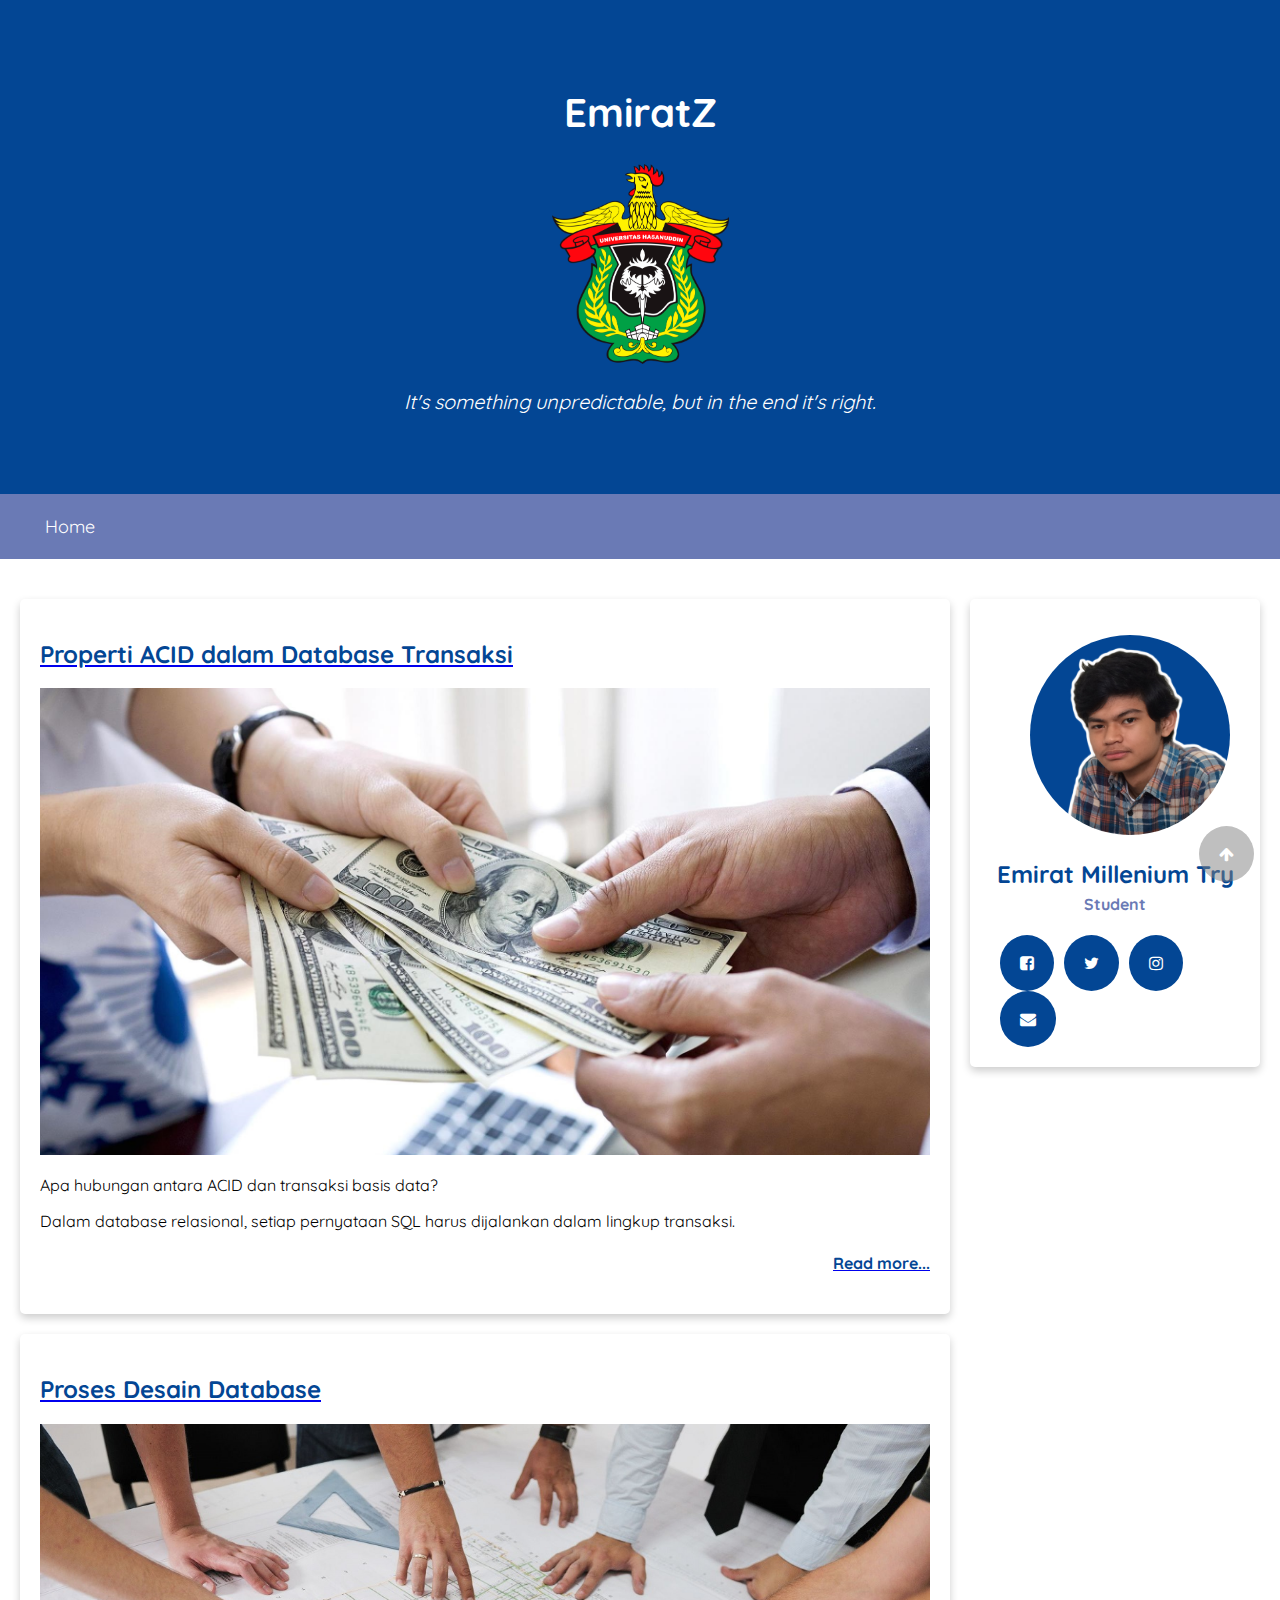
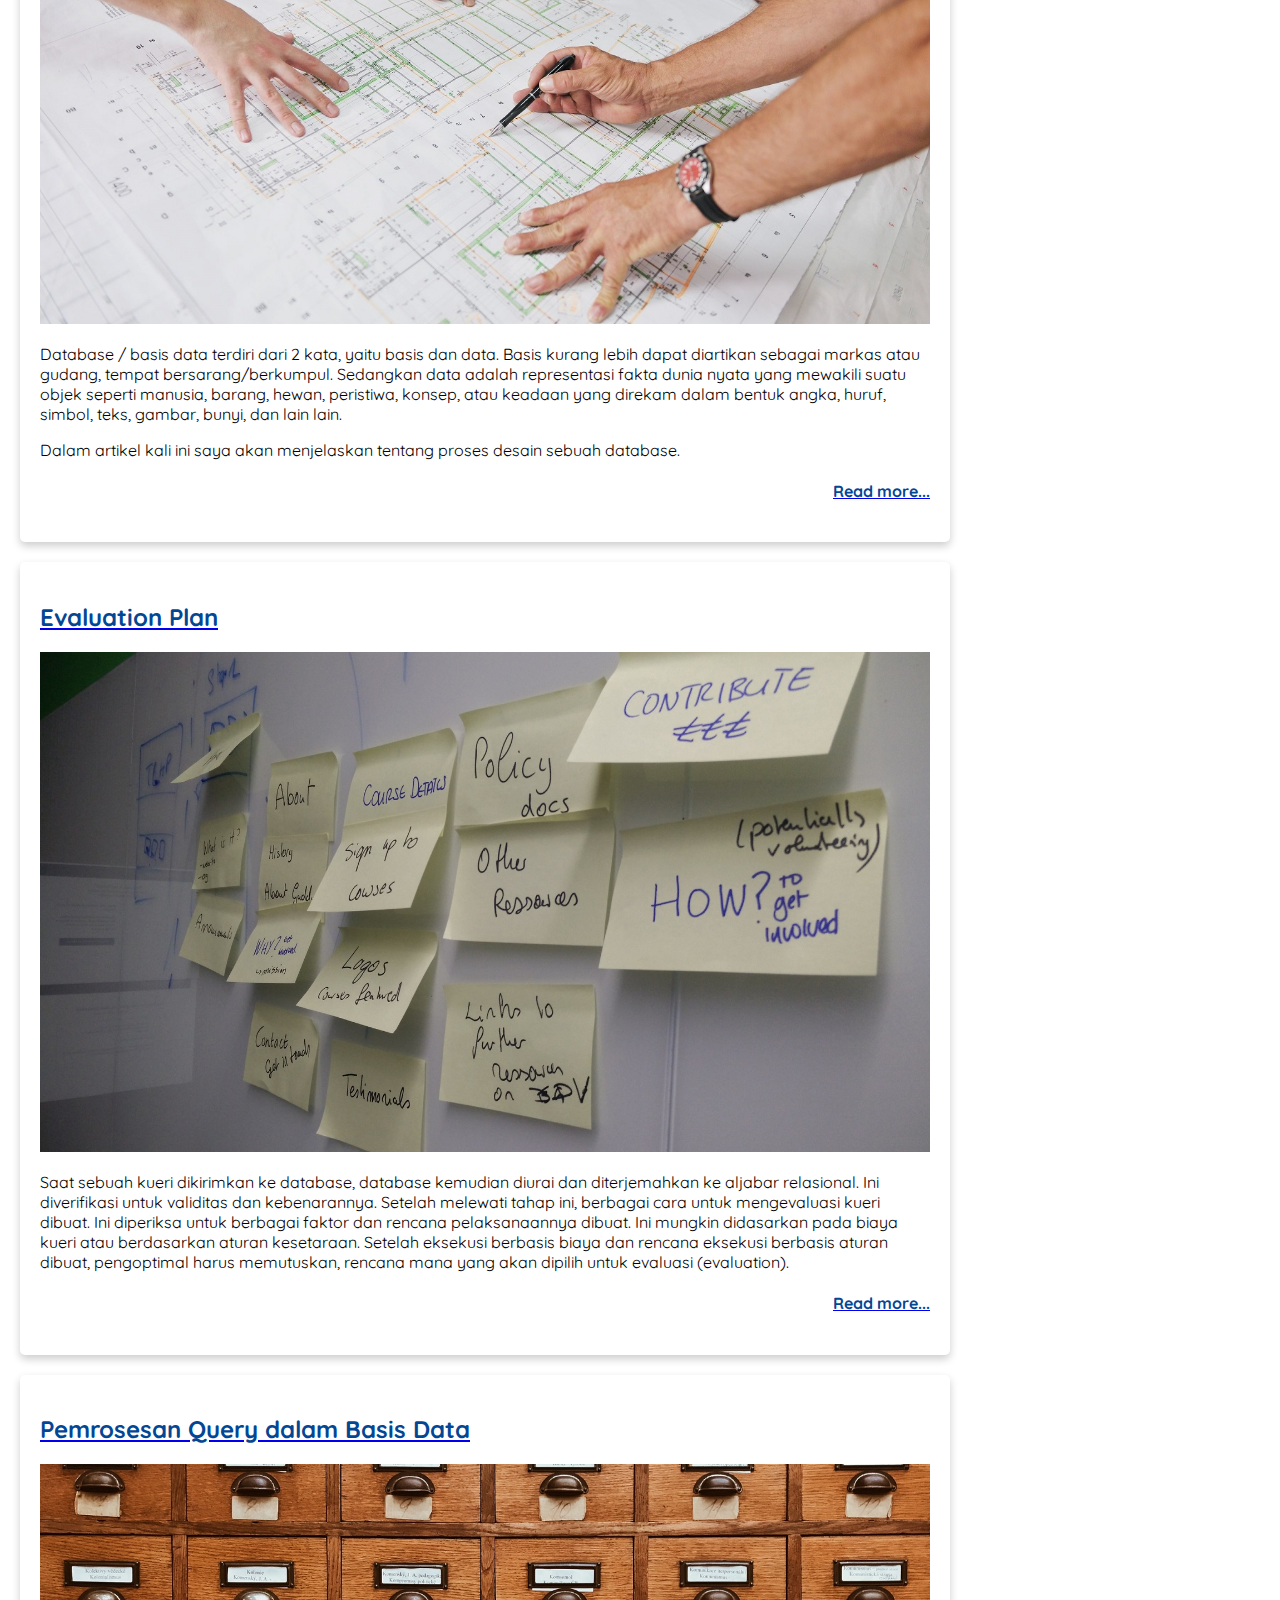
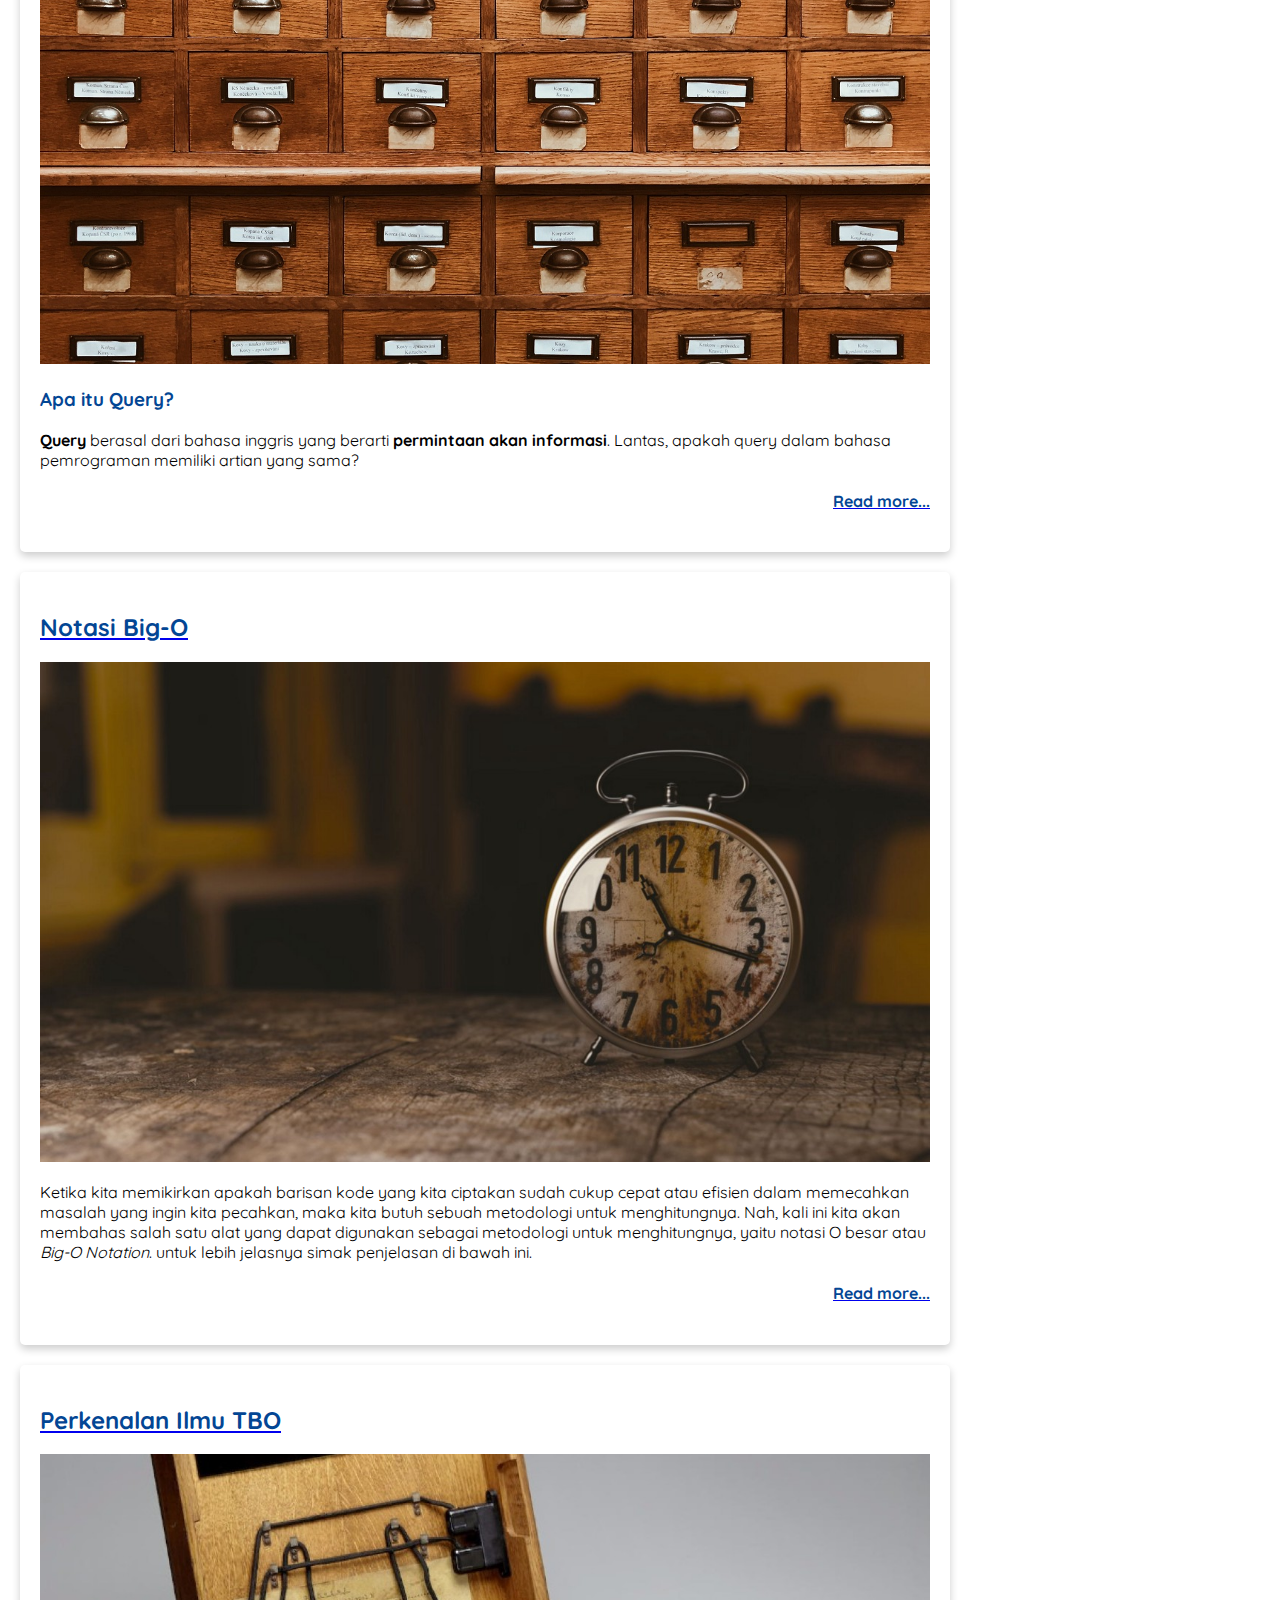
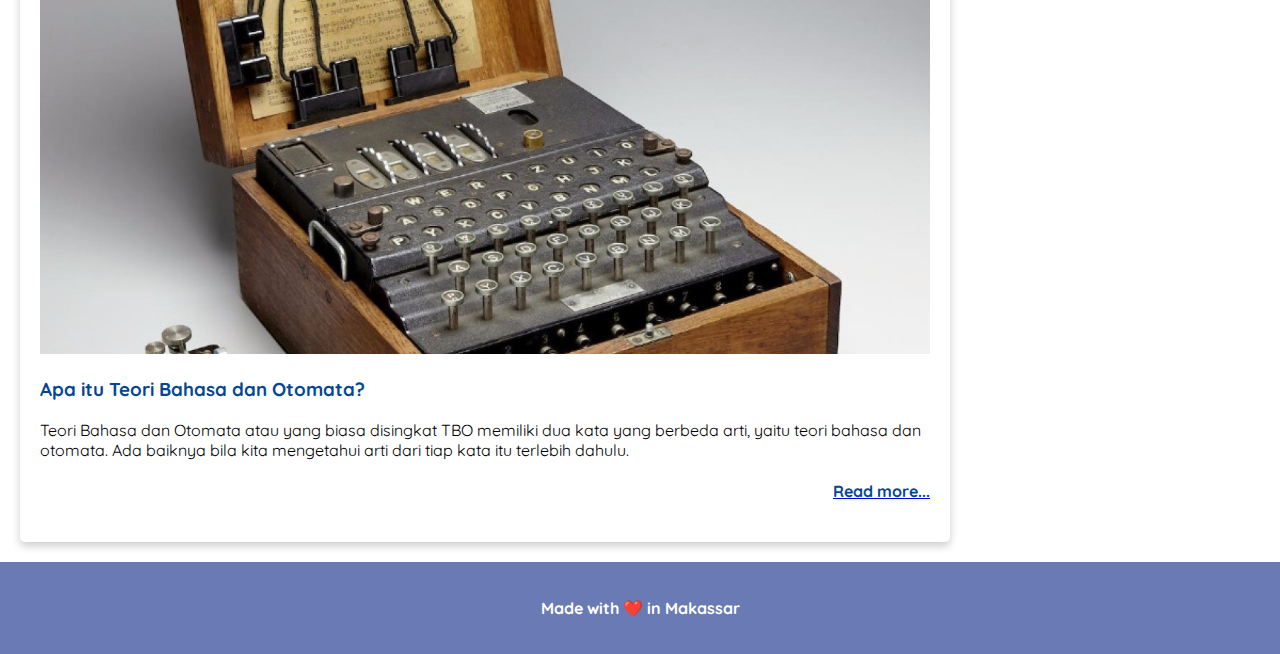
==== index.html @ 37faaddd "remove unnecessary items + add job" ====
<!DOCTYPE html>
<html lang="en">

<head>
  <meta charset="UTF-8" />
  <meta name="viewport" content="width=device-width, initial-scale=1.0" />
  <link rel="shortcut icon" href="/favicon.ico" type="image/x-icon" />
  <link rel="icon" href="/favicon.ico" type="image/x-icon" />
  <link rel="stylesheet" href="/style.css" />
  <link rel="stylesheet" href="https://cdnjs.cloudflare.com/ajax/libs/font-awesome/4.7.0/css/font-awesome.min.css" />
  <script src="https://ajax.googleapis.com/ajax/libs/jquery/3.5.1/jquery.min.js"></script>
  <script src="/script.js"></script>
  <title>EmiratZ</title>
</head>

<body>
  <header>
    <div class="jumbotron">
      <h1>EmiratZ</h1>
      <figure>
        <img src="/assets/image/LogoUH.png" />
      </figure>
      <p><i>It's something unpredictable, but in the end it's right.</i></p>
    </div>
    <nav>
      <ul>
        <li class="li"><a href="/">Home</a></li>
      </ul>
    </nav>
  </header>

  <main>
    <div id="content">
      <article id="properti-acid-dalam-database-transaksi" class="card">
        <a href="article/properti-acid-dalam-database-transaksi/">
          <h2>Properti ACID dalam Database Transaksi</h2>
        </a>
        <img src="/assets/image/transaksi.jpg" class="featured-image" alt="transaksi" />

        <p>
          Apa hubungan antara ACID dan transaksi basis data?
        </p>

        <p>
          Dalam database relasional, setiap pernyataan SQL harus dijalankan dalam lingkup transaksi.
        </p>

        <readmore>
          <a href="article/properti-acid-dalam-database-transaksi/">
            <h4>Read more...</h4>
          </a>
        </readmore>
      </article>

      <article id="proses-desain-database" class="card">
        <a href="article/proses-desain-database/">
          <h2>Proses Desain Database</h2>
        </a>
        <img src="/assets/image/designing-project.jpg" class="featured-image" alt="designing-project" />

        <p>
          Database / basis data terdiri dari 2 kata, yaitu basis dan data. Basis kurang lebih dapat diartikan
          sebagai markas atau gudang, tempat bersarang/berkumpul. Sedangkan data adalah representasi fakta
          dunia nyata yang mewakili suatu objek seperti manusia, barang, hewan, peristiwa, konsep, atau keadaan
          yang direkam dalam bentuk angka, huruf, simbol, teks, gambar, bunyi, dan lain lain.
        </p>

        <p>
          Dalam artikel kali ini saya akan menjelaskan tentang proses desain sebuah database.
        </p>

        <readmore>
          <a href="article/proses-desain-database/">
            <h4>Read more...</h4>
          </a>
        </readmore>
      </article>

      <article id="evaluation-plan" class="card">
        <a href="article/evaluation-plan/">
          <h2>Evaluation Plan</h2>
        </a>
        <img src="/assets/image/evaluasi.jpeg" class="featured-image" alt="evaluasi" />

        <p>
          Saat sebuah kueri dikirimkan ke database, database kemudian diurai dan diterjemahkan ke aljabar
          relasional. Ini
          diverifikasi untuk validitas dan kebenarannya. Setelah melewati tahap ini, berbagai cara untuk
          mengevaluasi kueri dibuat. Ini diperiksa untuk berbagai faktor dan rencana pelaksanaannya dibuat.
          Ini mungkin didasarkan pada biaya kueri atau berdasarkan aturan kesetaraan. Setelah eksekusi
          berbasis biaya dan rencana eksekusi berbasis aturan dibuat, pengoptimal harus memutuskan, rencana
          mana yang akan dipilih untuk evaluasi (evaluation).
        </p>

        <readmore>
          <a href="article/evaluation-plan/">
            <h4>Read more...</h4>
          </a>
        </readmore>
      </article>

      <article id="pemrosesan-query-dalam-basis-data" class="card">
        <a href="article/pemrosesan-query-dalam-basis-data/">
          <h2>Pemrosesan Query dalam Basis Data</h2>
        </a>
        <img src="/assets/image/database.jpeg" class="featured-image" alt="database" />

        <h3>Apa itu Query?</h3>

        <p>
          <strong>Query</strong> berasal dari bahasa inggris yang berarti <strong>permintaan akan
            informasi</strong>. Lantas, apakah query dalam bahasa pemrograman memiliki artian yang sama?
        </p>

        <readmore>
          <a href="article/pemrosesan-query-dalam-basis-data/">
            <h4>Read more...</h4>
          </a>
        </readmore>
      </article>

      <article id="notasi-big-o" class="card">
        <a href="article/notasi-big-o/">
          <h2>Notasi Big-O</h2>
        </a>
        <img src="assets/image/time.jpg" class="featured-image" alt="time" />

        <p>
          Ketika kita memikirkan apakah barisan kode yang kita ciptakan sudah cukup cepat atau
          efisien dalam memecahkan masalah yang ingin kita pecahkan, maka kita butuh sebuah metodologi untuk
          menghitungnya. Nah, kali ini kita akan membahas salah satu alat yang dapat digunakan sebagai
          metodologi untuk menghitungnya, yaitu notasi O besar atau <em>Big-O Notation</em>. untuk lebih
          jelasnya simak penjelasan di bawah ini.
        </p>

        <readmore>
          <a href="article/notasi-big-o/">
            <h4>Read more...</h4>
          </a>
        </readmore>
      </article>

      <article id="perkenalan-ilmu-tbo" class="card">
        <a href="article/perkenalan-ilmu-tbo/">
          <h2>Perkenalan Ilmu TBO</h2>
        </a>
        <img src="assets/image/enigma.jpg" class="featured-image" alt="enigma" />

        <h3>Apa itu Teori Bahasa dan Otomata?</h3>

        <p>
          Teori Bahasa dan Otomata atau yang biasa disingkat TBO memiliki dua kata yang berbeda arti, yaitu teori bahasa
          dan otomata. Ada baiknya bila kita mengetahui arti dari tiap kata itu terlebih dahulu.
        </p>

        <readmore>
          <a href="article/perkenalan-ilmu-tbo/">
            <h4>Read more...</h4>
          </a>
        </readmore>
      </article>
    </div>

    <aside>
      <article class="profile card">
        <header>
          <figure>
            <img src="/assets/image/ppweb.jpg" />
          </figure>
          <h2 style="margin-bottom: 0;">Emirat Millenium Try</h2>
          <h4 style="color: #6a7ab5; margin-top: 5px;">
            Student</h4>
        </header>
        <social>
          <a href="https://www.facebook.com/emirat8/" class="fa fa-facebook-square"></a>
          <a href="https://twitter.com/emirat8" class="fa fa-twitter"></a>
          <a href="https://www.instagram.com/emirat8/" class="fa fa-instagram"></a>
          <a href="mailto:emirat.millenium@yahoo.co.id" class="fa fa-envelope"></a>
        </social>
      </article>
    </aside>
    <a href="#top" onclick="scrollToTop();return false"><i class="fa fa-arrow-up"></i></a>
  </main>
  <footer>
    <p>Made with ❤️ in Makassar</p>
  </footer>
</body>

</html>
---- style.css ----
@import url("https://fonts.googleapis.com/css?family=Quicksand:400,700&display=swap");

* {
  box-sizing: border-box;
}

body {
  font-family: "Quicksand", sans-serif;
  margin: 0;
  padding: 0;
}

header {
  display: inline;
}

h2,
h3, h4 {
  color: #034694;
}

.card {
  box-shadow: 0 4px 8px 0 rgba(0, 0, 0, 0.2);
  border-radius: 5px;
  padding: 20px;
  margin-top: 20px;
}

.featured-image {
  width: 100%;
  max-height: 500px;
  object-fit: cover;
  object-position: center;
}

.article-image {
  display: block; 
  margin-left: auto; 
  margin-right: auto;
}

.profile header {
  text-align: center;
}

.profile img {
  width: 200px;
  border-radius: 50%;
}

.jumbotron {
  font-size: 20px;
  padding: 60px;
  background-color: #034694;
  text-align: center;
  color: white;
}

.jumbotron img {
  max-height: 200px;
}

nav {
  background-color: #6a7ab5;
  padding: 5px;
  position: sticky;
  top: 0;
}

nav a {
  font-size: 18px;
  font-weight: 400;
  text-decoration: none;
  color: white;
}

nav a:hover {
  font-weight: bold;
}

nav li {
  display: inline;
  list-style-type: none;
  margin-right: 20px;
}

main {
  padding: 20px;
  overflow: auto;
}

footer {
  padding: 20px;
  color: white;
  background-color: #6a7ab5;
  text-align: center;
  font-weight: bold;
}

#content {
  float: left;
  width: 75%;
}

aside {
  float: right;
  width: 25%;
  padding-left: 20px;
}

aside article section table tr th {
  text-align: left;
}

/* Style all font awesome icons */
aside article social {
  display: table;
  margin : auto;
}

.fa {
  margin-left: 10px;
  padding: 20px;
  font-size: 30px;
  text-decoration: none;
  border-radius: 50%;
}

/* Add a hover effect if you want */
.fa:hover {
  opacity: 0.7;
}

/* Set a specific color for each brand */

.fa-facebook-square {
  background: #034694;
  color: white;
}

.fa-twitter {
  background: #034694;
  color: white;
}

.fa-instagram {
  background: #034694;
  color: white;
}

.fa-envelope {
  background: #034694;
  color: white;
}

.fa-arrow-up {
  opacity: 0.5;
  right: 2%;
  bottom: 2%;
  position: fixed;
  float: right;
  background: grey;
  color: white;
}

.fa-arrow-up:hover {
  opacity: 0.2;
}

main div article readmore {
  text-align: right;
}

@media screen and (max-width: 1024px) {
  #content,
  aside {
    width: 100%;
    padding: 0;
  }
}
@media screen and (max-width: 1000px) {
  .article-image{
    width: 100%;
  }
}

@media screen and (max-width: 320px) {
  .fa {
    margin-left: 5px;
  }
}
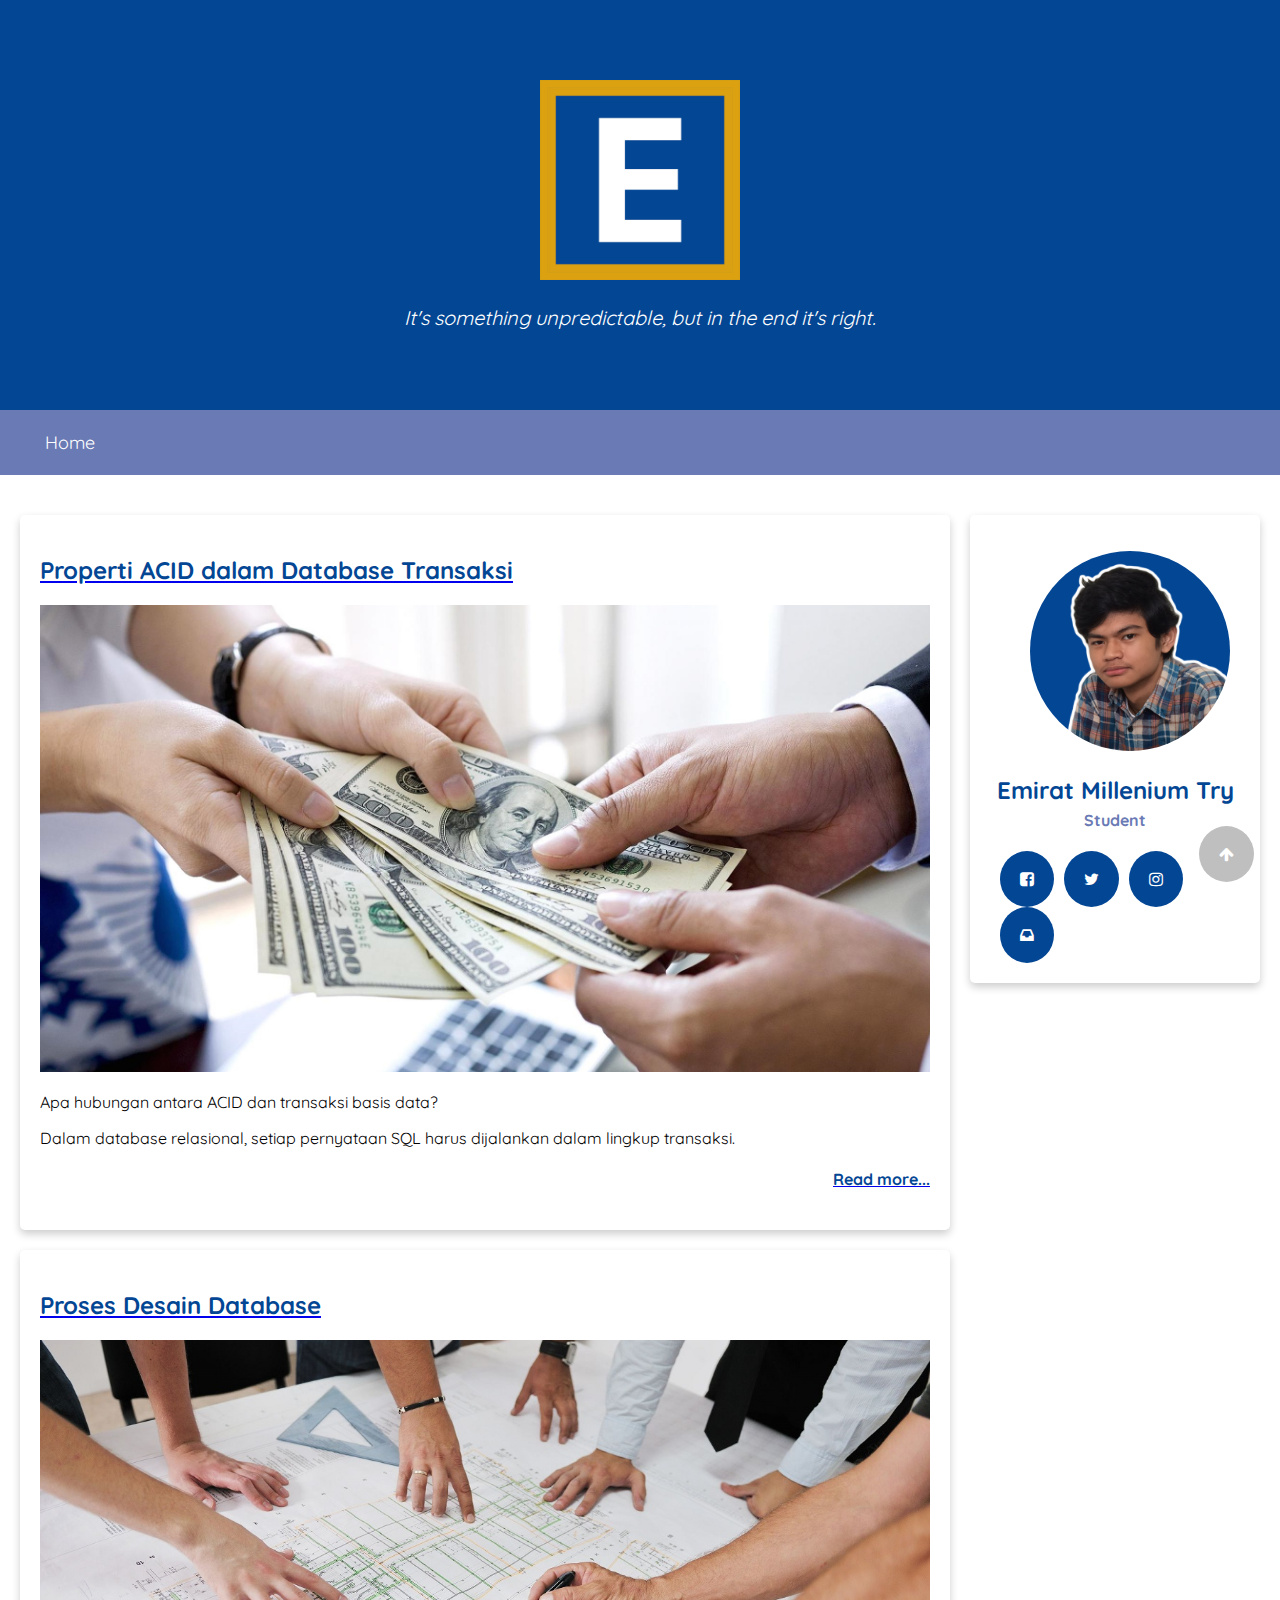
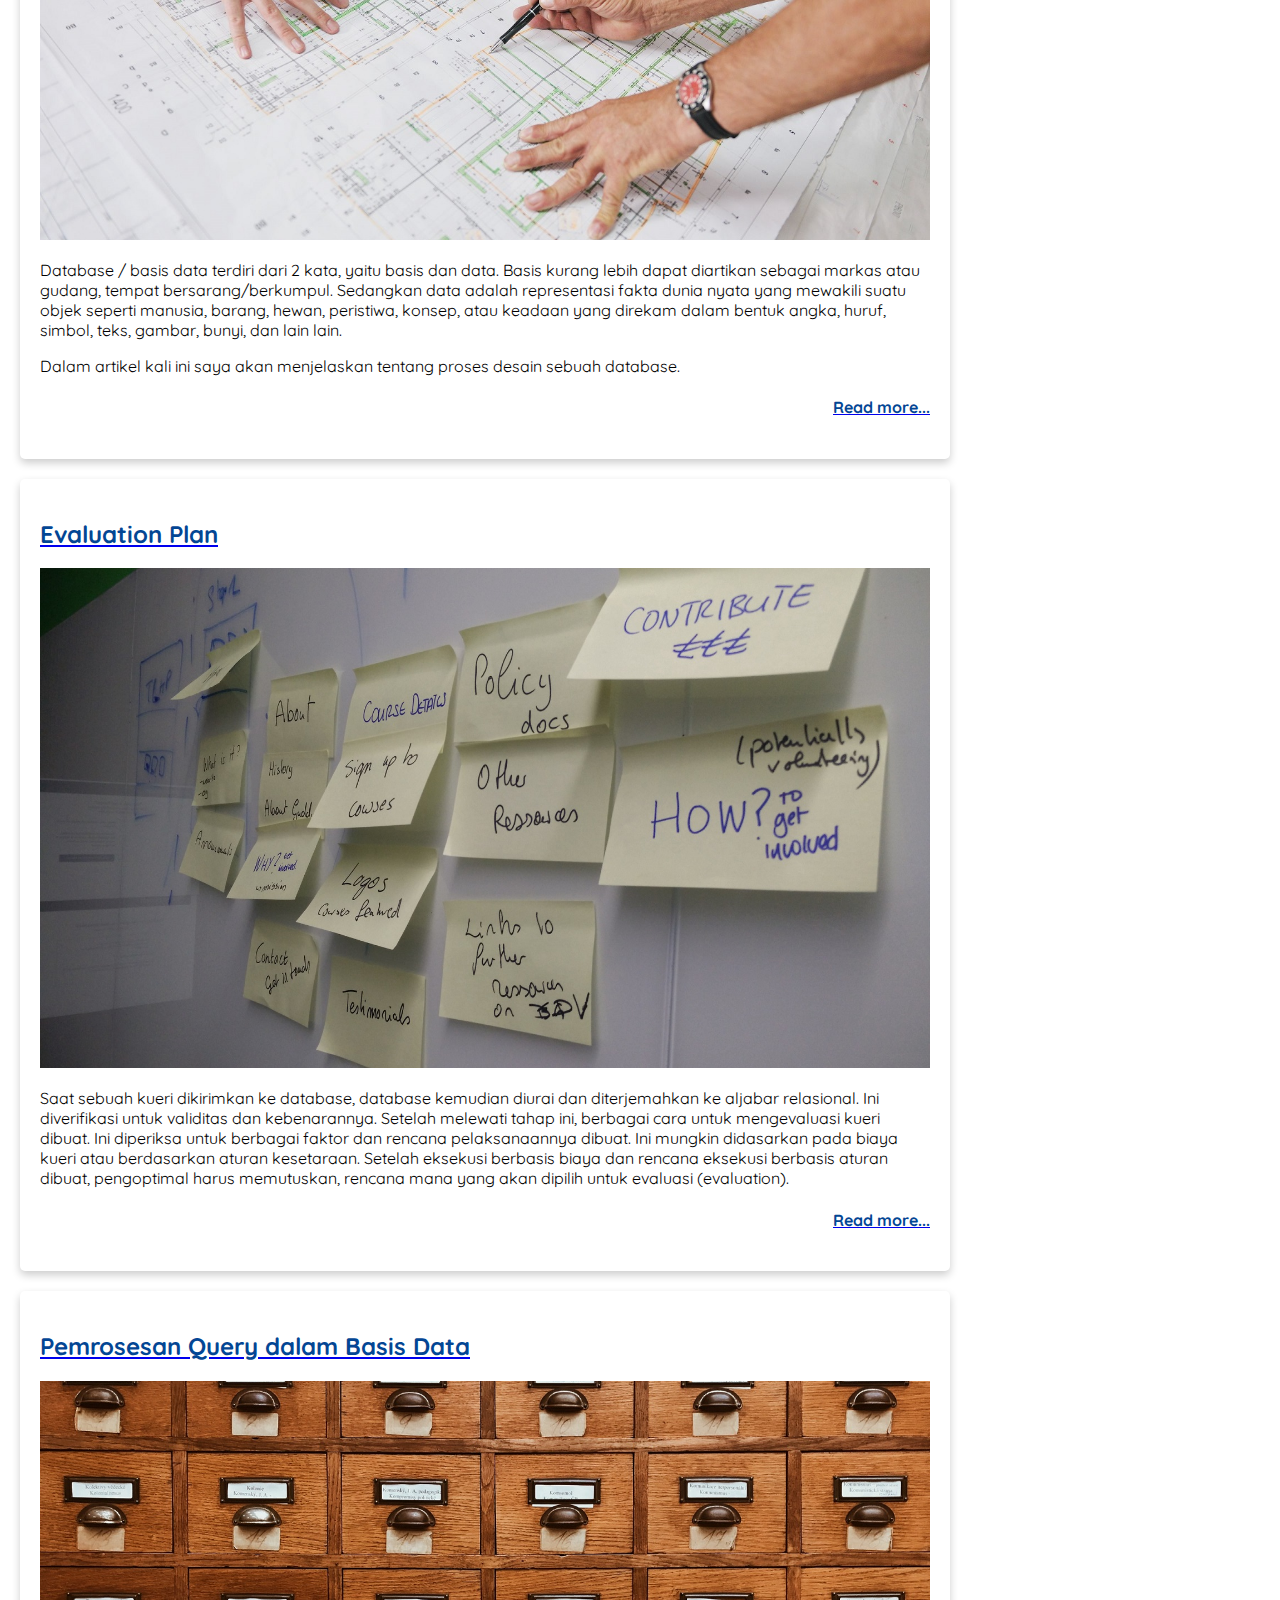
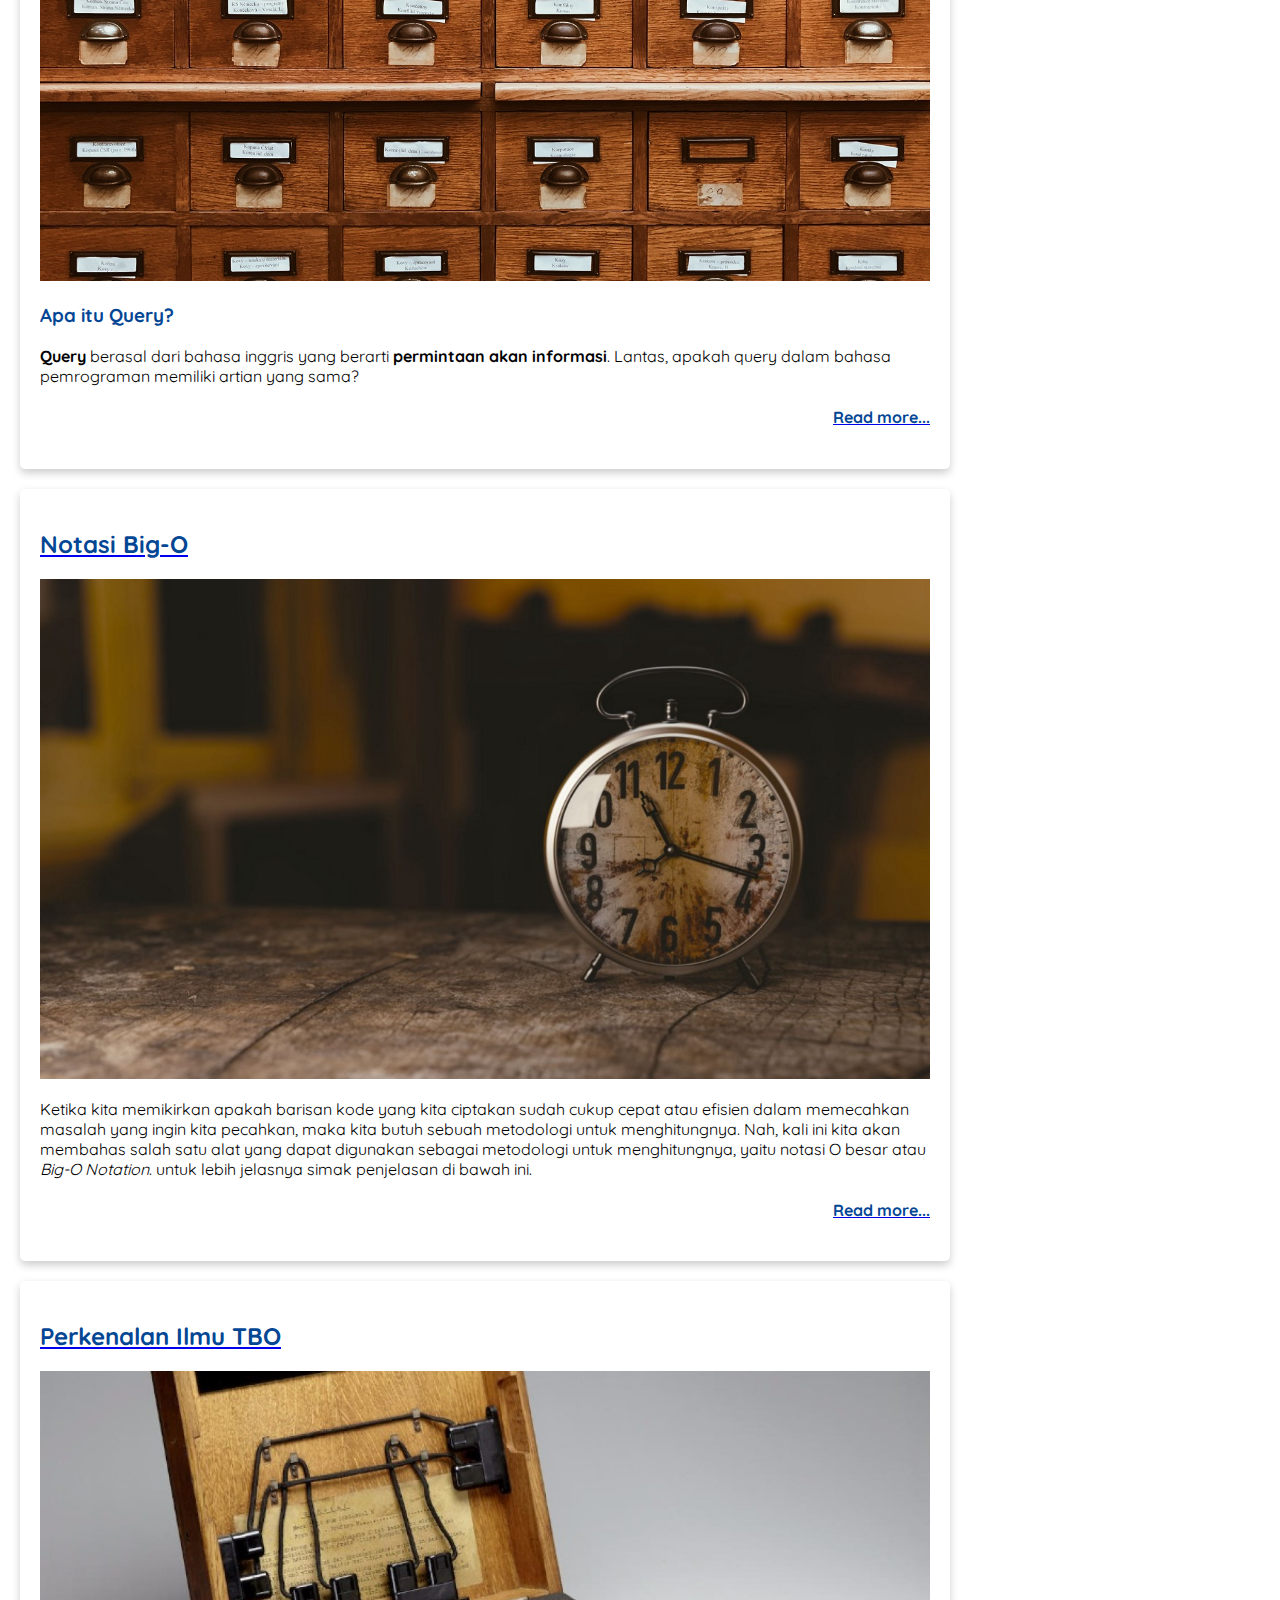
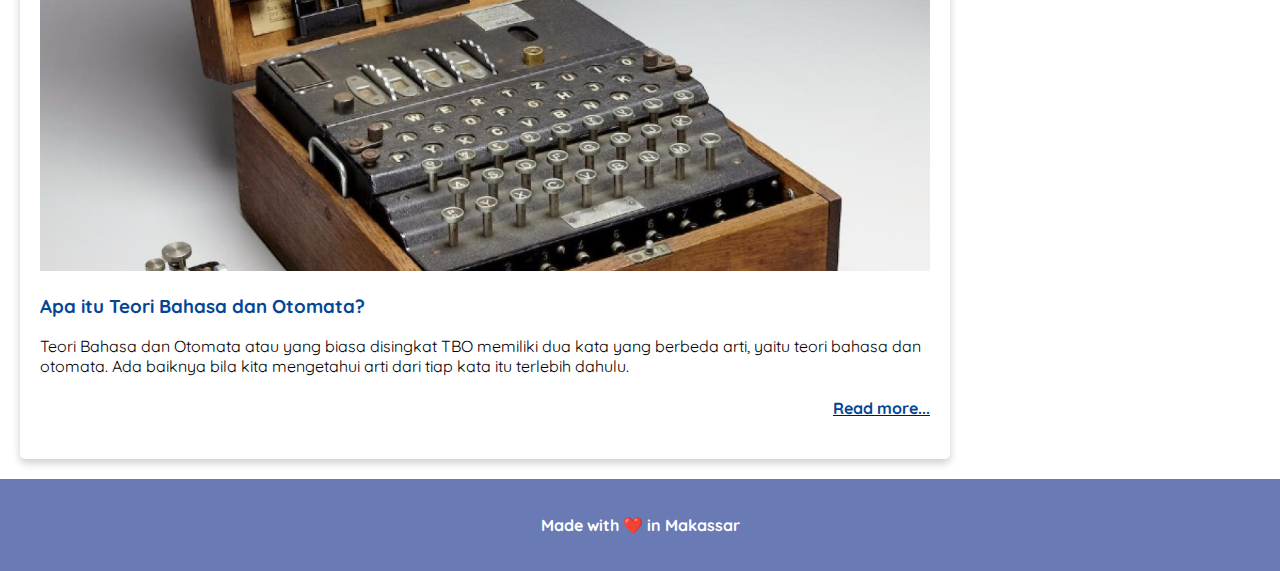
==== commit 019bec6d: "ui improvement" ====
--- a/index.html
+++ b/index.html
@@ -16,9 +16,8 @@
 <body>
   <header>
     <div class="jumbotron">
-      <h1>EmiratZ</h1>
       <figure>
-        <img src="/assets/image/LogoUH.png" />
+        <img src="/assets/image/logo.png" />
       </figure>
       <p><i>It's something unpredictable, but in the end it's right.</i></p>
     </div>
@@ -175,7 +174,7 @@
           <a href="https://www.facebook.com/emirat8/" class="fa fa-facebook-square"></a>
           <a href="https://twitter.com/emirat8" class="fa fa-twitter"></a>
           <a href="https://www.instagram.com/emirat8/" class="fa fa-instagram"></a>
-          <a href="mailto:emirat.millenium@yahoo.co.id" class="fa fa-envelope"></a>
+          <a href="mailto:emirat.millenium@yahoo.co.id" class="fa fa-inbox"></a>
         </social>
       </article>
     </aside>
--- a/style.css
+++ b/style.css
@@ -148,7 +148,7 @@
   color: white;
 }
 
-.fa-envelope {
+.fa-inbox {
   background: #034694;
   color: white;
 }
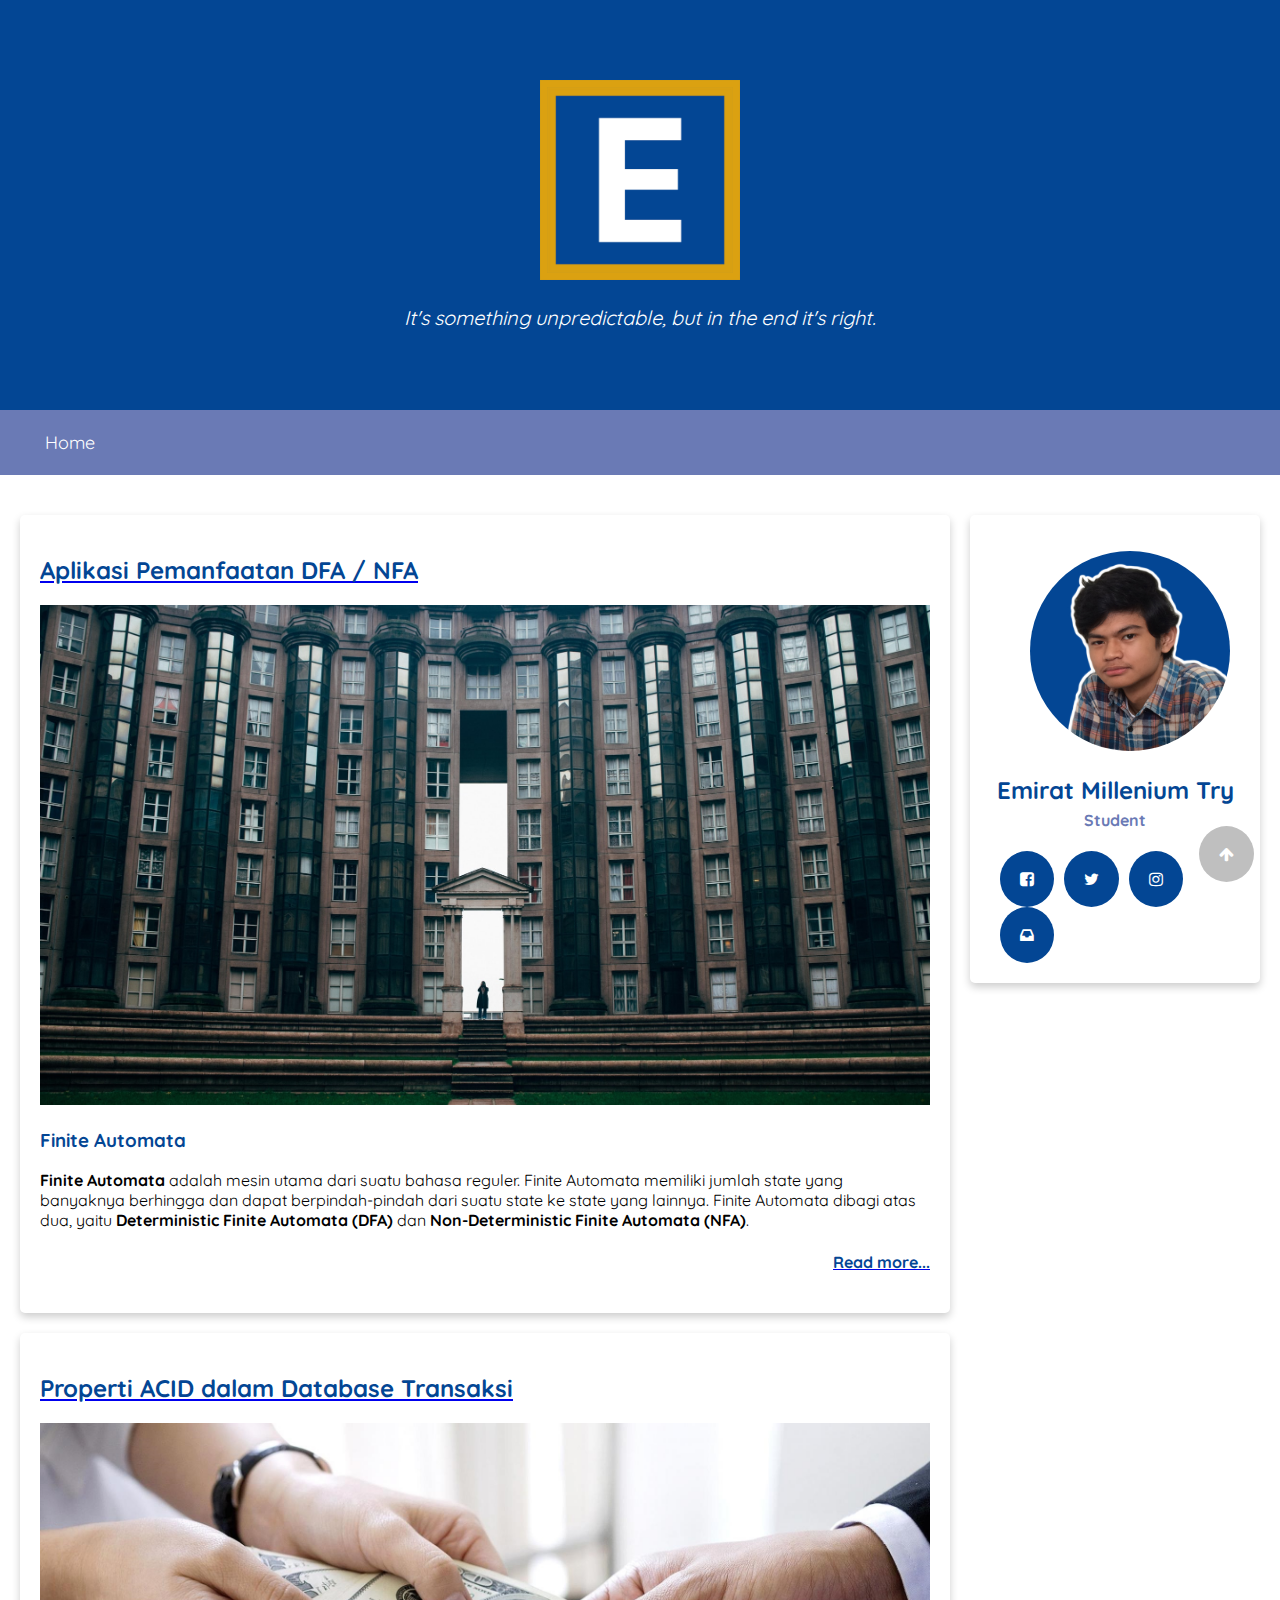
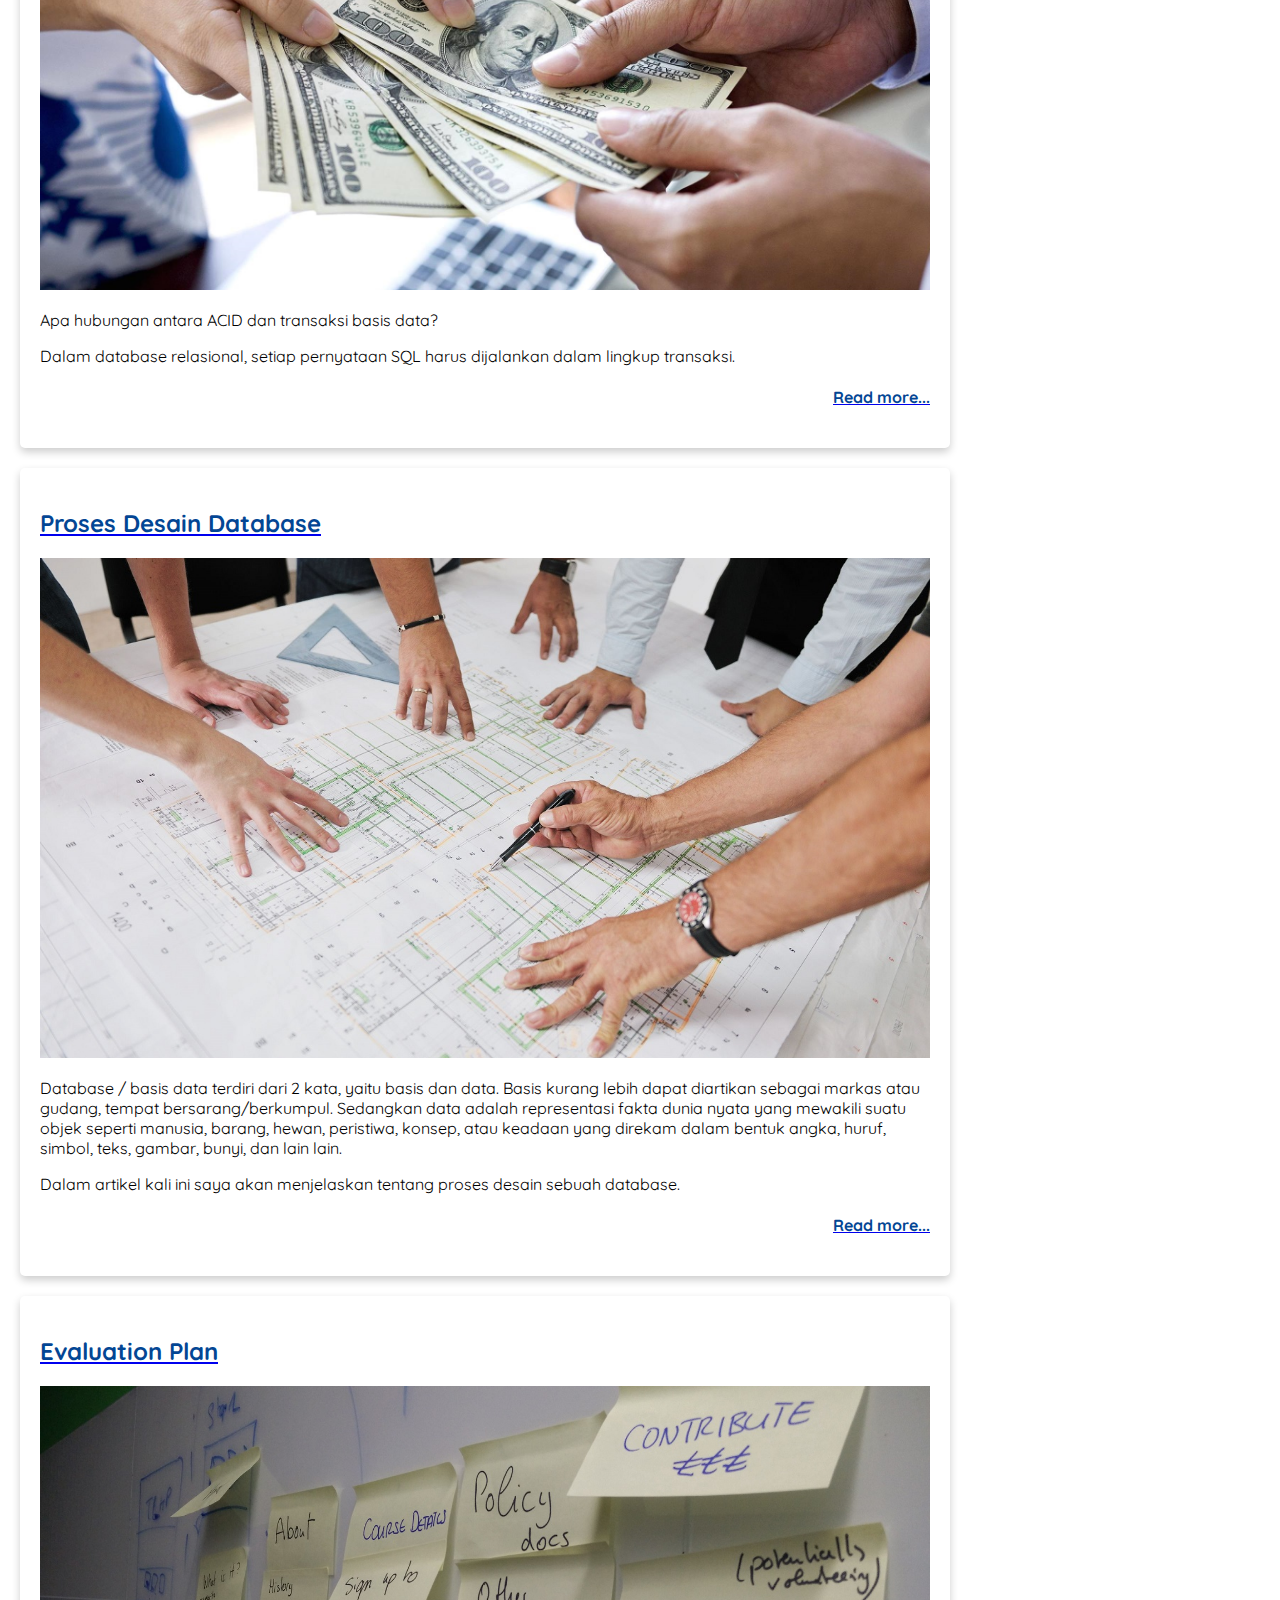
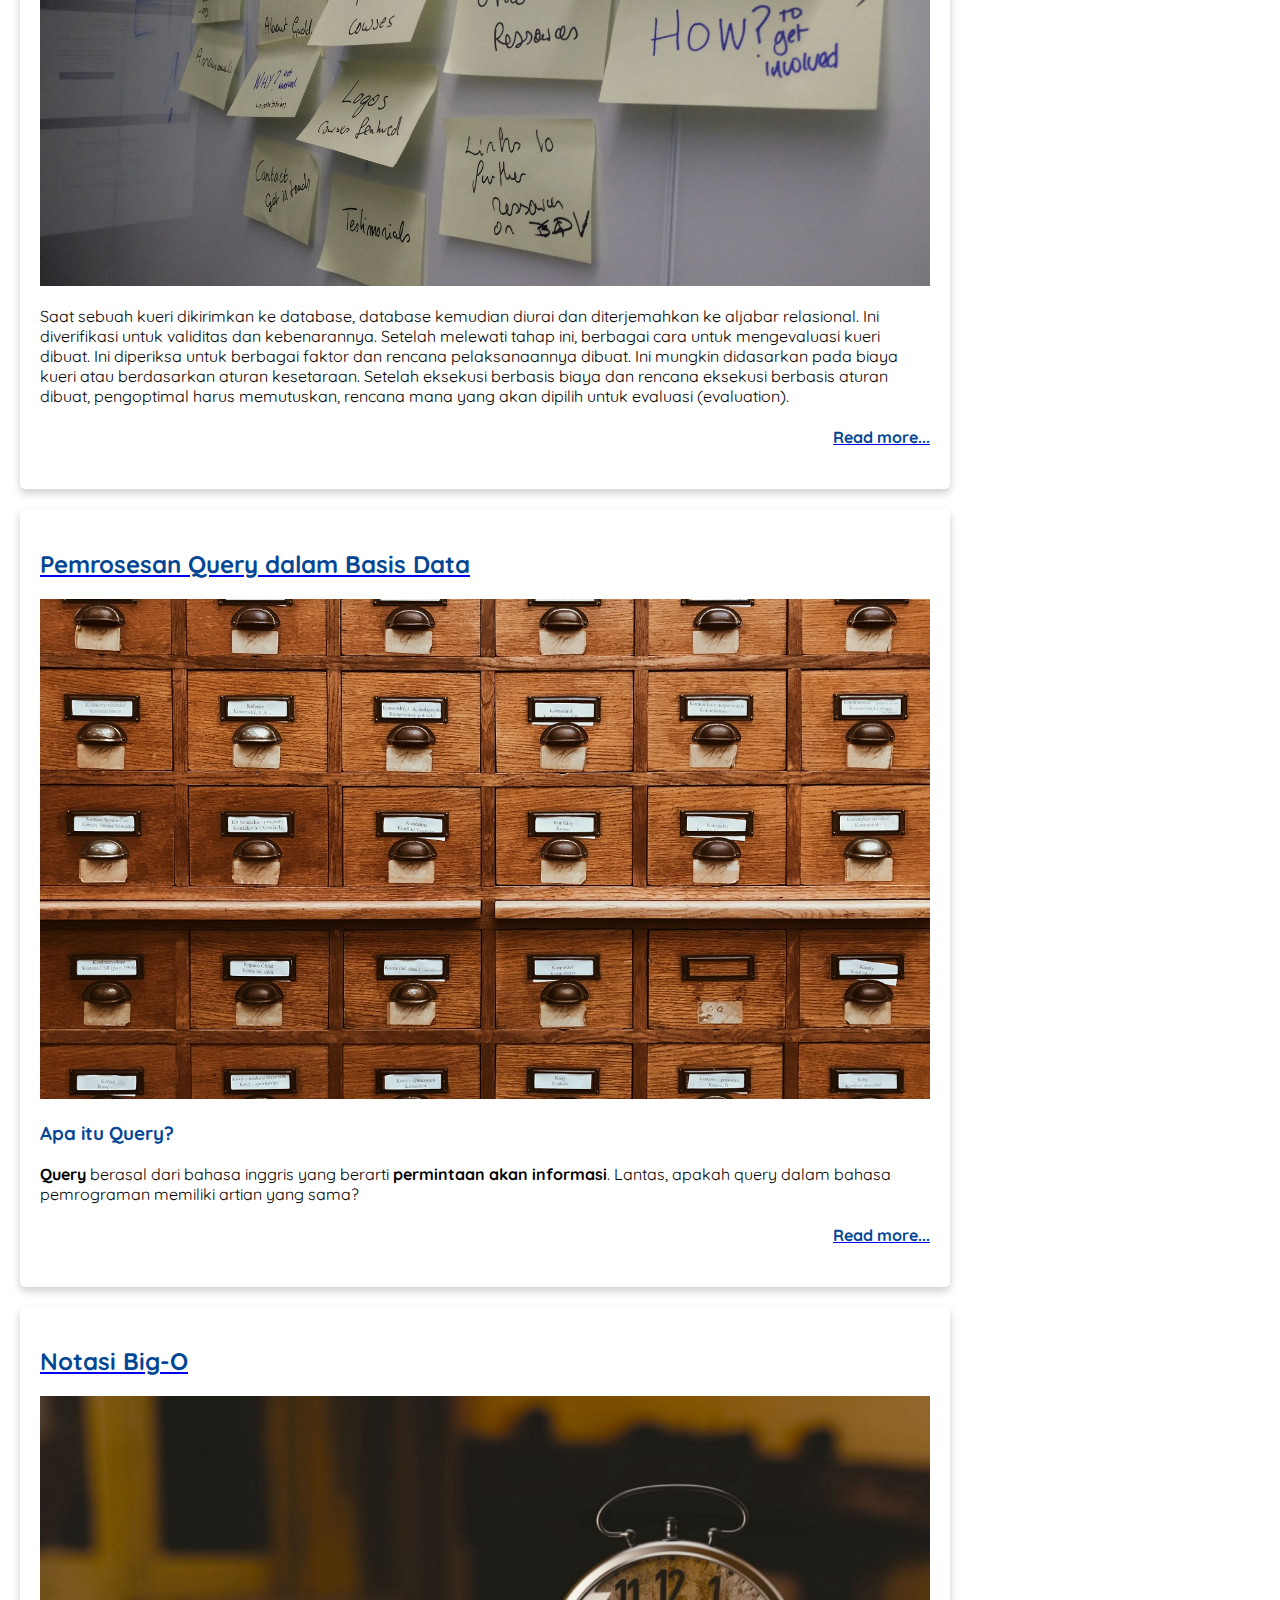
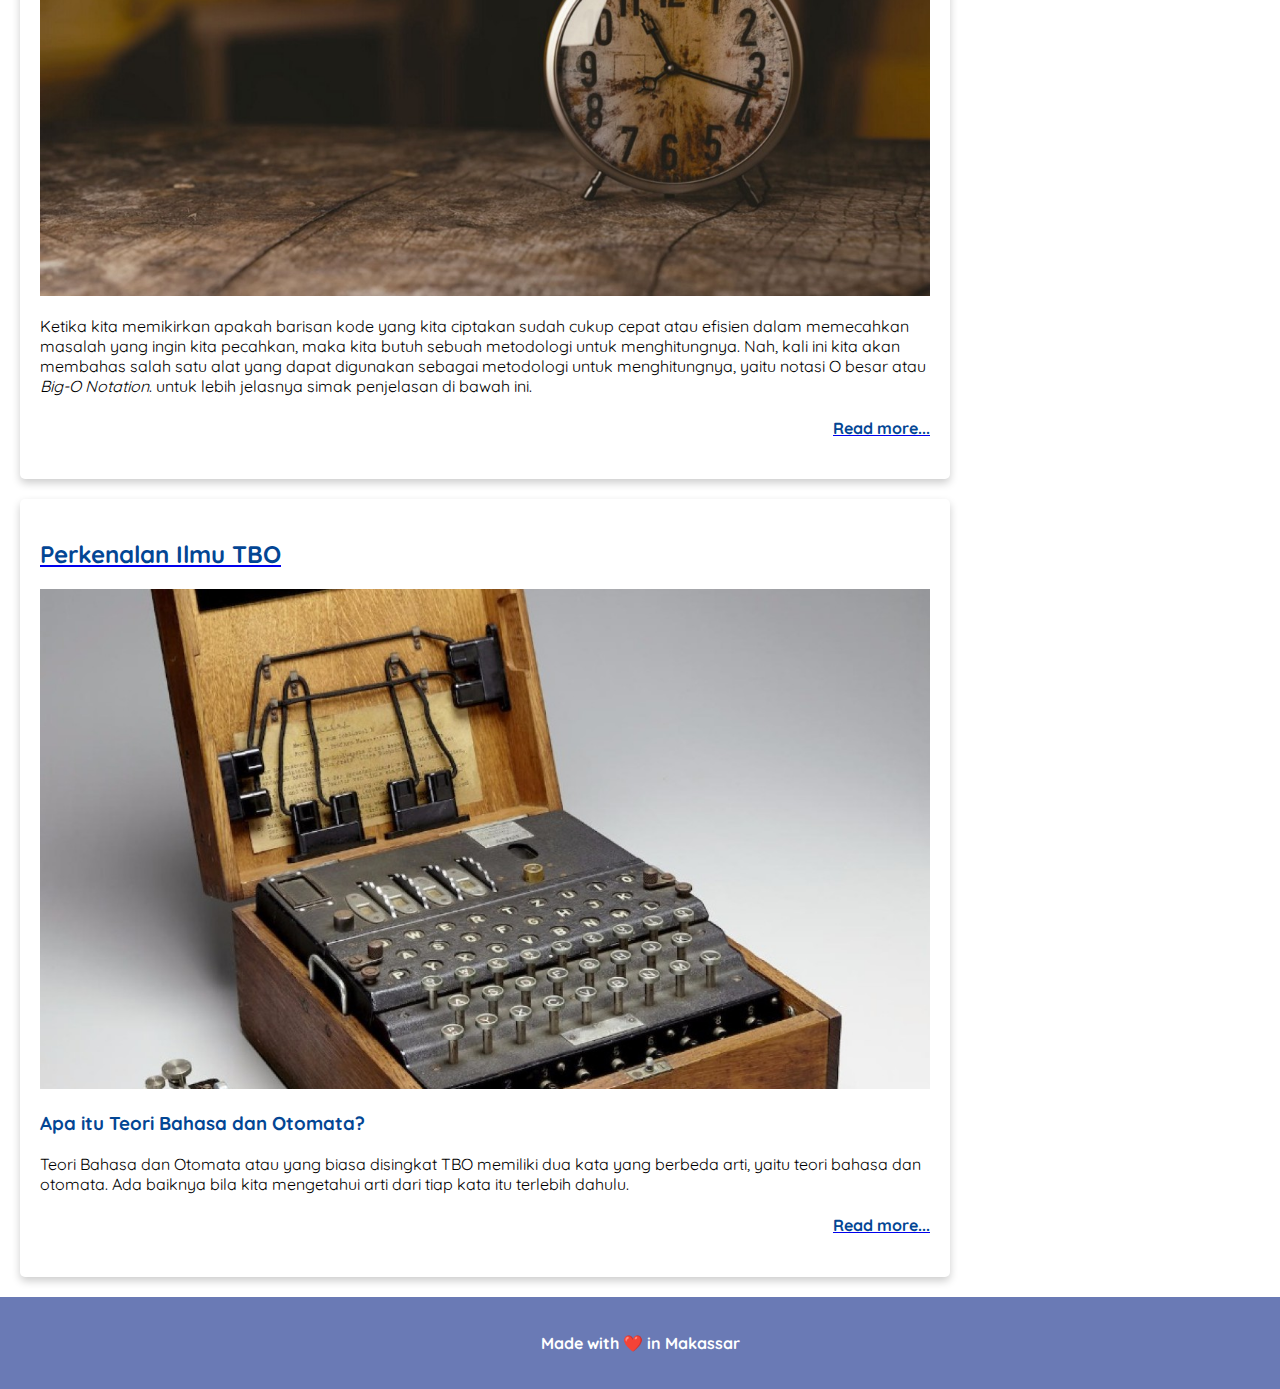
==== commit 96f6d106: "aplikasi-pemanfaatan-dfa-nfa" ====
--- a/index.html
+++ b/index.html
@@ -30,6 +30,30 @@
 
   <main>
     <div id="content">
+      <article id="aplikasi-pemanfaatan-dfa-nfa" class="card">
+        <a href="article/aplikasi-pemanfaatan-dfa-nfa/">
+          <h2>Aplikasi Pemanfaatan DFA / NFA</h2>
+        </a>
+        <img src="/assets/image/dfanfa.jpg" class="featured-image" alt="dfanfa" />
+
+        <h3>Finite Automata</h3>
+
+        <p>
+          <strong>Finite Automata</strong> adalah mesin utama dari suatu bahasa reguler. Finite Automata
+          memiliki jumlah state
+          yang banyaknya berhingga dan dapat berpindah-pindah dari suatu state ke state yang lainnya. Finite
+          Automata dibagi atas dua, yaitu <strong>Deterministic Finite Automata (DFA)</strong> dan
+          <strong>Non-Deterministic Finite
+            Automata (NFA)</strong>.
+        </p>
+
+        <readmore>
+          <a href="article/aplikasi-pemanfaatan-dfa-nfa/">
+            <h4>Read more...</h4>
+          </a>
+        </readmore>
+      </article>
+
       <article id="properti-acid-dalam-database-transaksi" class="card">
         <a href="article/properti-acid-dalam-database-transaksi/">
           <h2>Properti ACID dalam Database Transaksi</h2>
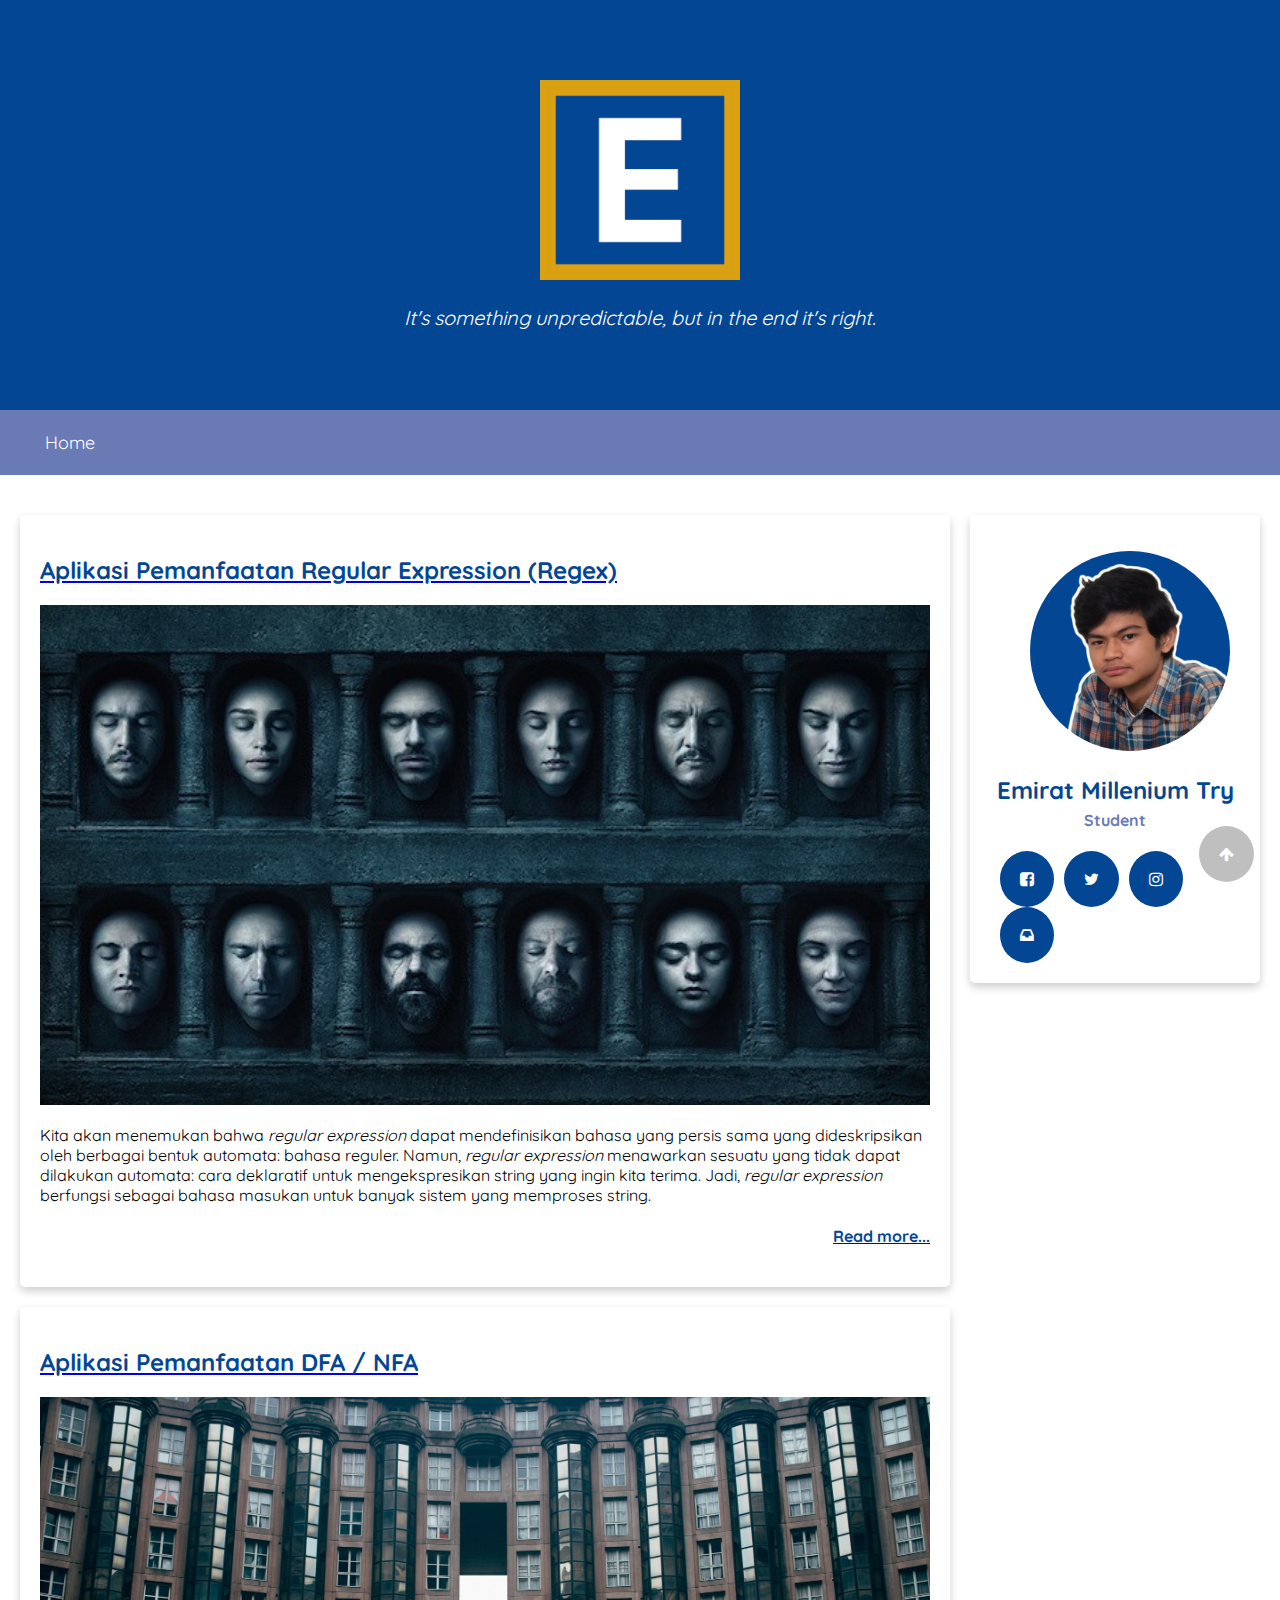
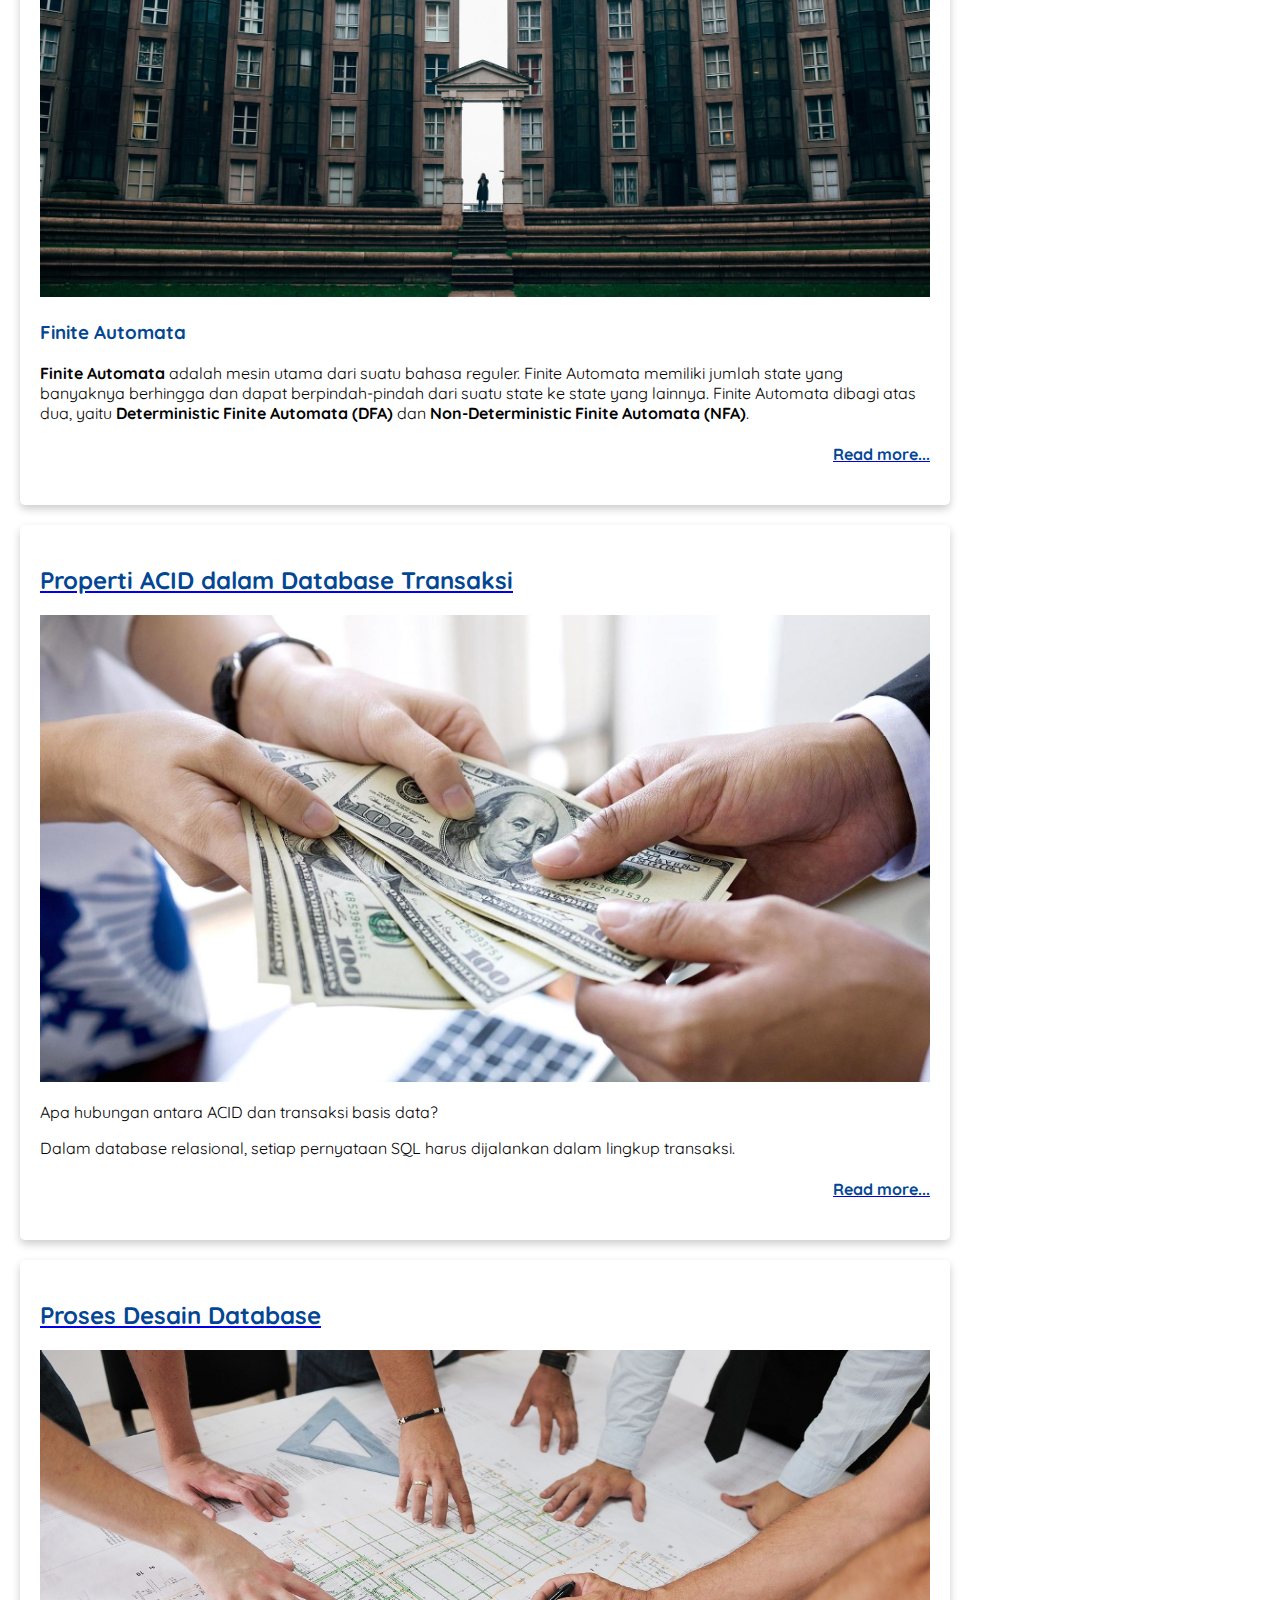
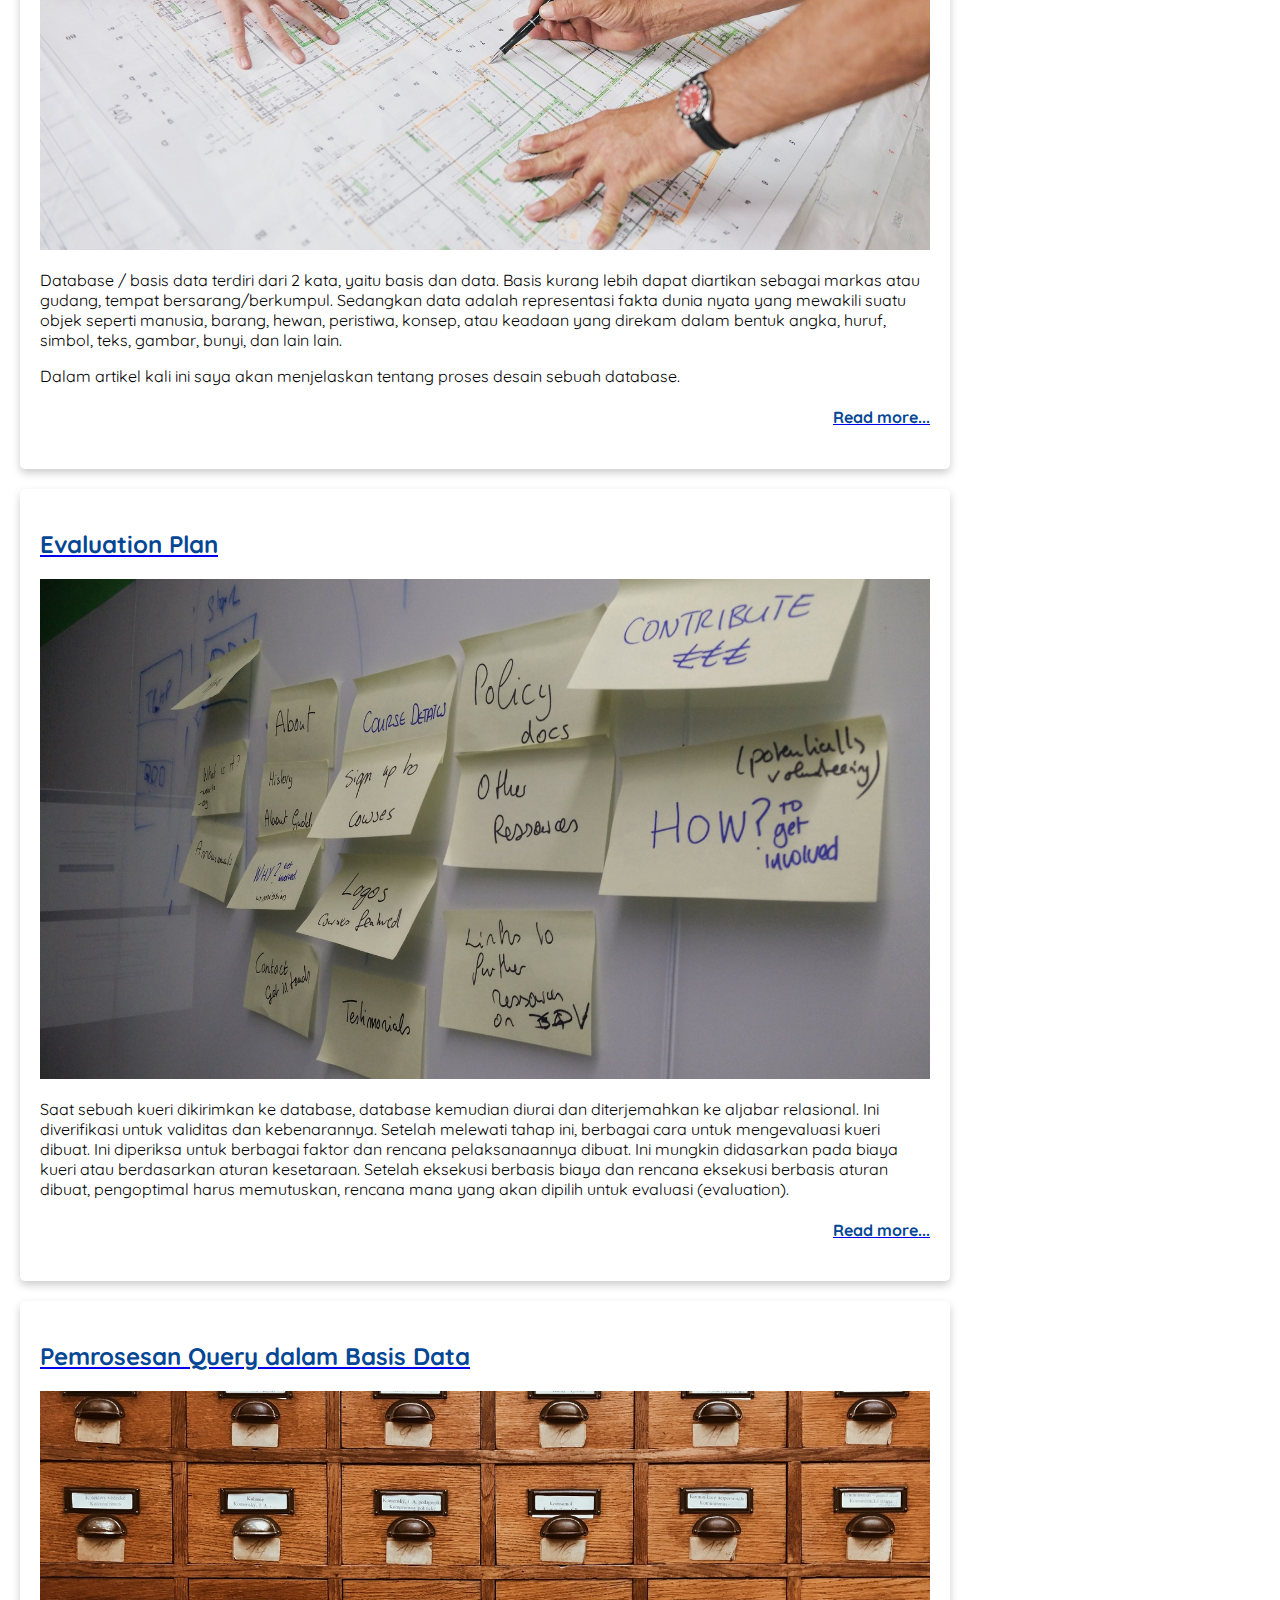
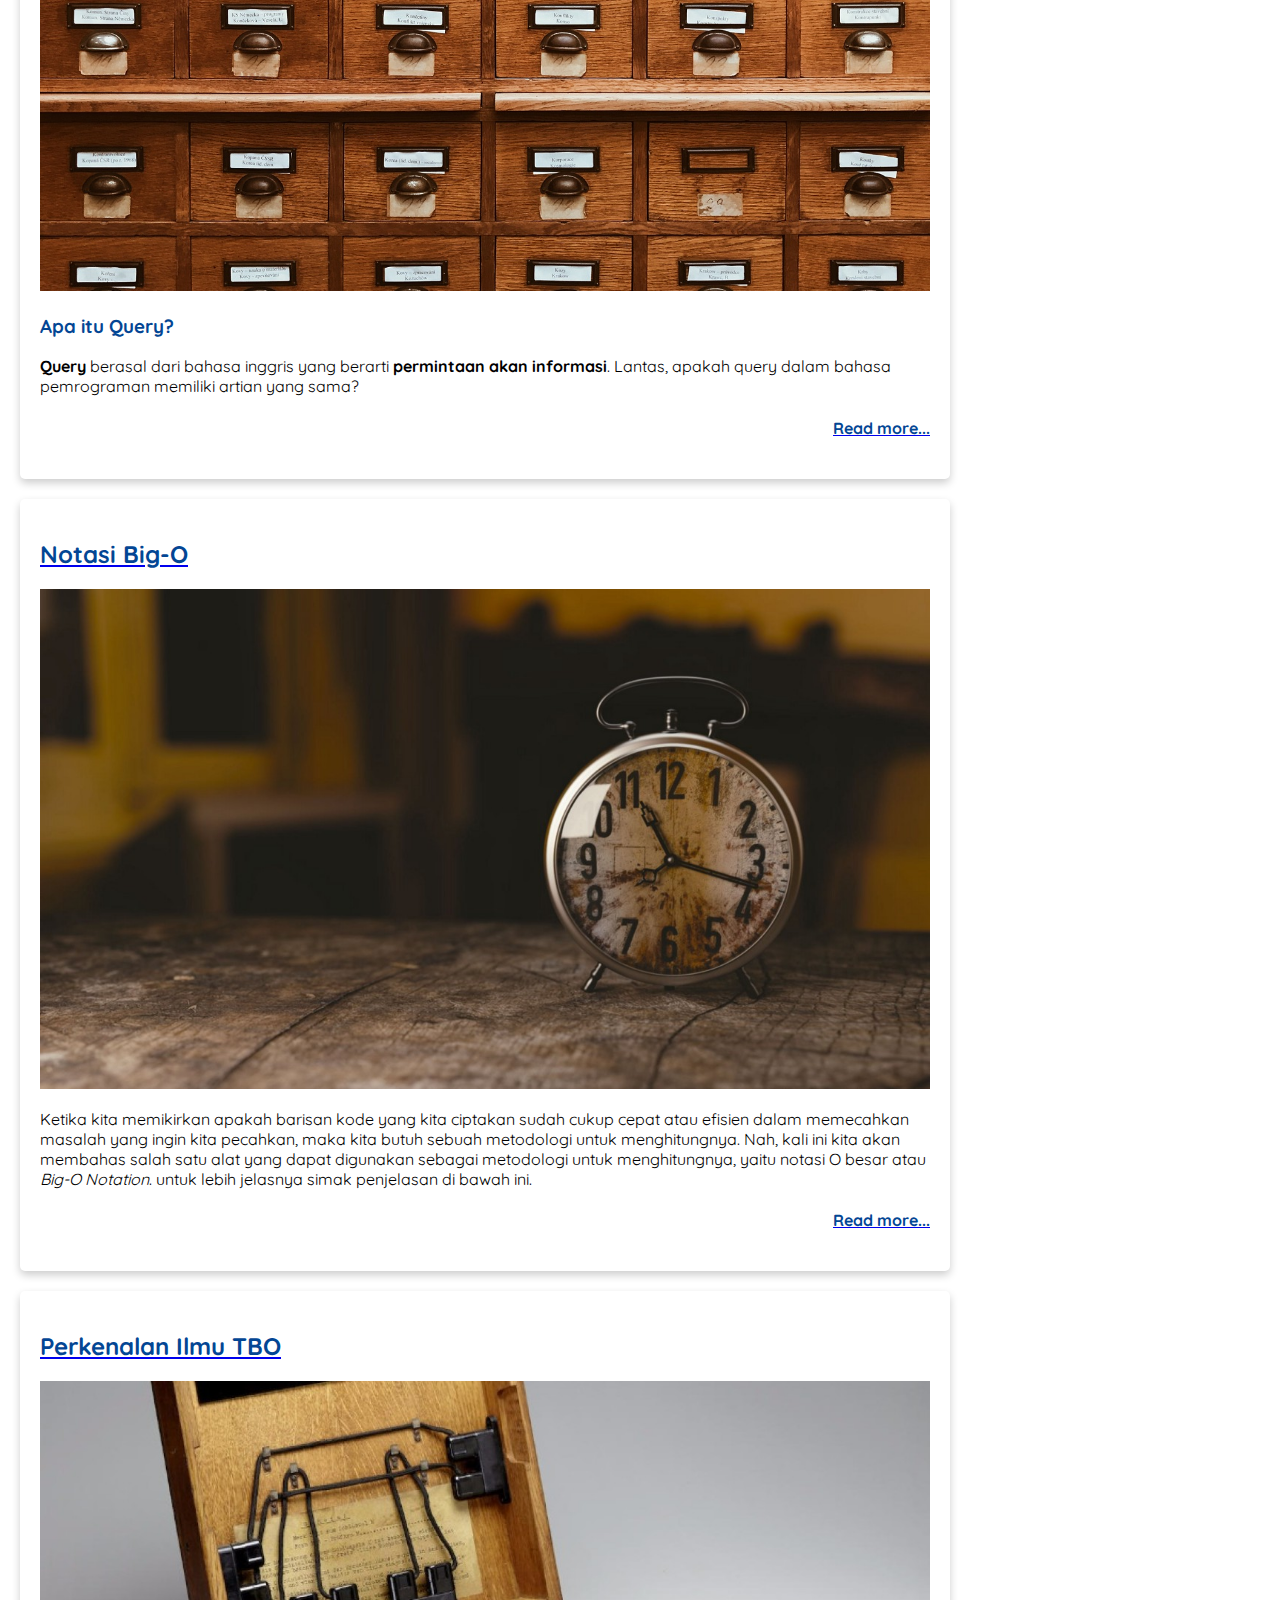
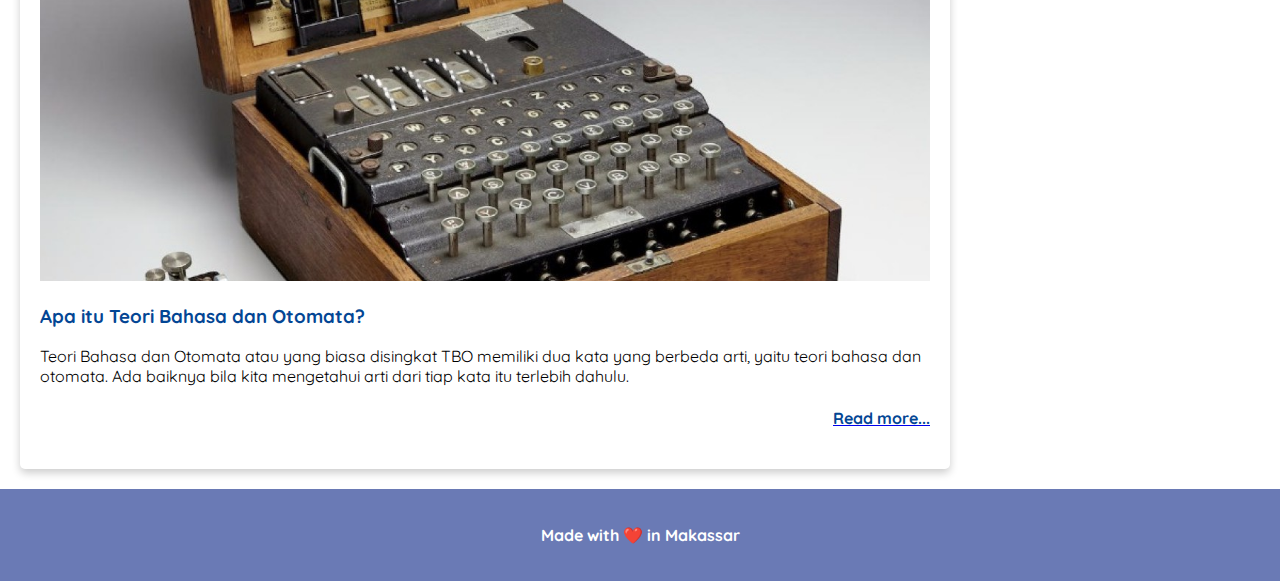
==== commit 3b196751: "aplikasi-pemanfaatan-regular-expression-regex" ====
--- a/index.html
+++ b/index.html
@@ -30,6 +30,30 @@
 
   <main>
     <div id="content">
+      <article id="aplikasi-pemanfaatan-regular-expression-regex" class="card">
+        <a href="article/aplikasi-pemanfaatan-regular-expression-regex/">
+          <h2>Aplikasi Pemanfaatan Regular Expression (Regex)</h2>
+        </a>
+        <img src="/assets/image/regex.jpeg" class="featured-image" alt="regex" />
+
+        <p>
+          Kita akan menemukan bahwa <i>regular expression</i> dapat mendefinisikan bahasa yang persis sama
+          yang
+          dideskripsikan oleh berbagai bentuk automata: bahasa reguler. Namun, <i>regular expression</i>
+          menawarkan
+          sesuatu yang tidak dapat dilakukan automata: cara deklaratif untuk mengekspresikan string yang ingin
+          kita terima. Jadi, <i>regular expression</i> berfungsi sebagai bahasa masukan untuk banyak sistem
+          yang
+          memproses string.
+        </p>
+
+        <readmore>
+          <a href="article/aplikasi-pemanfaatan-regular-expression-regex/">
+            <h4>Read more...</h4>
+          </a>
+        </readmore>
+      </article>
+
       <article id="aplikasi-pemanfaatan-dfa-nfa" class="card">
         <a href="article/aplikasi-pemanfaatan-dfa-nfa/">
           <h2>Aplikasi Pemanfaatan DFA / NFA</h2>
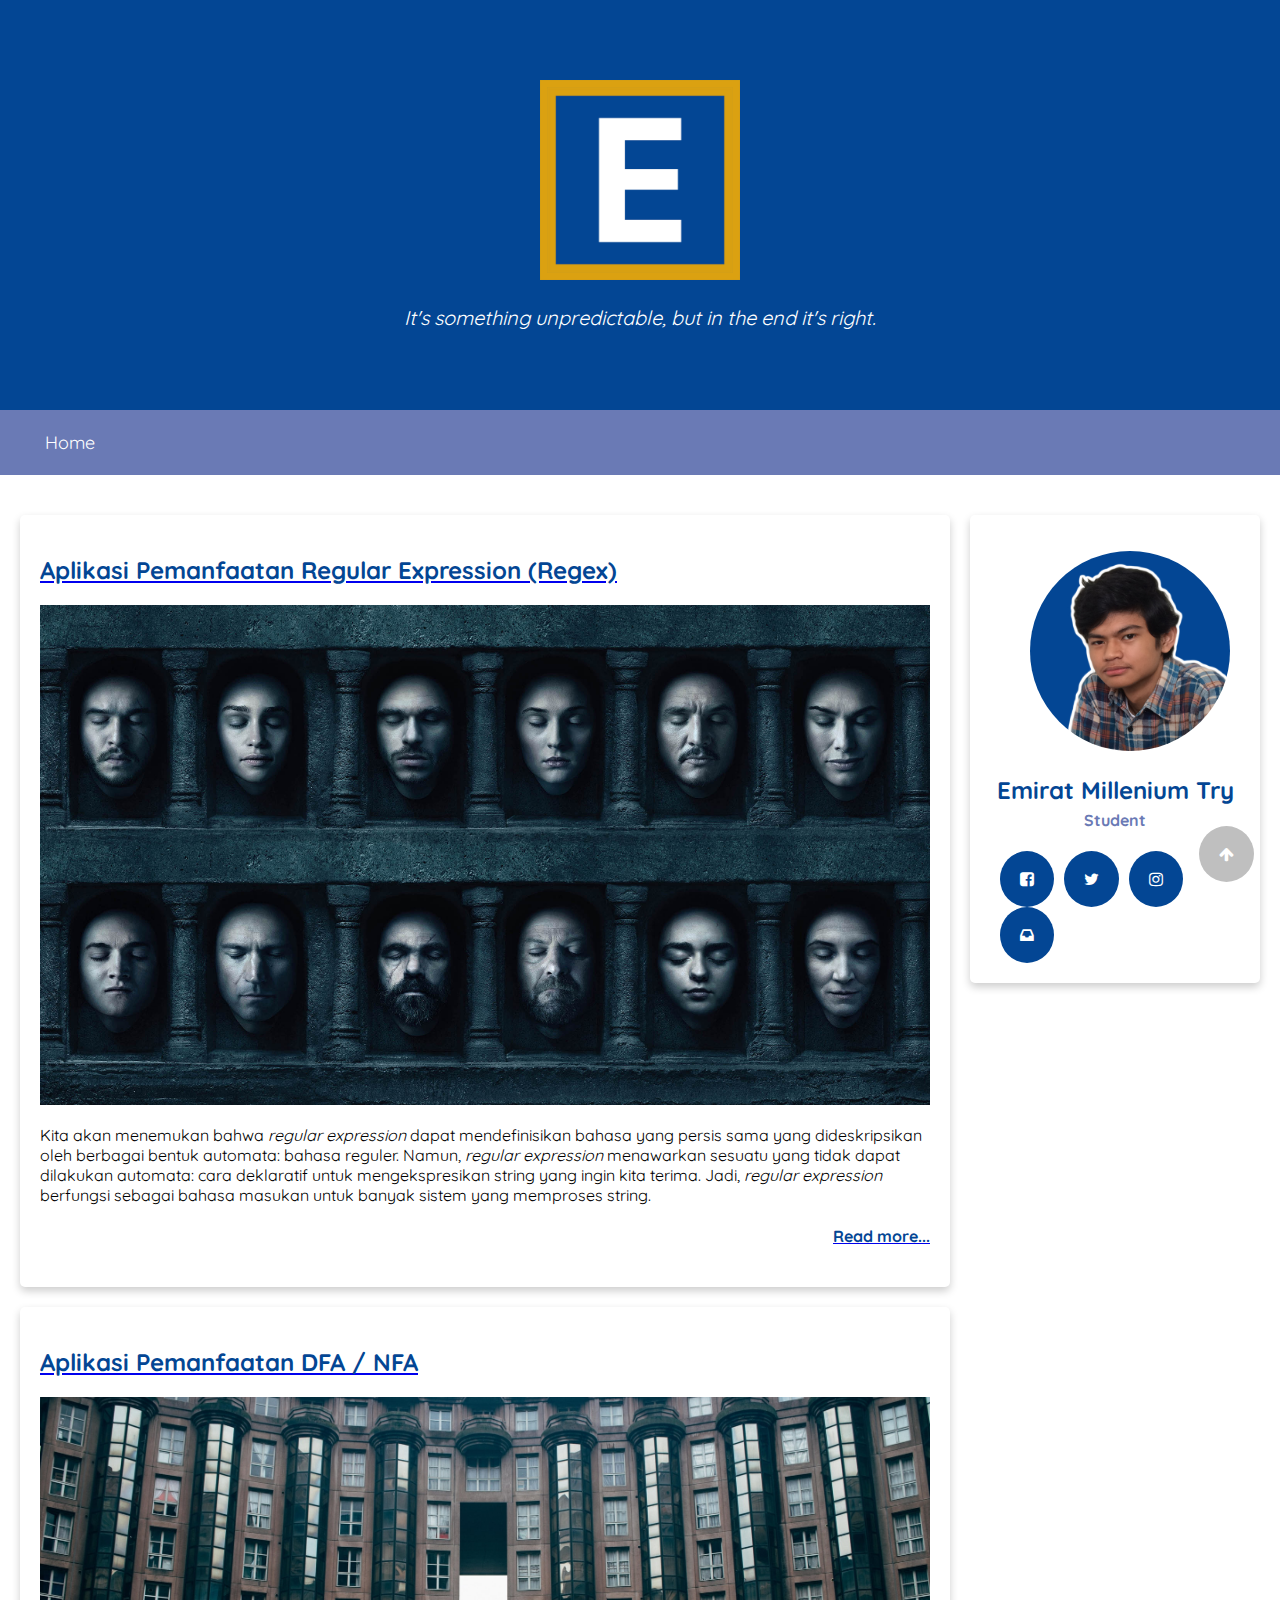
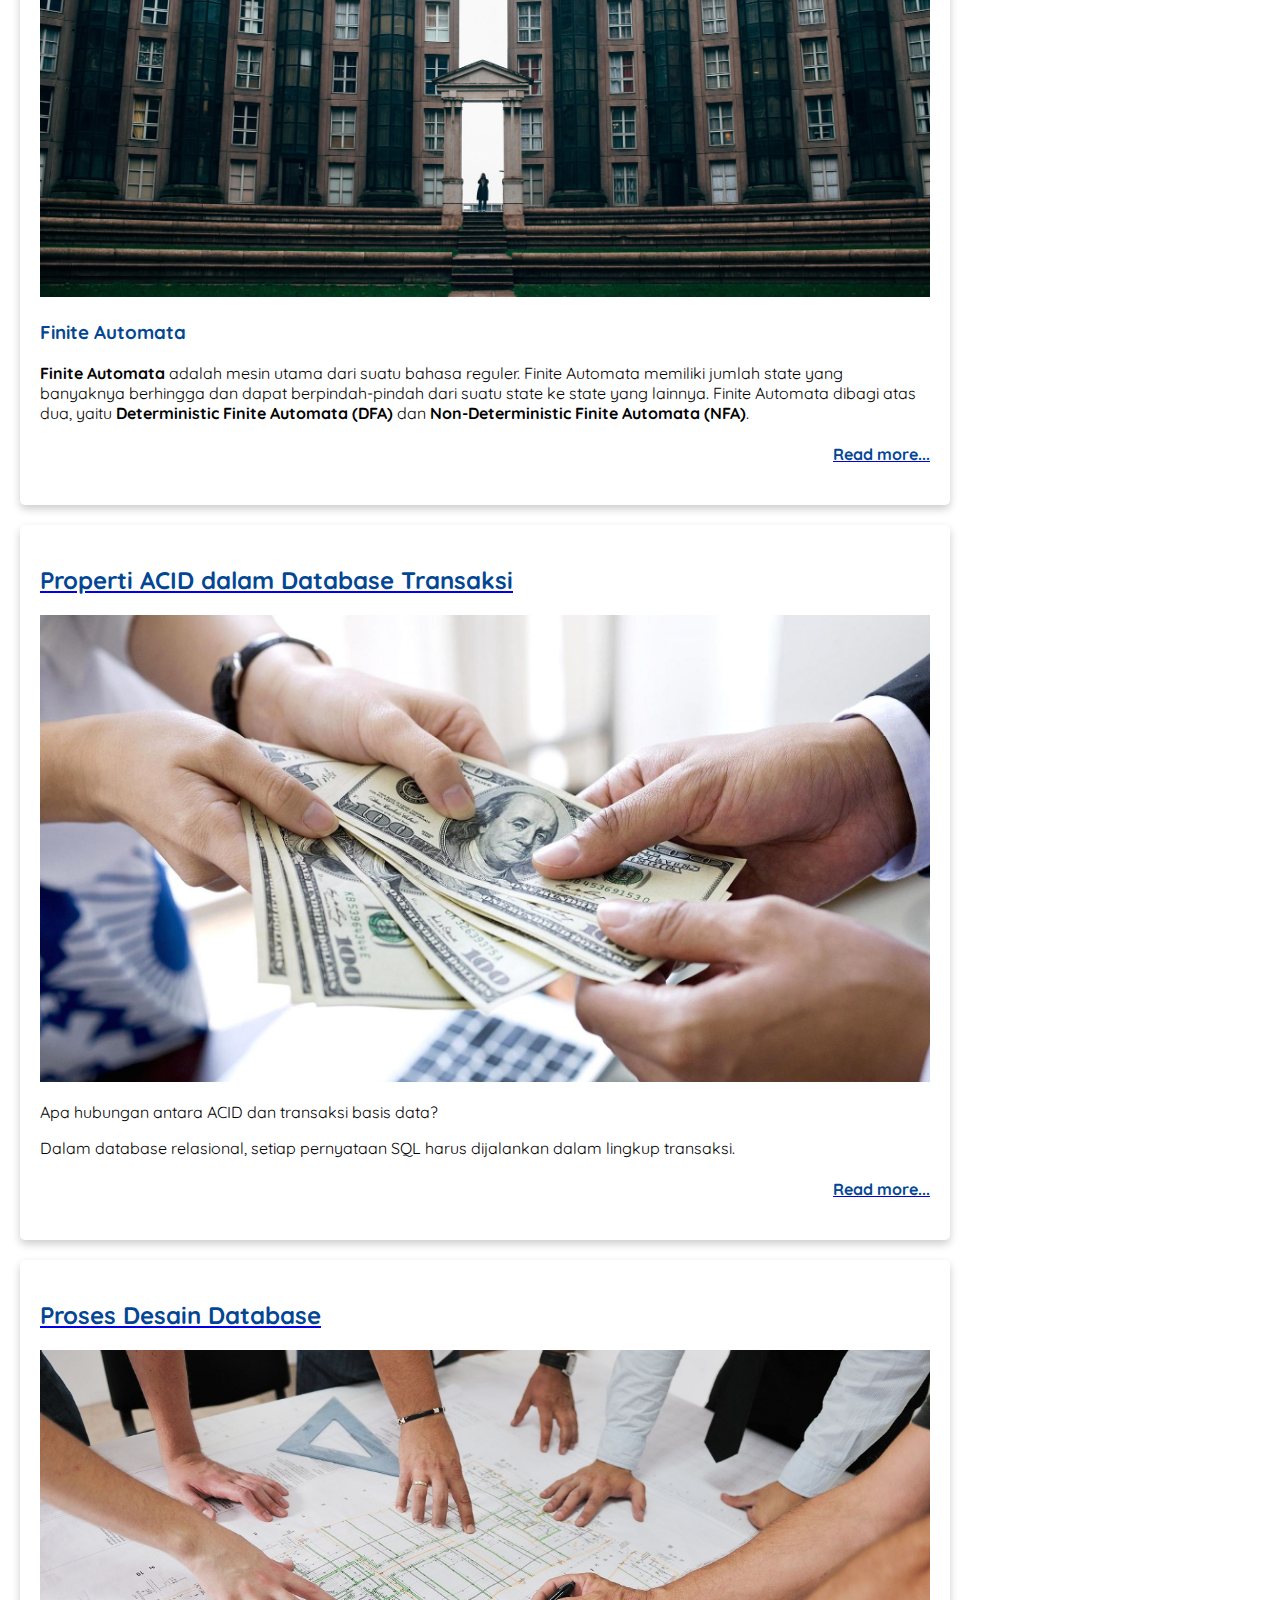
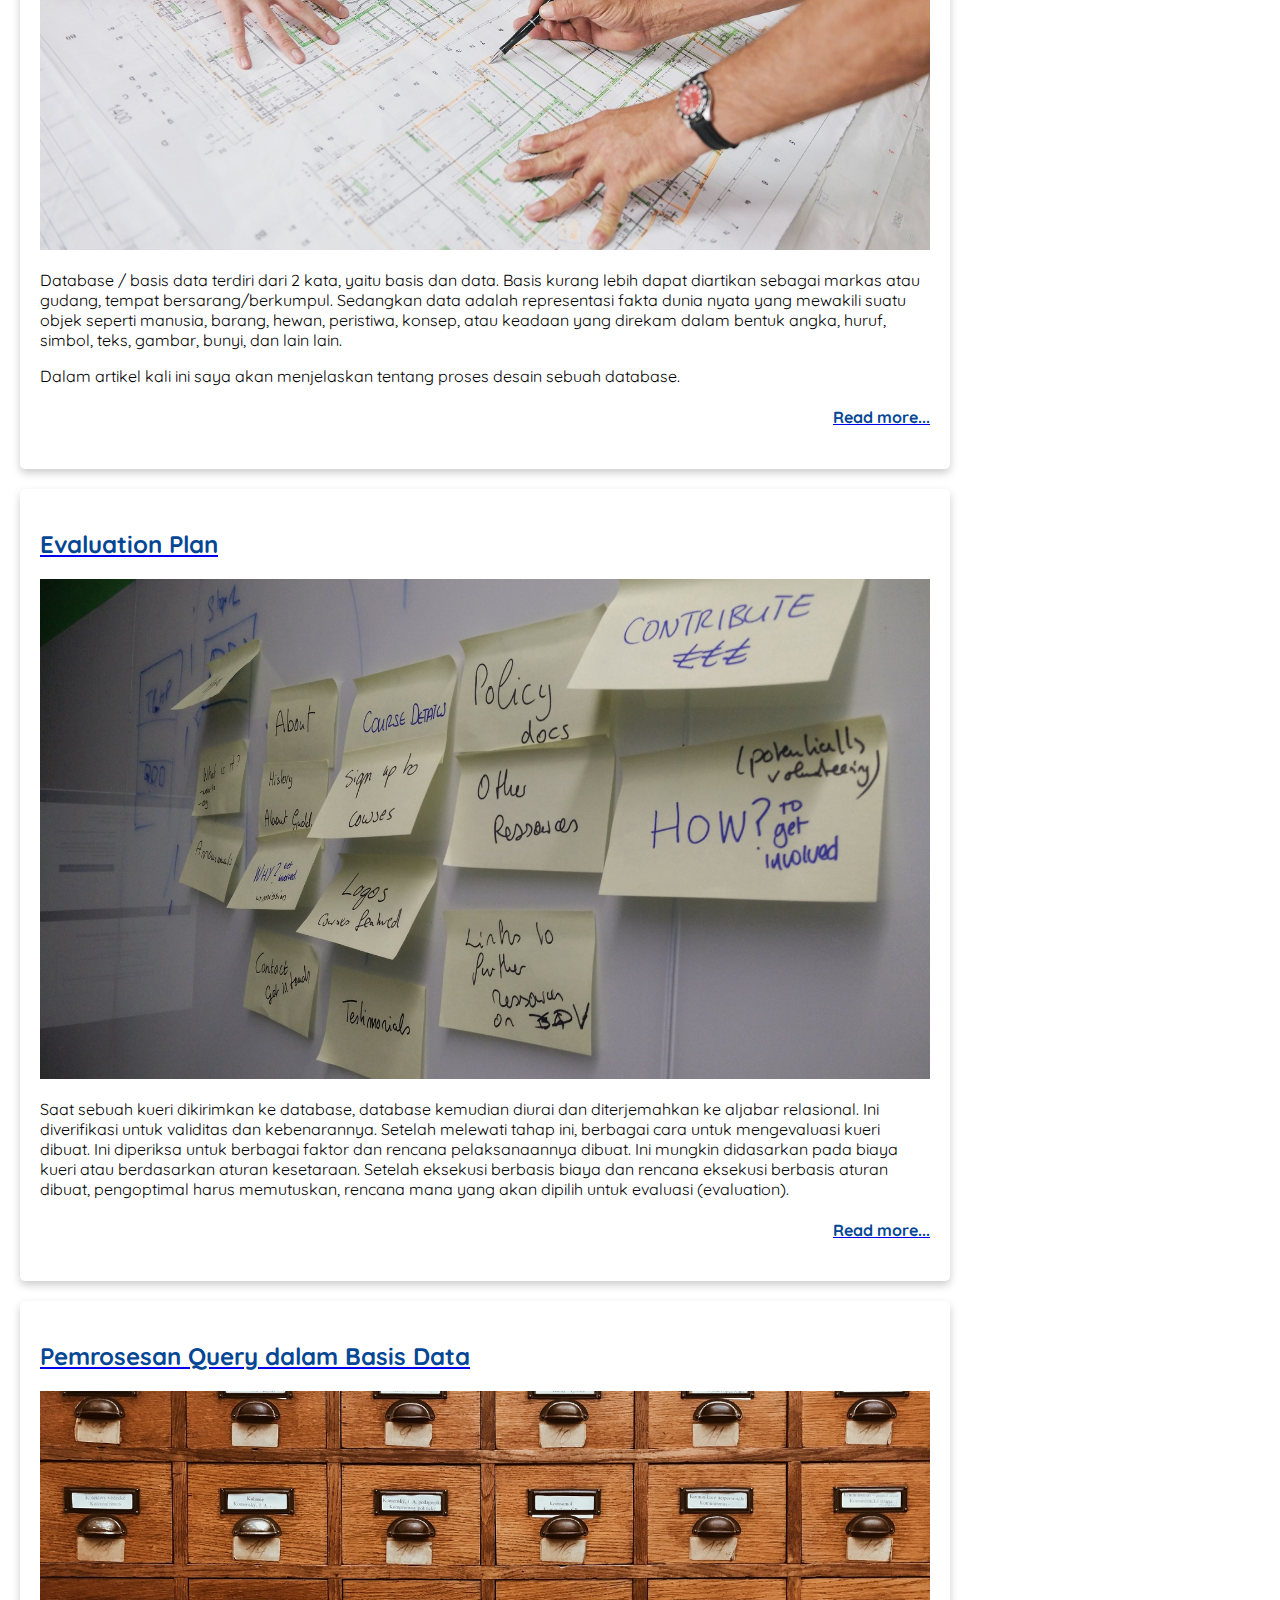
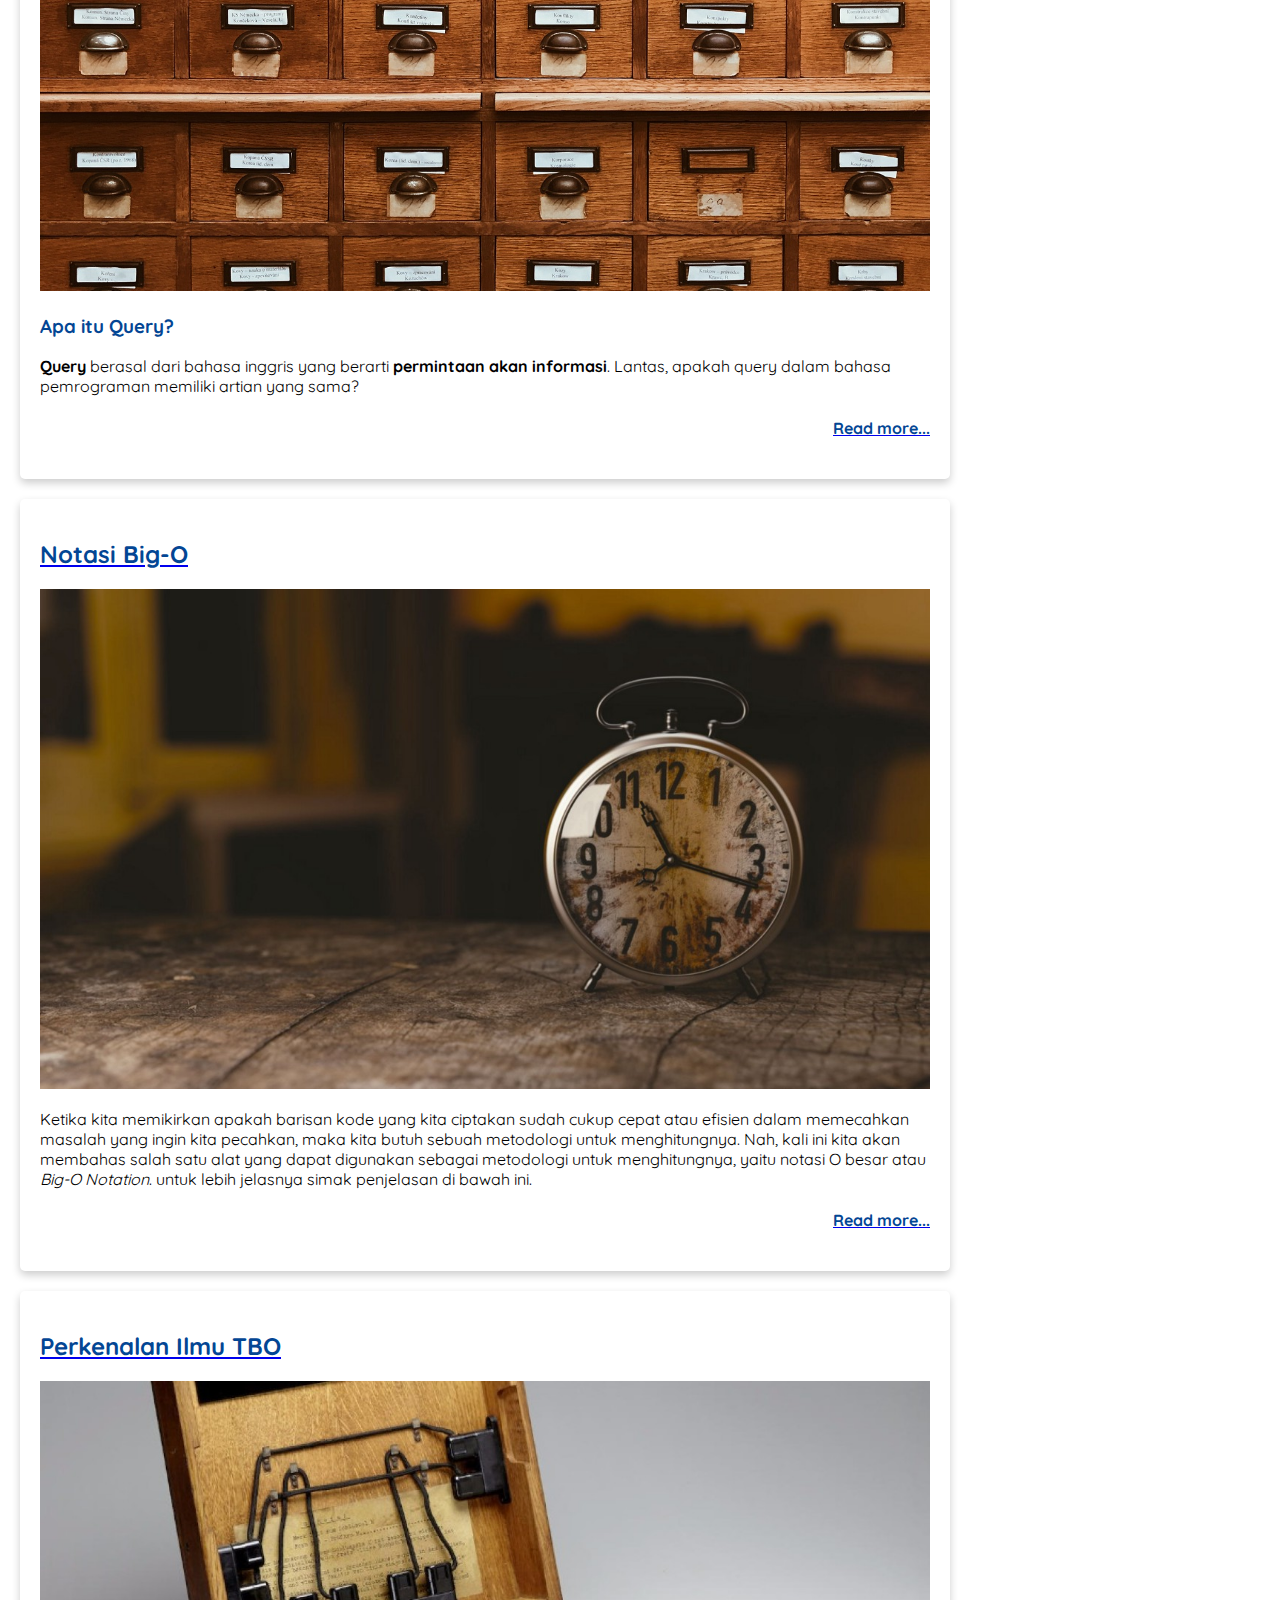
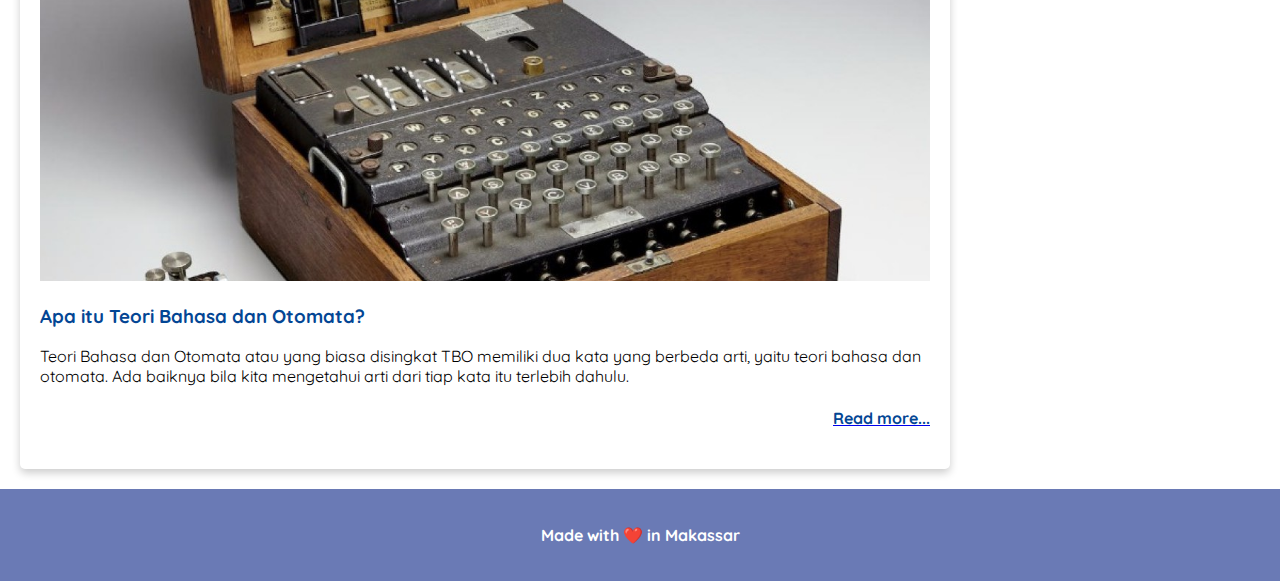
==== commit 35004fc2: "improve image quality" ====
--- a/index.html
+++ b/index.html
@@ -34,7 +34,7 @@
         <a href="article/aplikasi-pemanfaatan-regular-expression-regex/">
           <h2>Aplikasi Pemanfaatan Regular Expression (Regex)</h2>
         </a>
-        <img src="/assets/image/regex.jpeg" class="featured-image" alt="regex" />
+        <img src="/assets/image/regex.jpg" class="featured-image" alt="regex" />
 
         <p>
           Kita akan menemukan bahwa <i>regular expression</i> dapat mendefinisikan bahasa yang persis sama
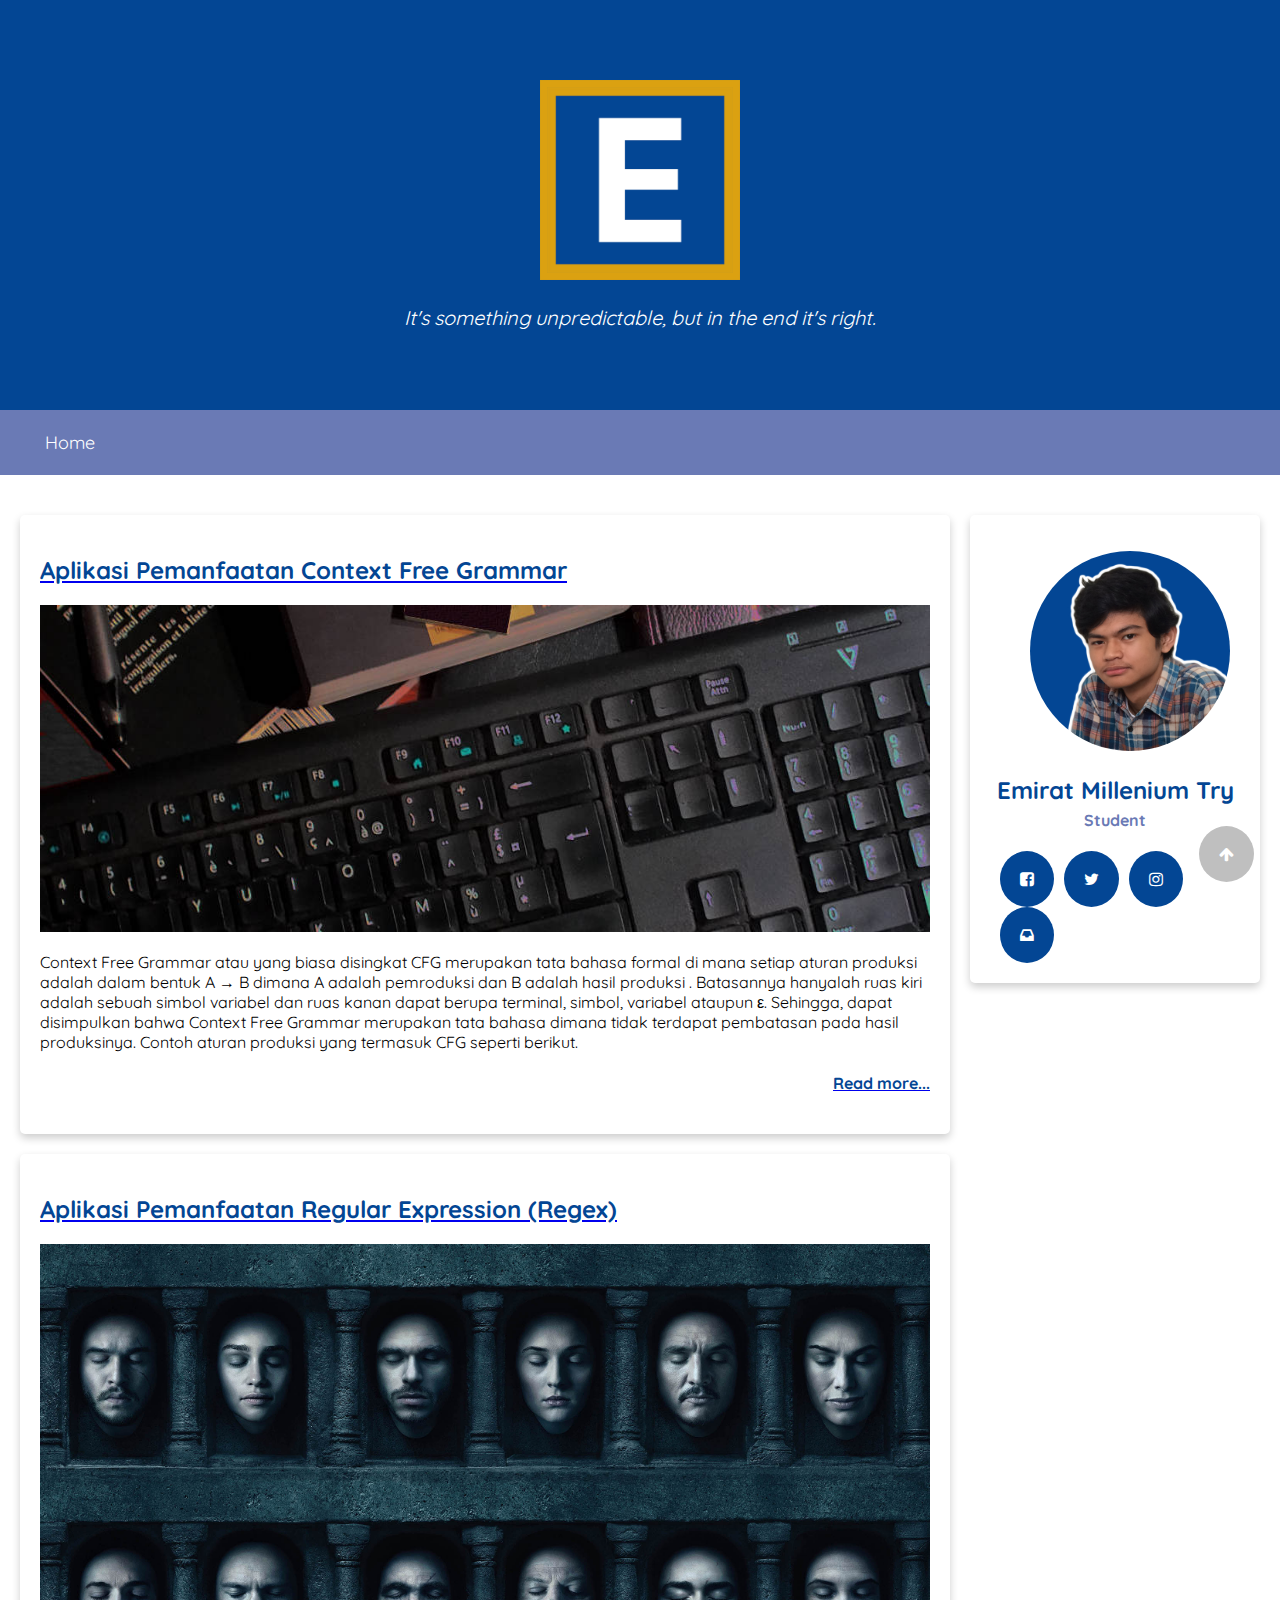
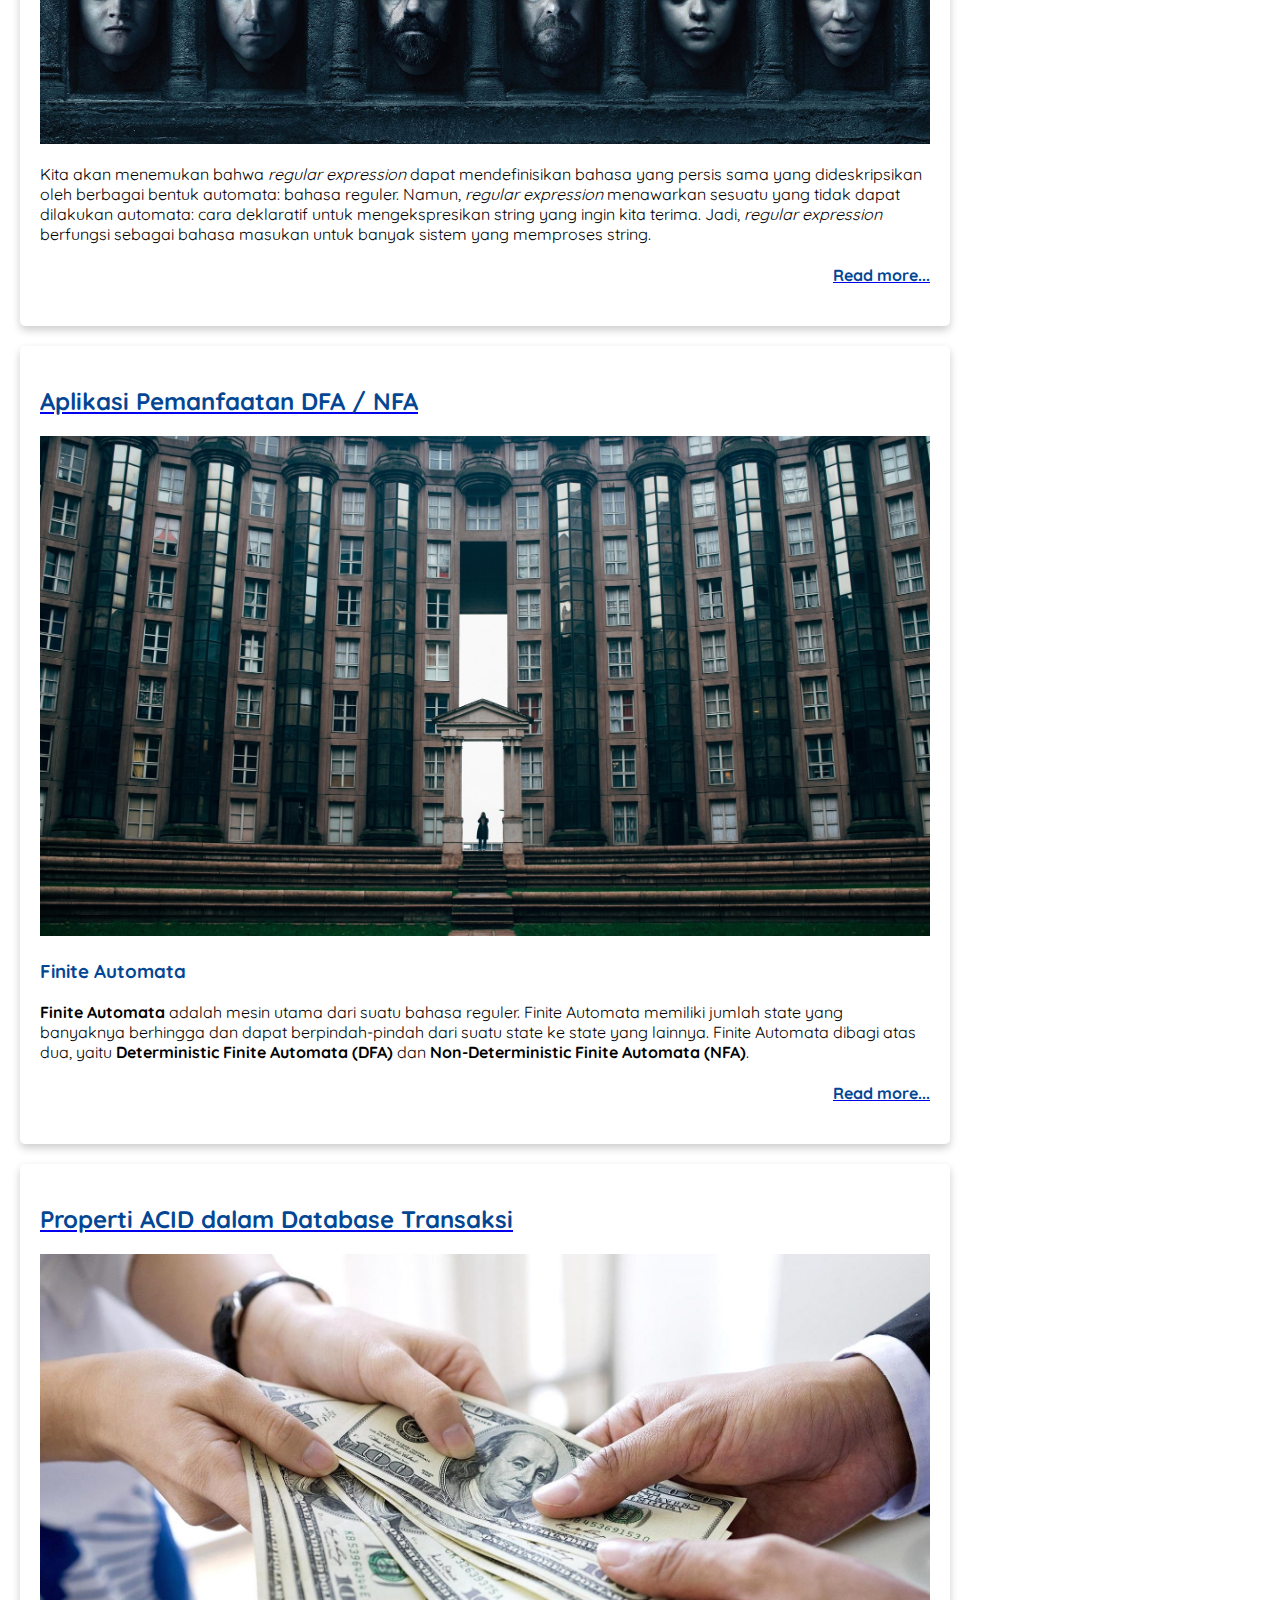
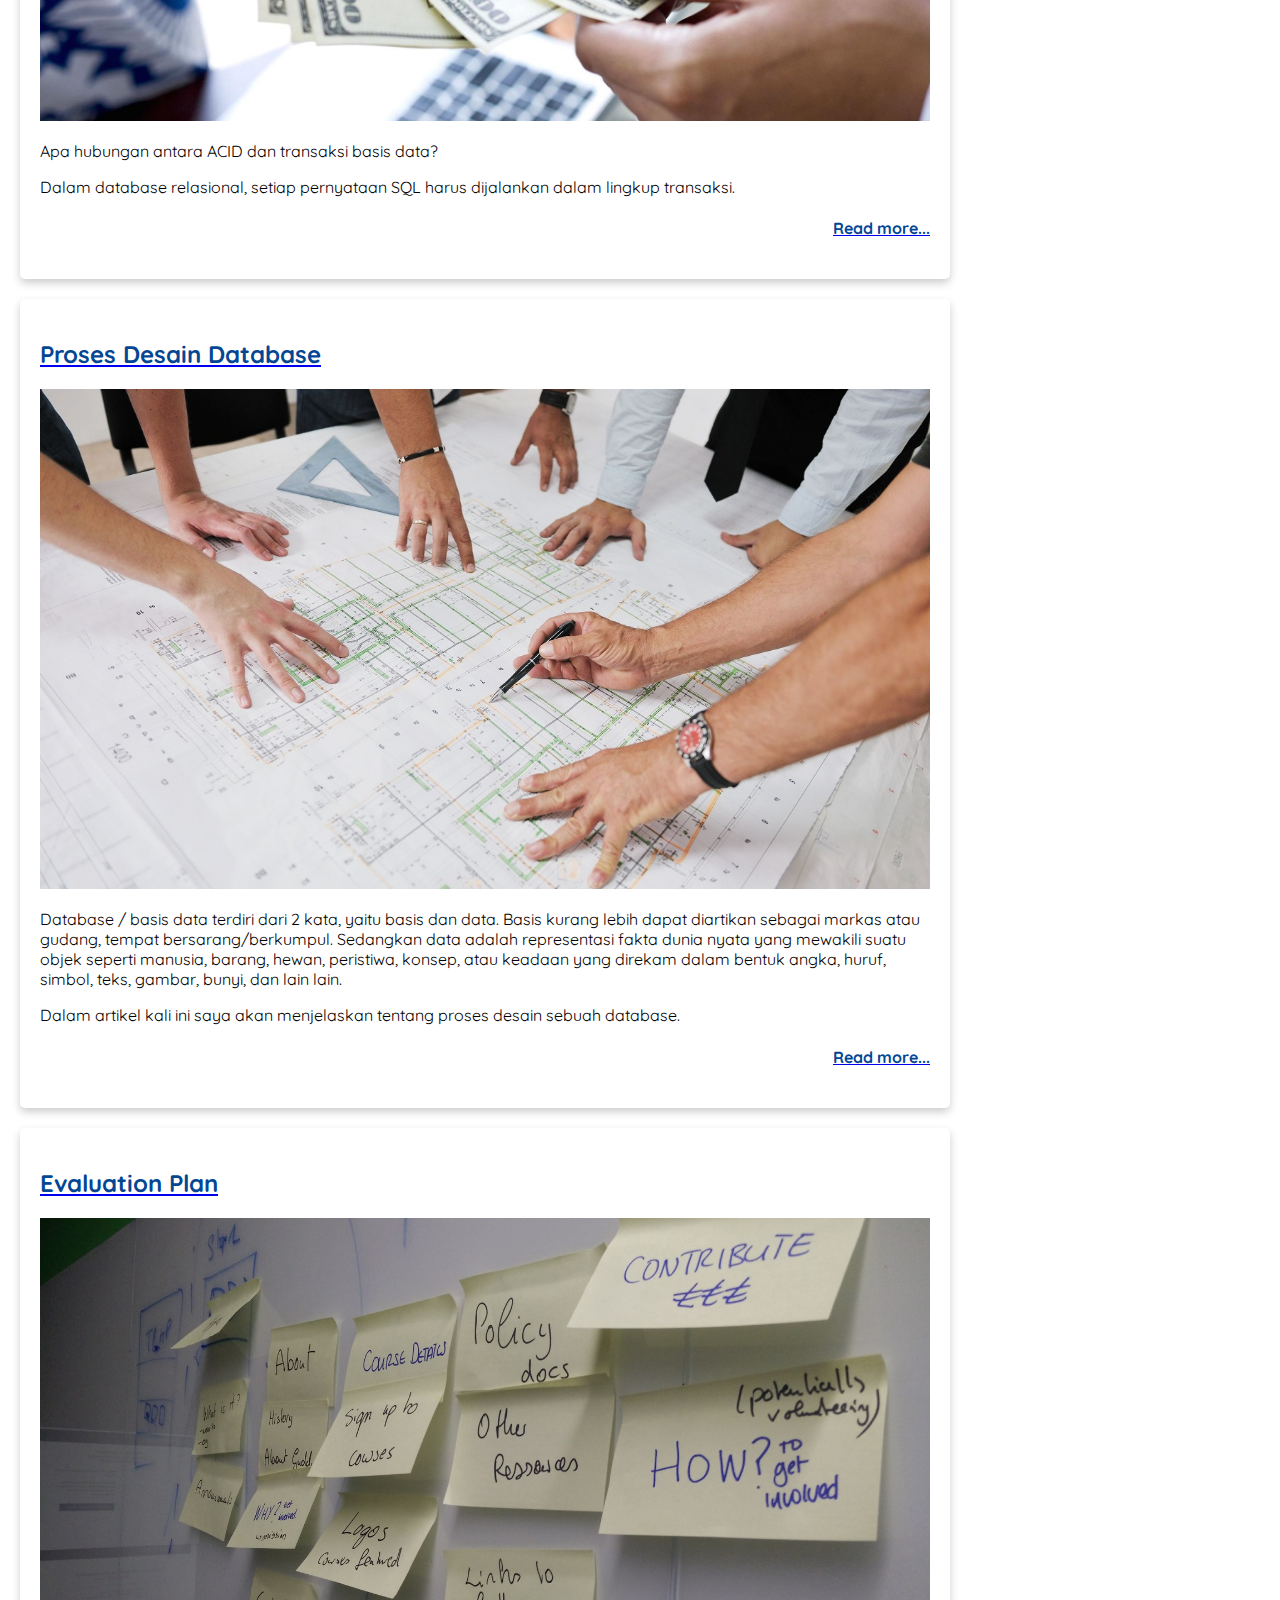
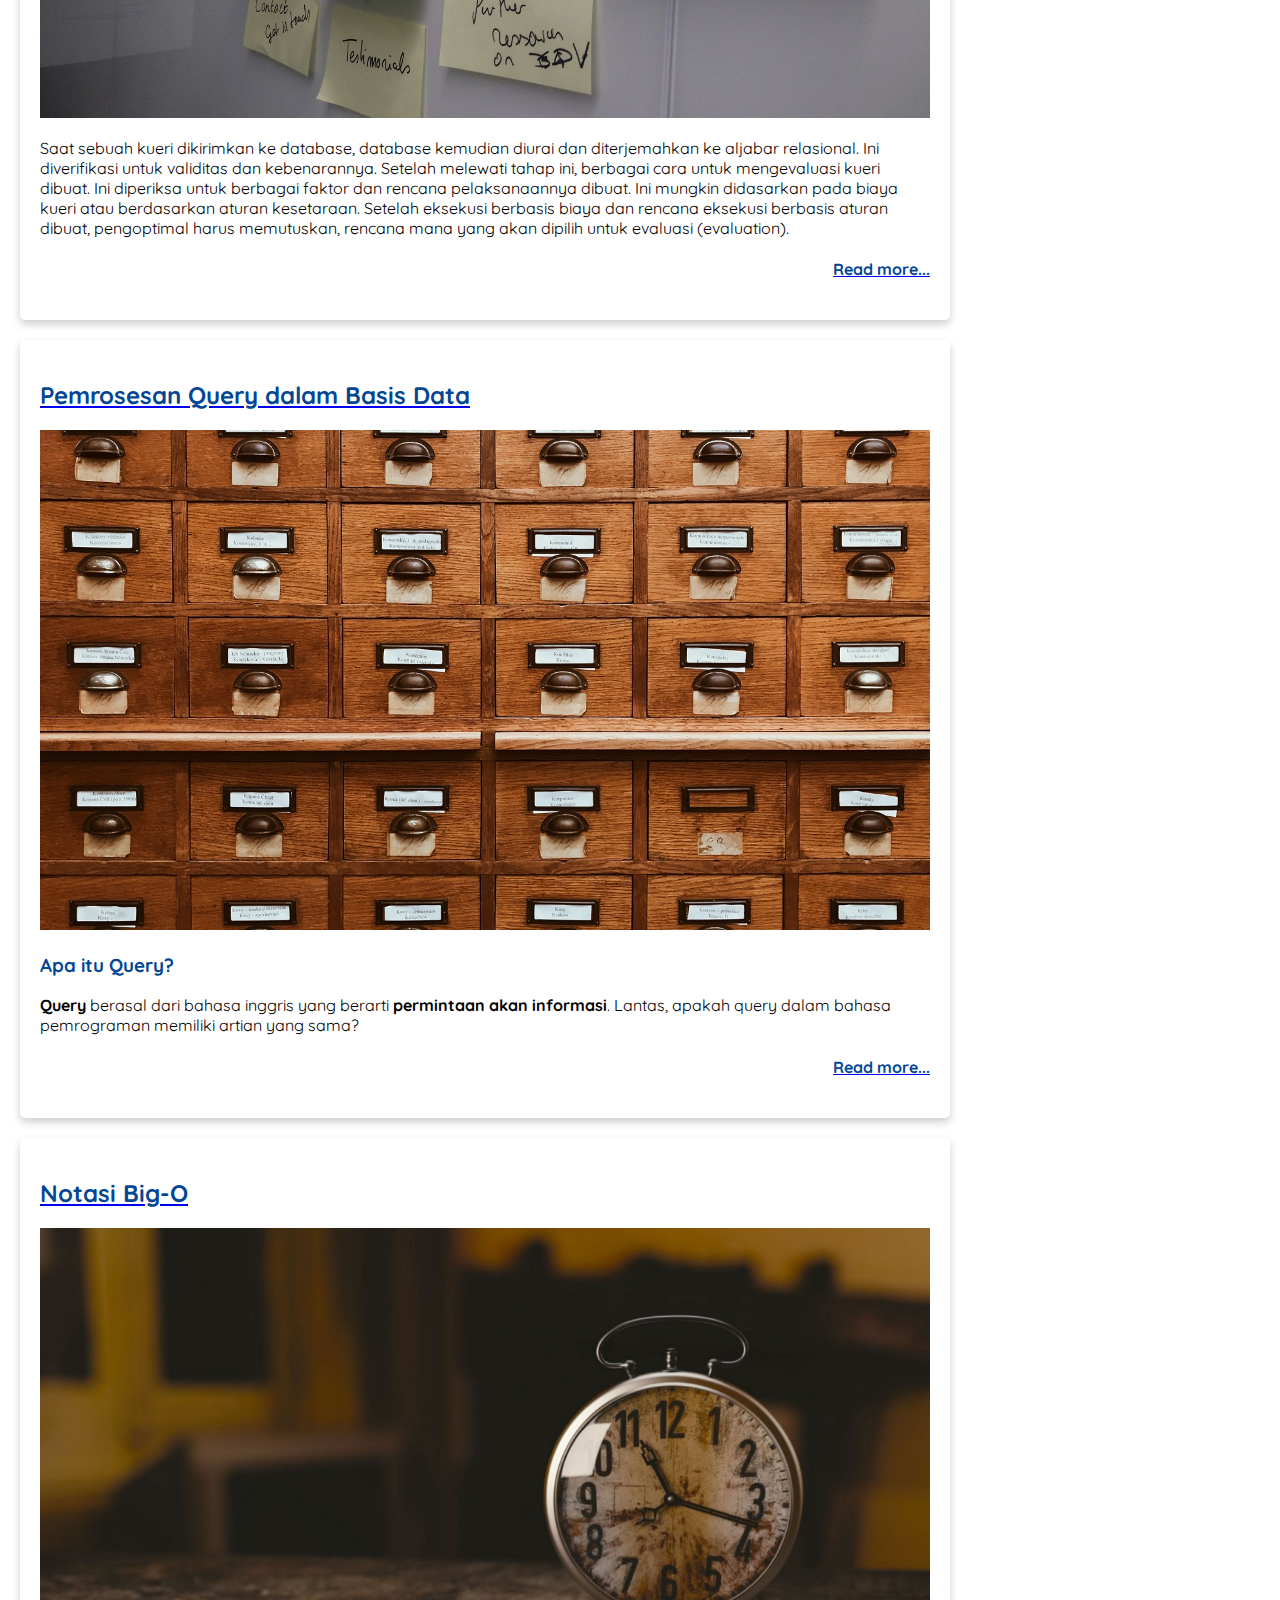
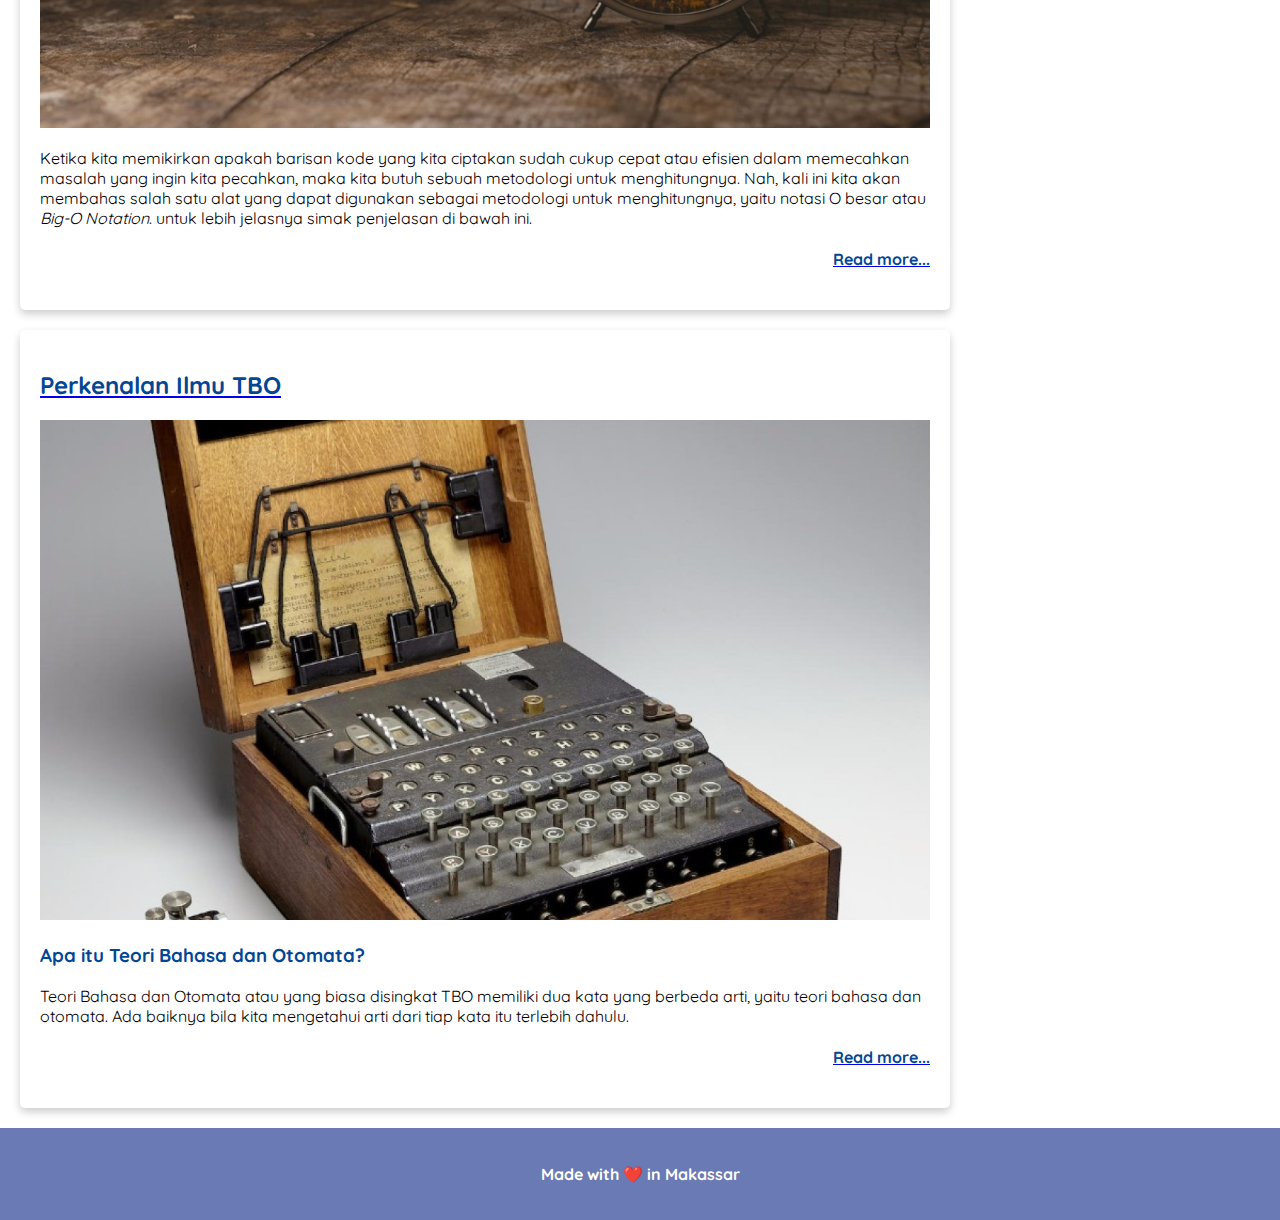
==== commit e2aef298: "aplikasi-pemanfaatan-context-free-grammar" ====
--- a/index.html
+++ b/index.html
@@ -30,6 +30,28 @@
 
   <main>
     <div id="content">
+      <article id="aplikasi-pemanfaatan-context-free-grammar" class="card">
+        <a href="article/aplikasi-pemanfaatan-context-free-grammar/">
+          <h2>Aplikasi Pemanfaatan Context Free Grammar</h2>
+        </a>
+        <img src="/assets/image/cfg.jpg" class="featured-image" alt="cfg" />
+
+        <p>
+          Context Free Grammar atau yang biasa disingkat CFG merupakan tata bahasa formal di mana setiap
+          aturan produksi adalah dalam bentuk A → B dimana A adalah pemroduksi dan B adalah hasil produksi .
+          Batasannya hanyalah ruas kiri adalah sebuah simbol variabel dan ruas kanan dapat berupa terminal,
+          simbol, variabel ataupun ε. Sehingga, dapat disimpulkan bahwa Context Free Grammar merupakan tata
+          bahasa dimana tidak terdapat pembatasan pada hasil produksinya. Contoh aturan produksi yang termasuk
+          CFG seperti berikut.
+        </p>
+
+        <readmore>
+          <a href="article/aplikasi-pemanfaatan-context-free-grammar/">
+            <h4>Read more...</h4>
+          </a>
+        </readmore>
+      </article>
+
       <article id="aplikasi-pemanfaatan-regular-expression-regex" class="card">
         <a href="article/aplikasi-pemanfaatan-regular-expression-regex/">
           <h2>Aplikasi Pemanfaatan Regular Expression (Regex)</h2>
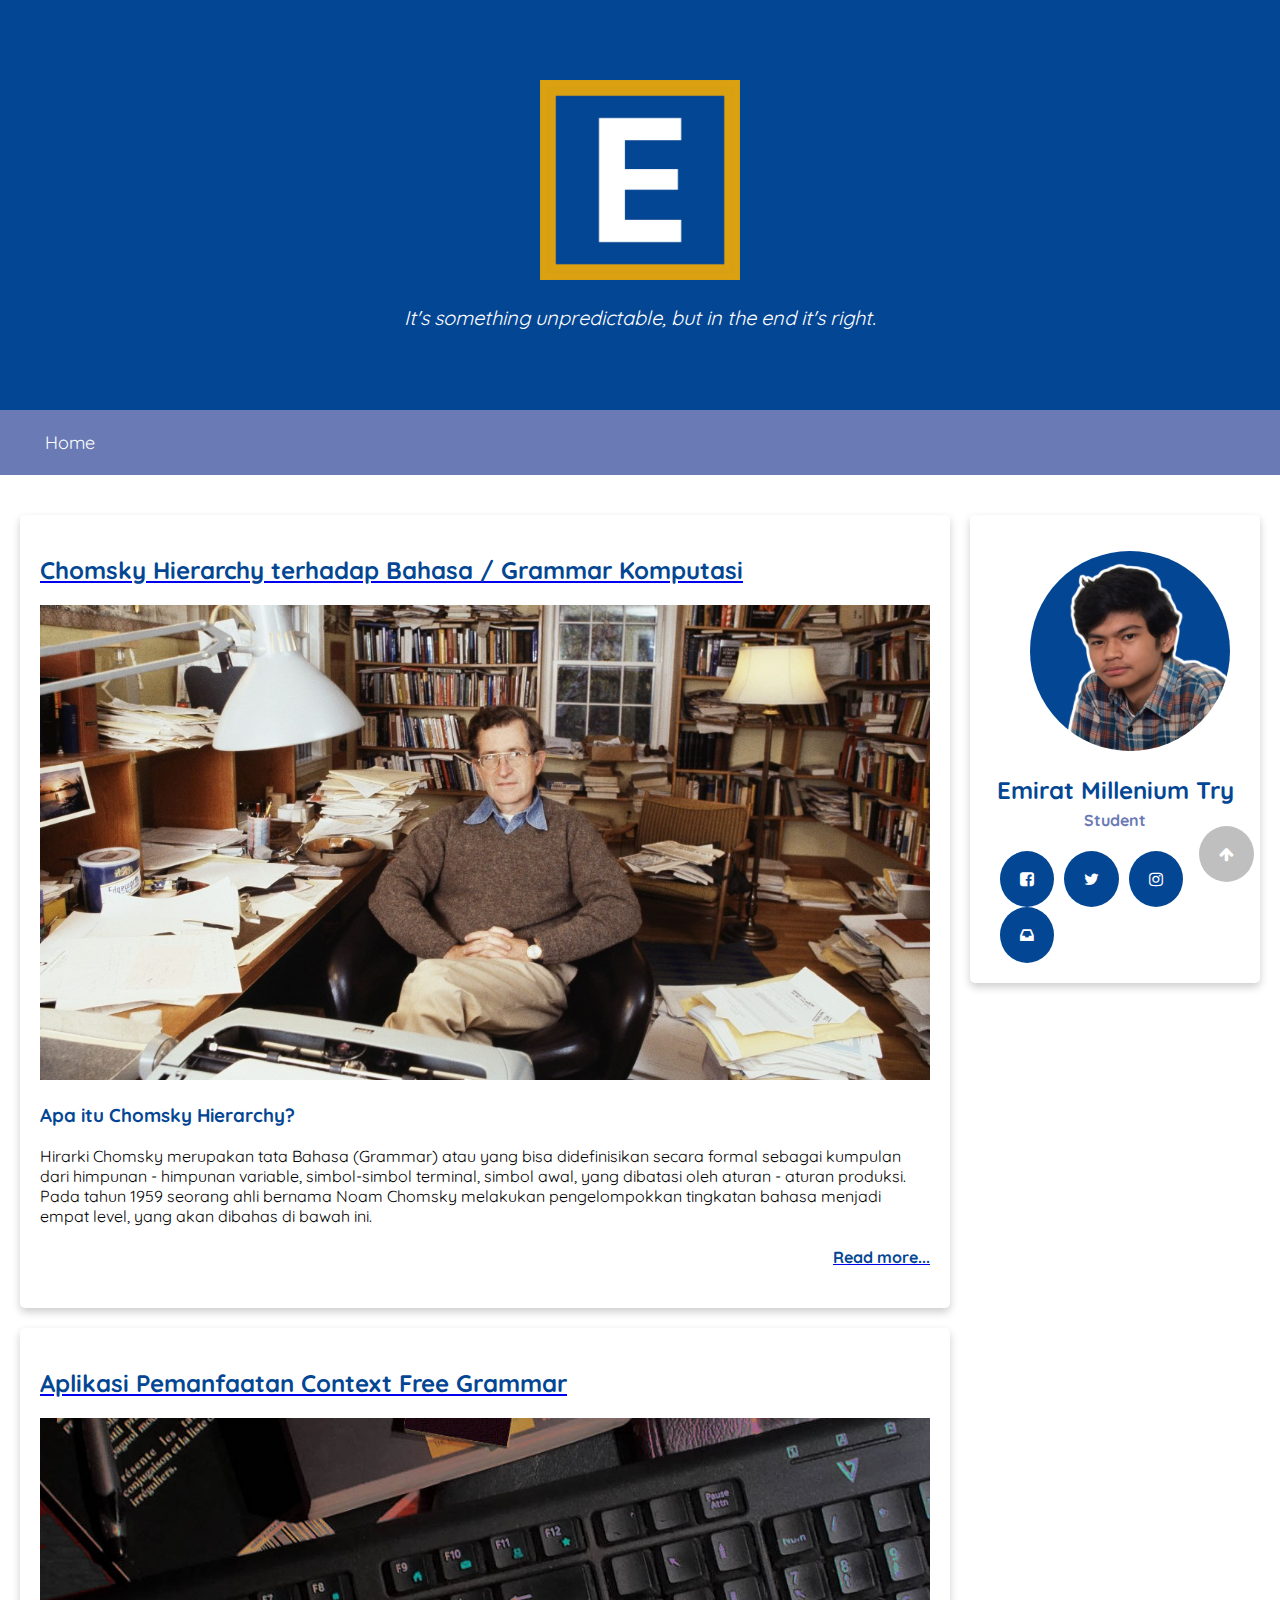
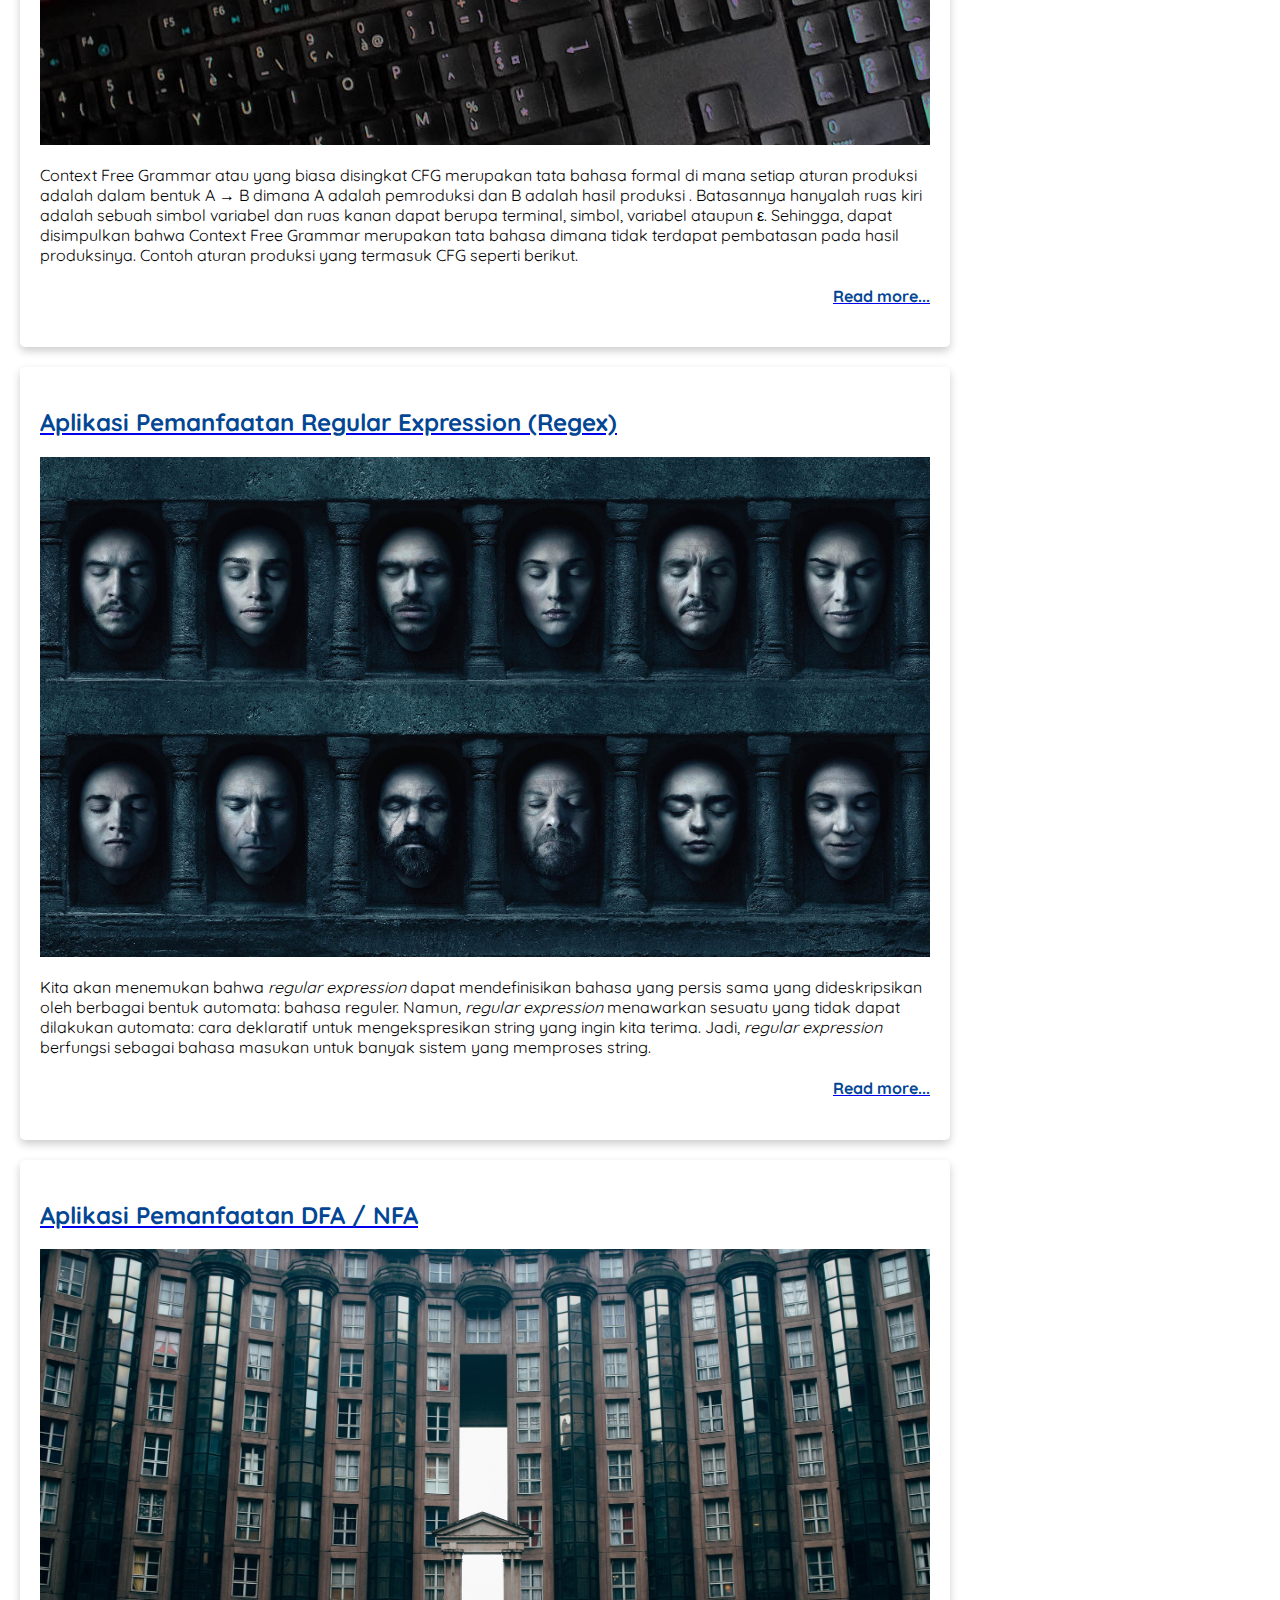
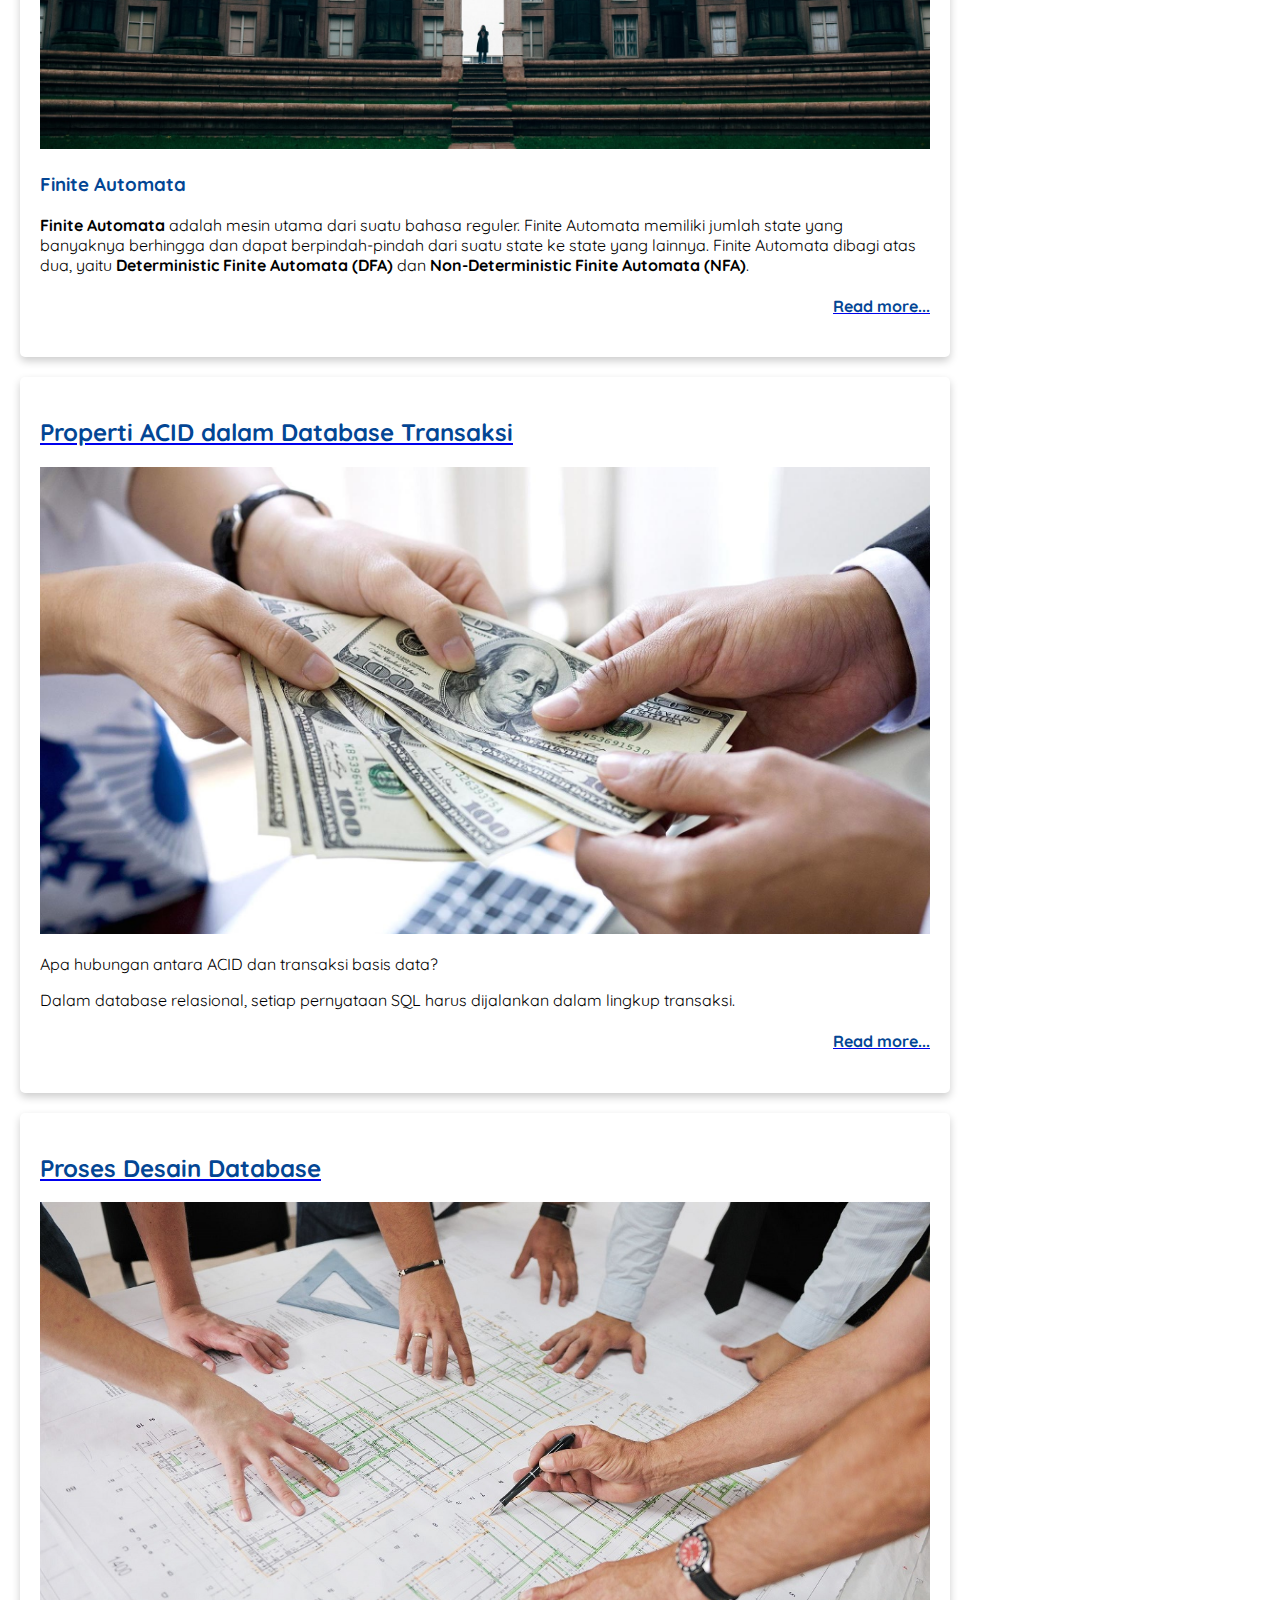
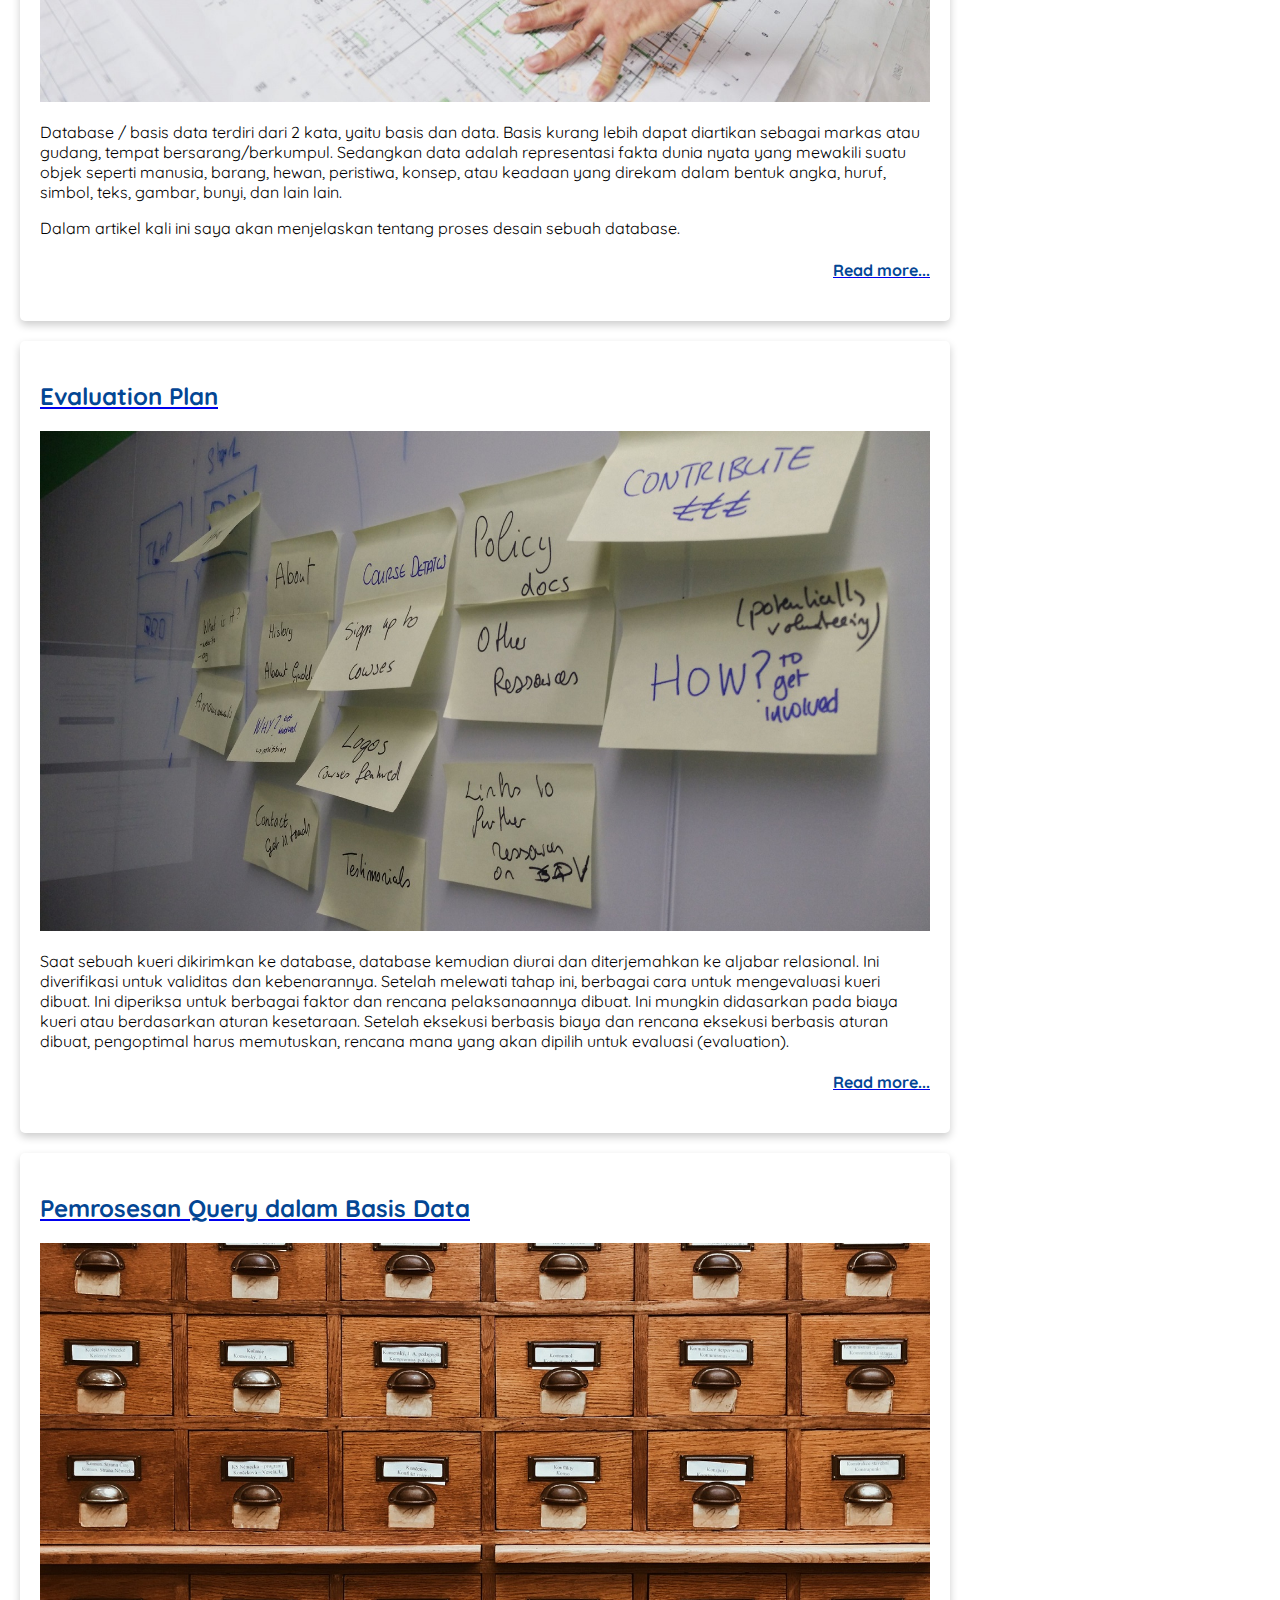
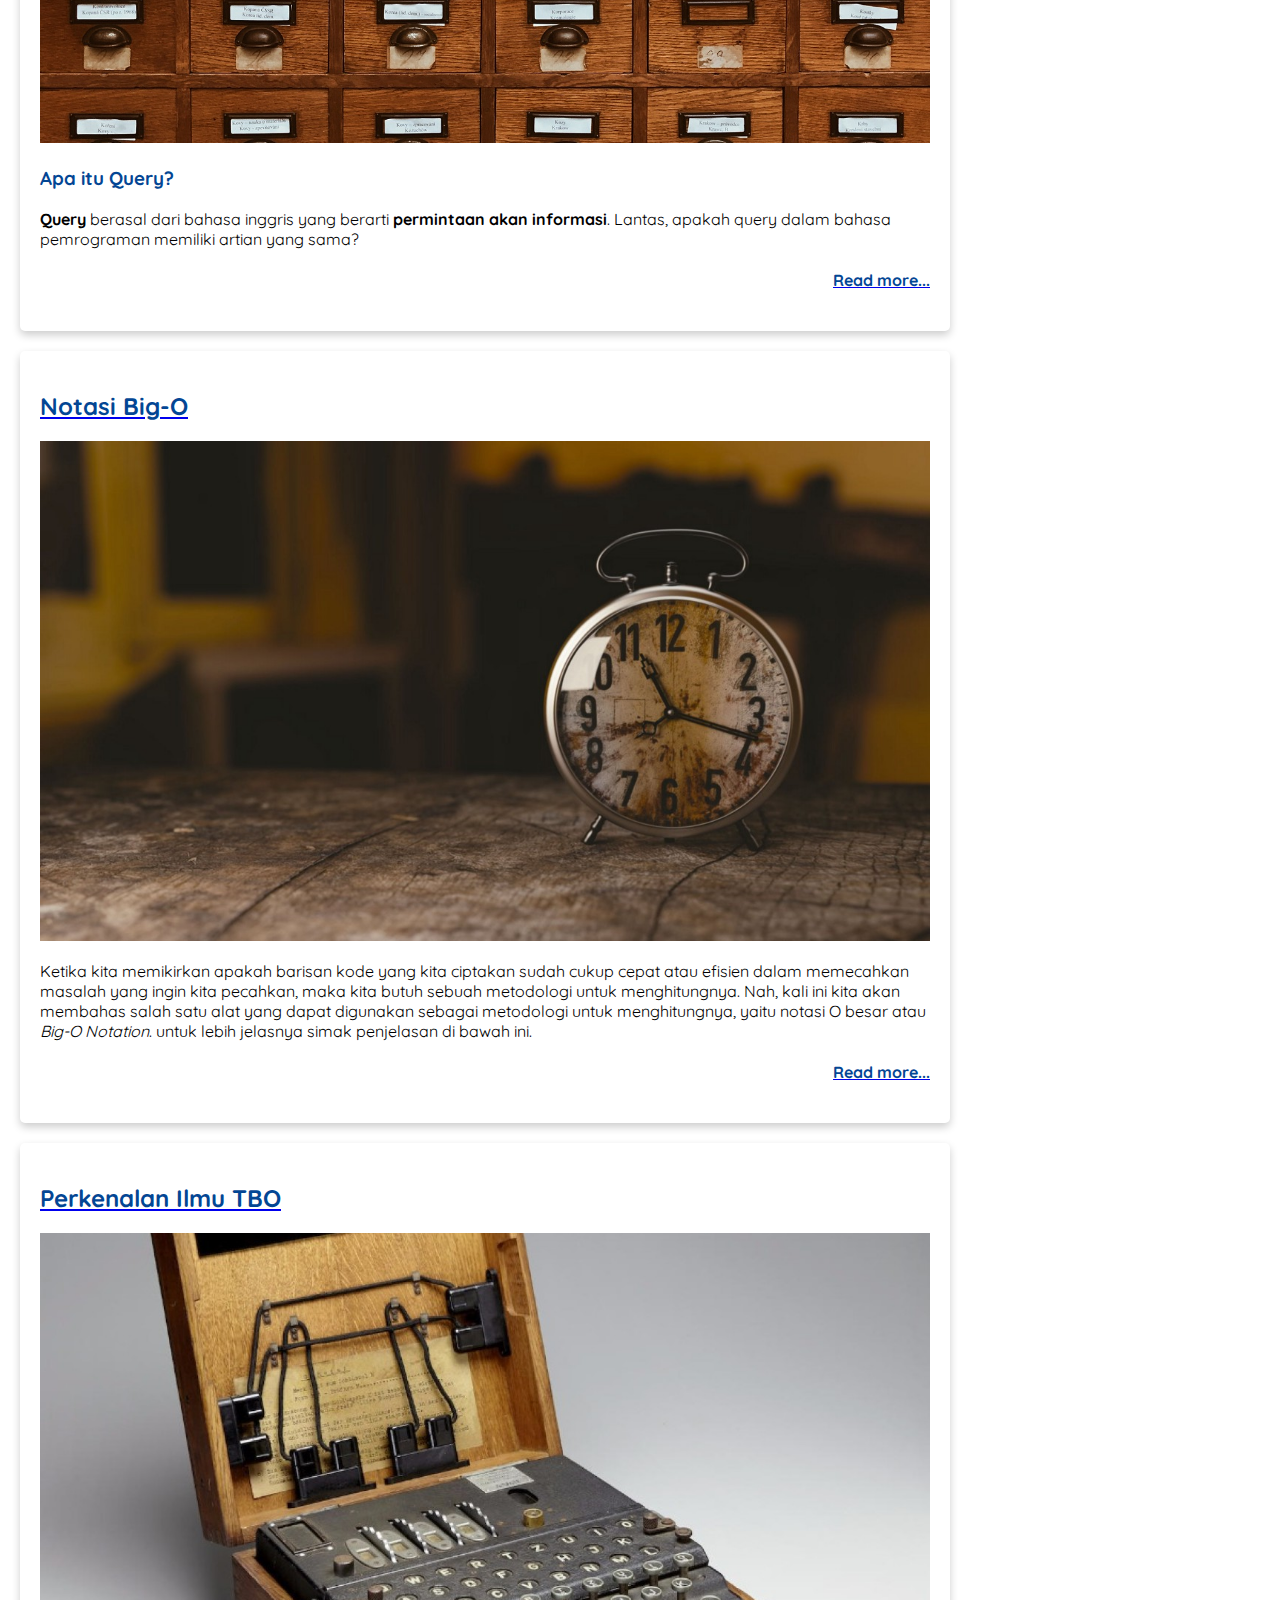
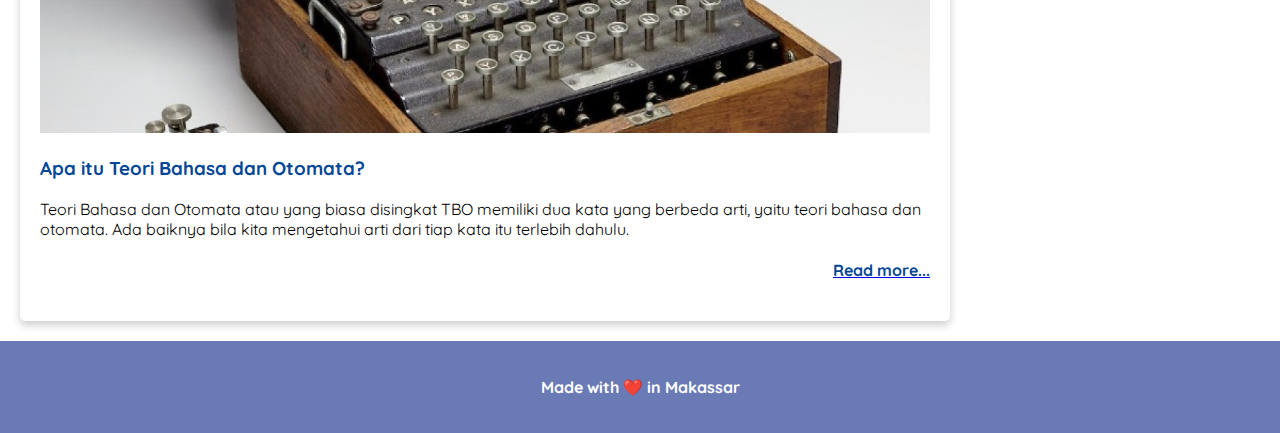
==== commit d812203e: "chomsky-hierarchy-terhadap-bahasa-grammar-komputasi" ====
--- a/index.html
+++ b/index.html
@@ -30,6 +30,28 @@
 
   <main>
     <div id="content">
+      <article id="chomsky-hierarchy-terhadap-bahasa-grammar-komputasi" class="card">
+        <a href="article/chomsky-hierarchy-terhadap-bahasa-grammar-komputasi/">
+          <h2>Chomsky Hierarchy terhadap Bahasa / Grammar Komputasi</h2>
+        </a>
+        <img src="/assets/image/chomsky.jpg" class="featured-image" alt="chomsky" />
+
+        <h3>Apa itu Chomsky Hierarchy?</h3>
+
+        <p>
+          Hirarki Chomsky merupakan tata Bahasa (Grammar) atau yang bisa didefinisikan secara formal sebagai kumpulan
+          dari himpunan - himpunan variable, simbol-simbol terminal, simbol awal, yang dibatasi oleh aturan -
+          aturan produksi. Pada tahun 1959 seorang ahli bernama Noam Chomsky melakukan pengelompokkan
+          tingkatan bahasa menjadi empat level, yang akan dibahas di bawah ini.
+        </p>
+
+        <readmore>
+          <a href="article/chomsky-hierarchy-terhadap-bahasa-grammar-komputasi/">
+            <h4>Read more...</h4>
+          </a>
+        </readmore>
+      </article>
+
       <article id="aplikasi-pemanfaatan-context-free-grammar" class="card">
         <a href="article/aplikasi-pemanfaatan-context-free-grammar/">
           <h2>Aplikasi Pemanfaatan Context Free Grammar</h2>
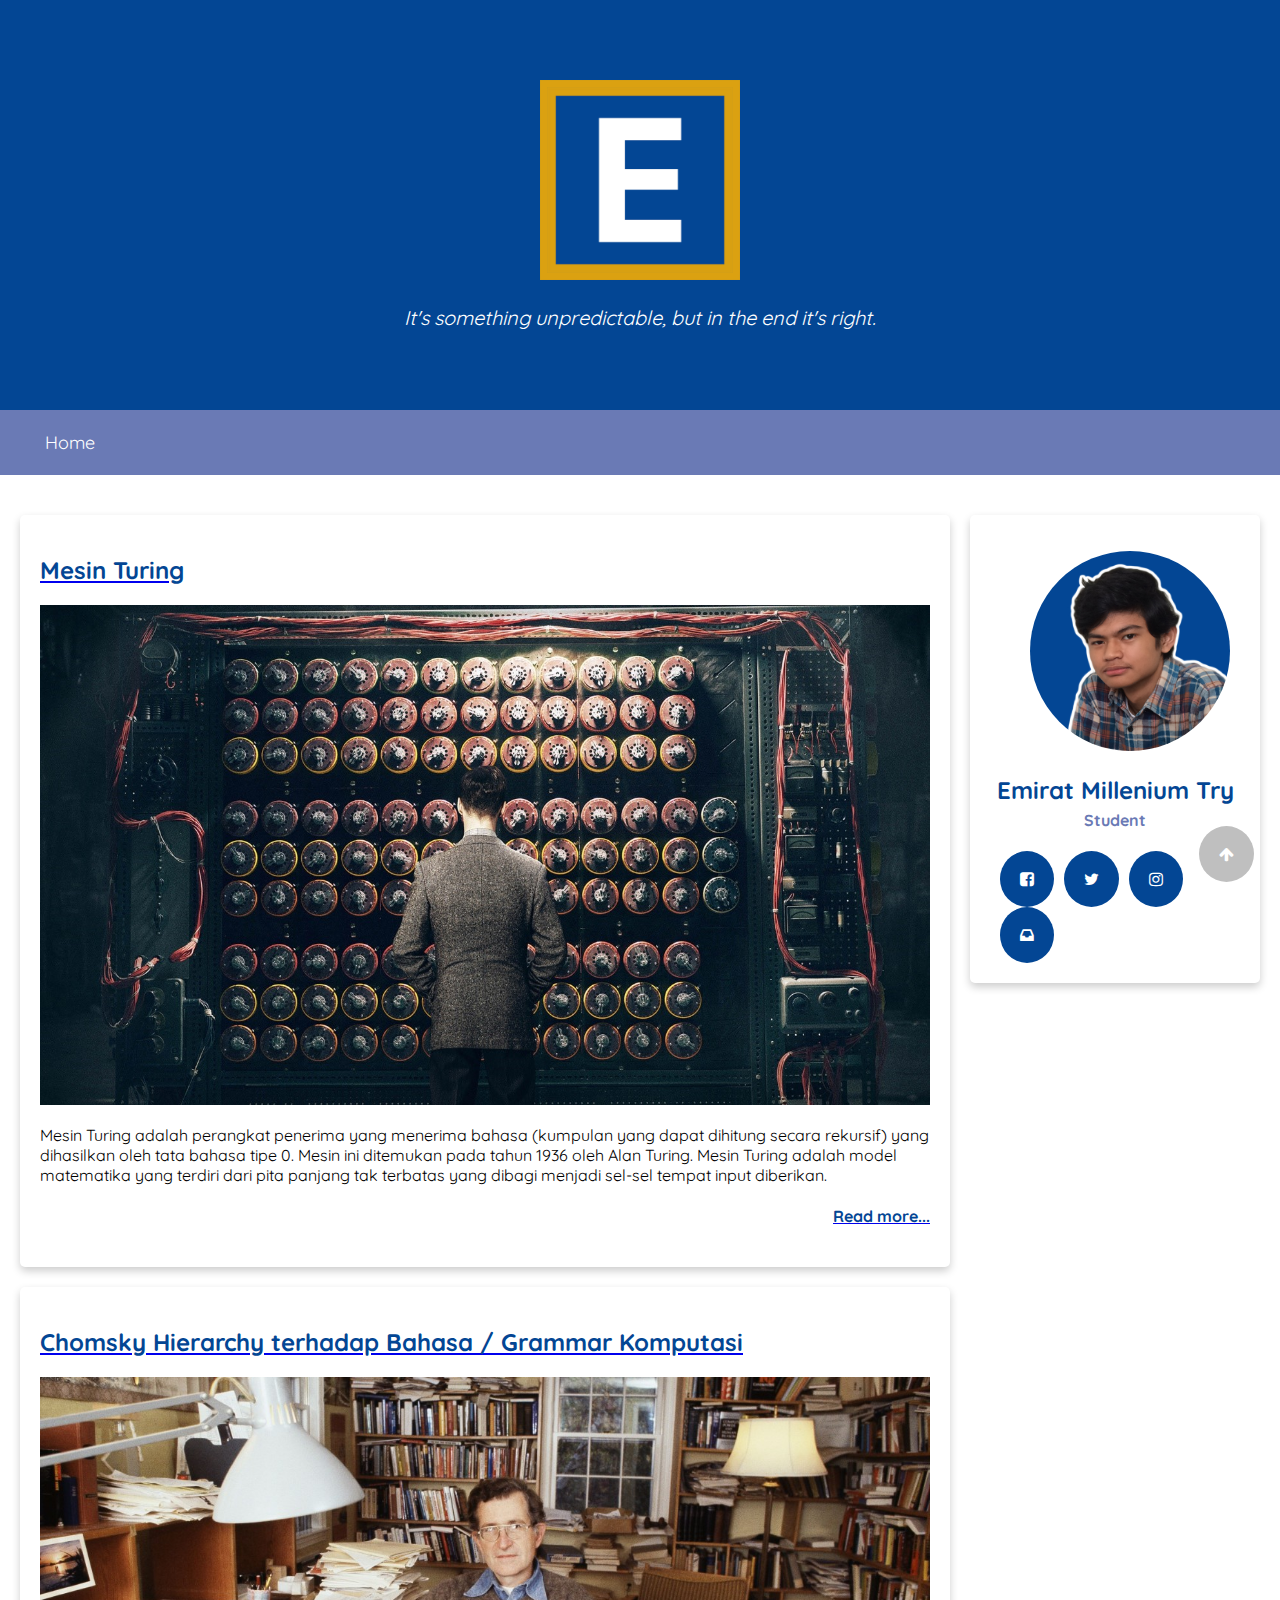
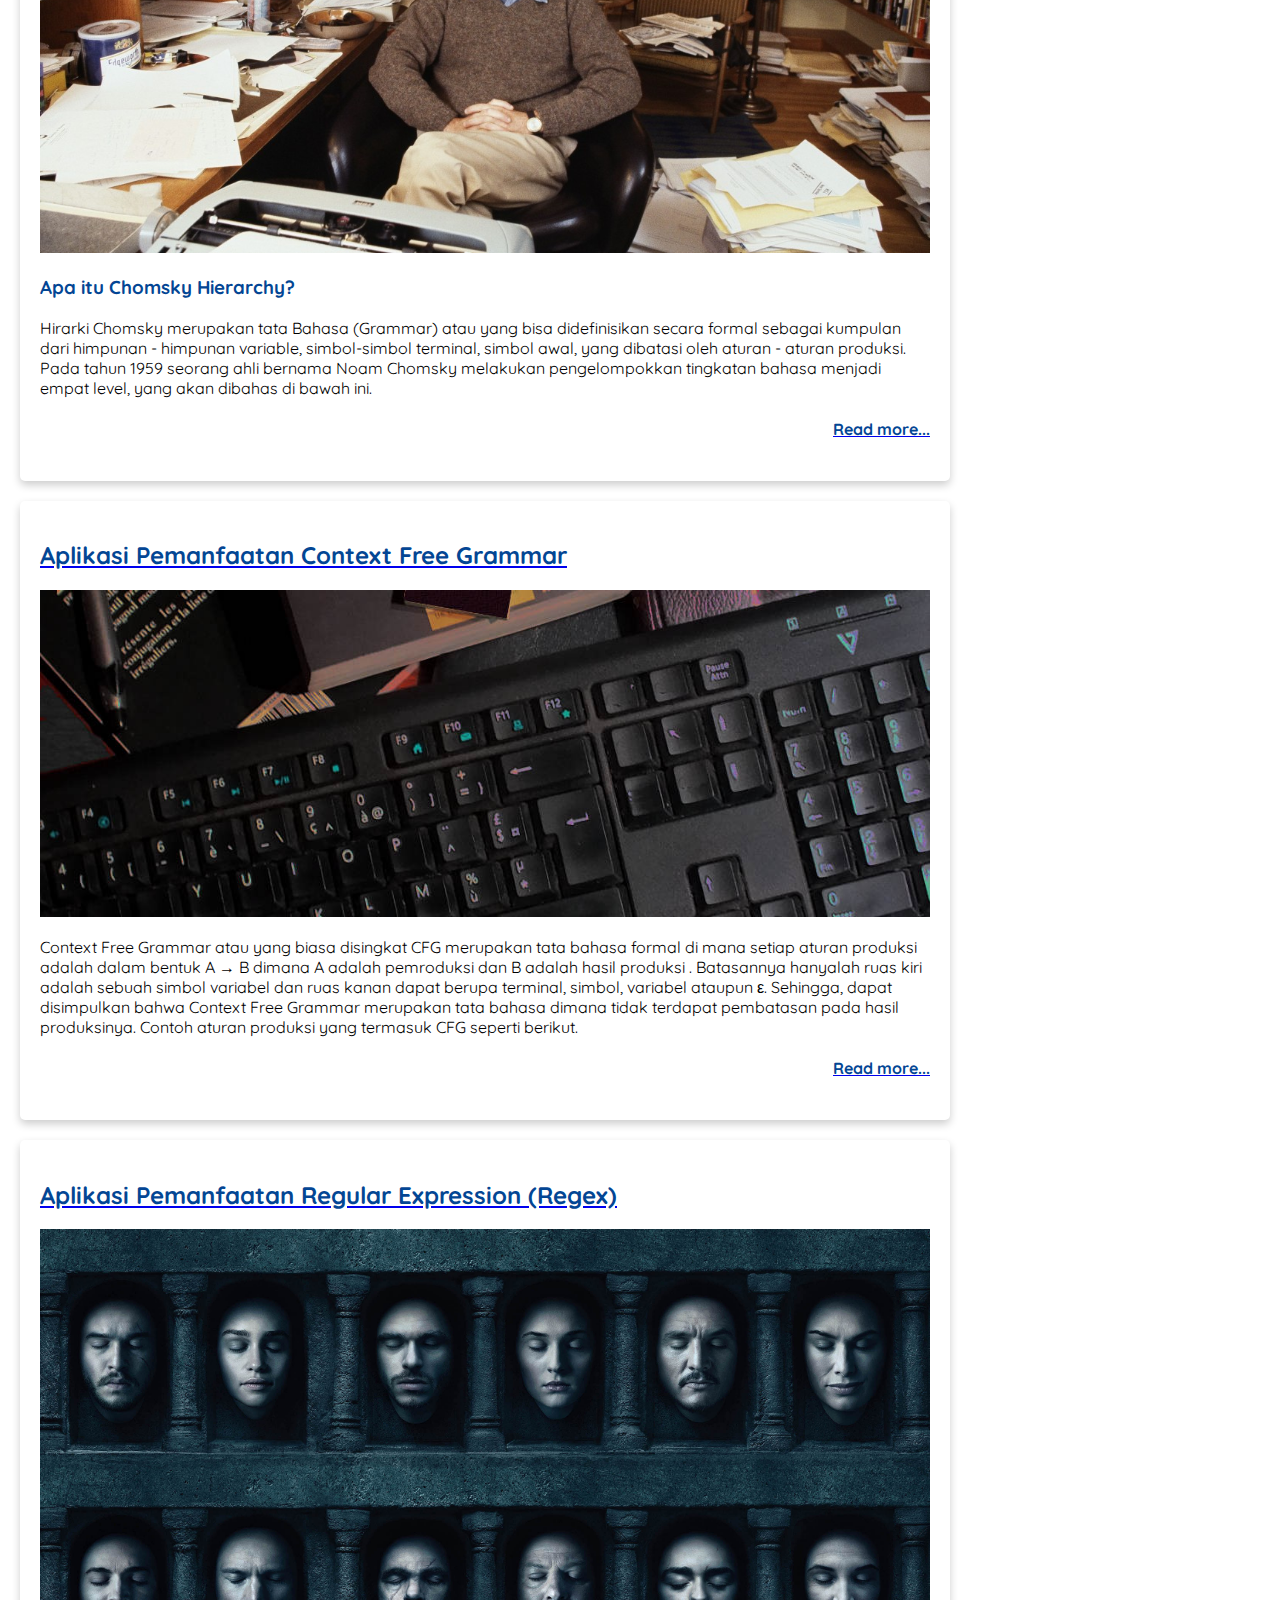
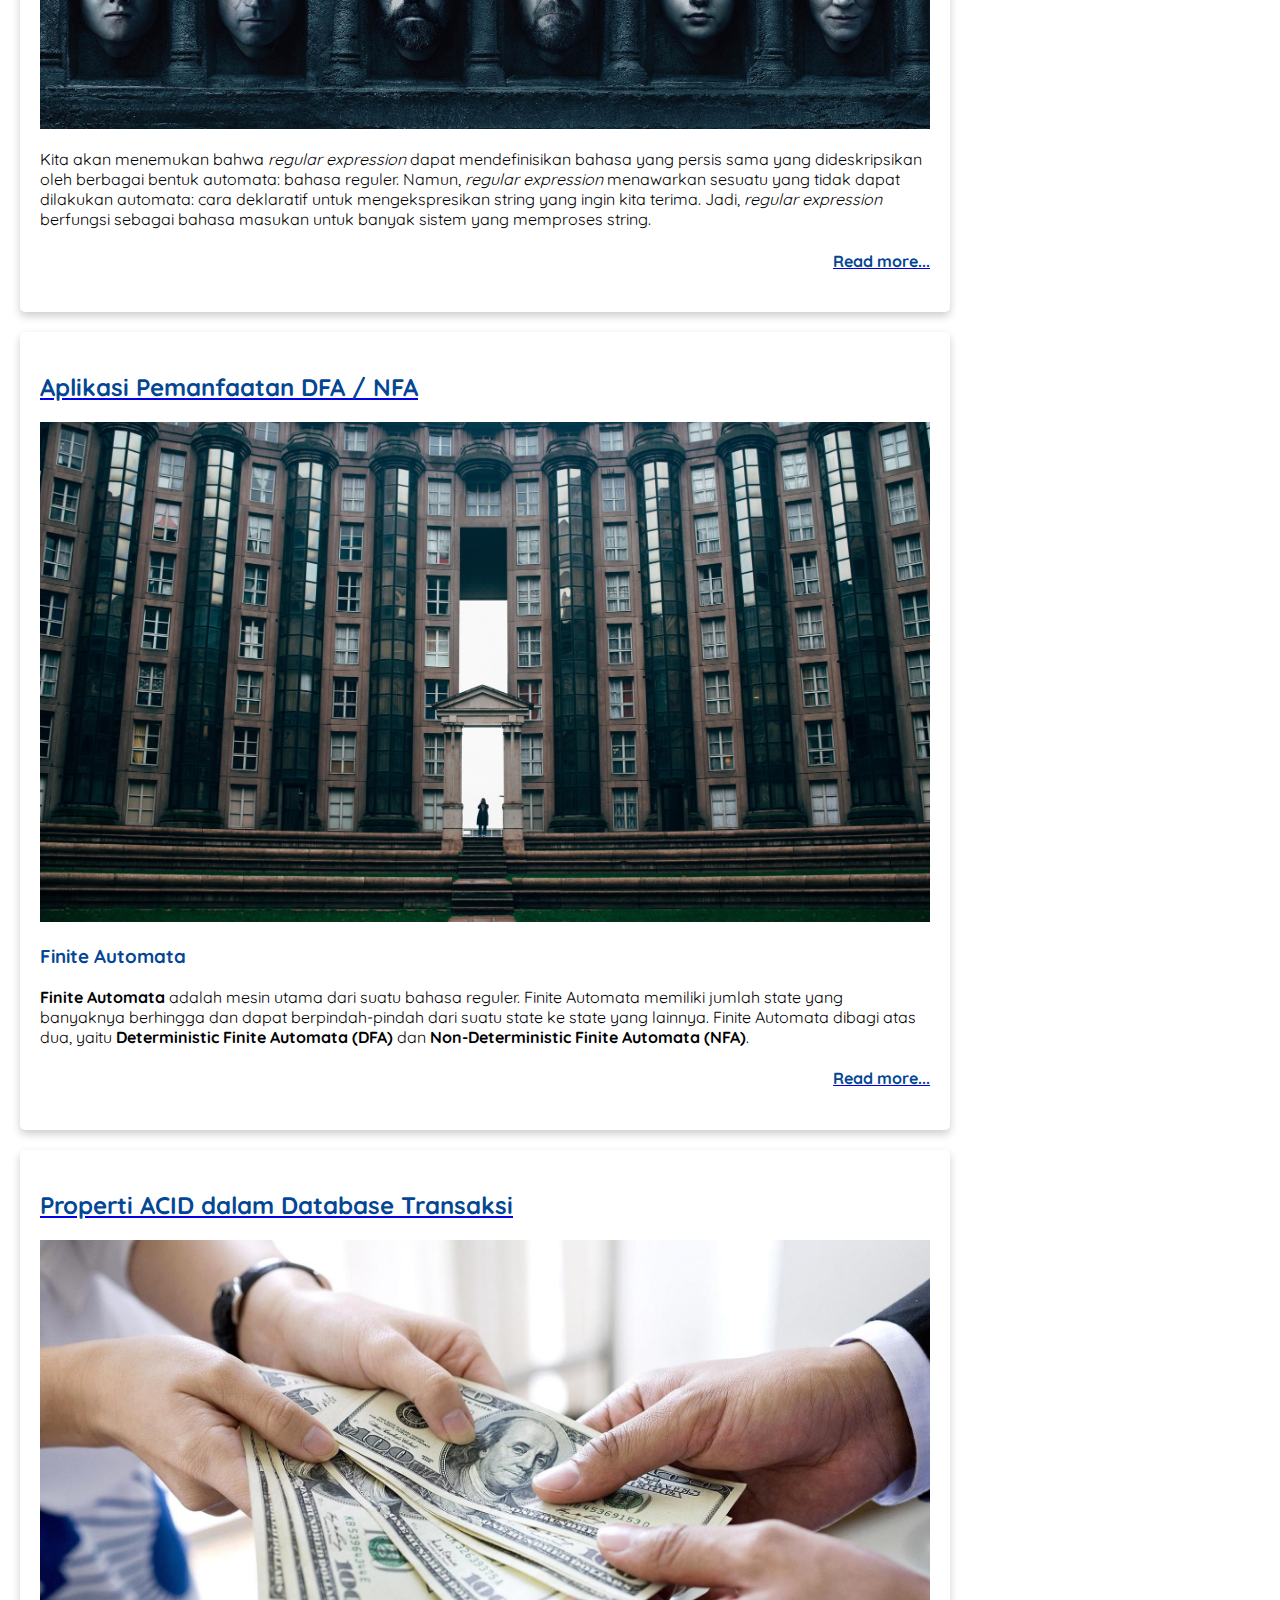
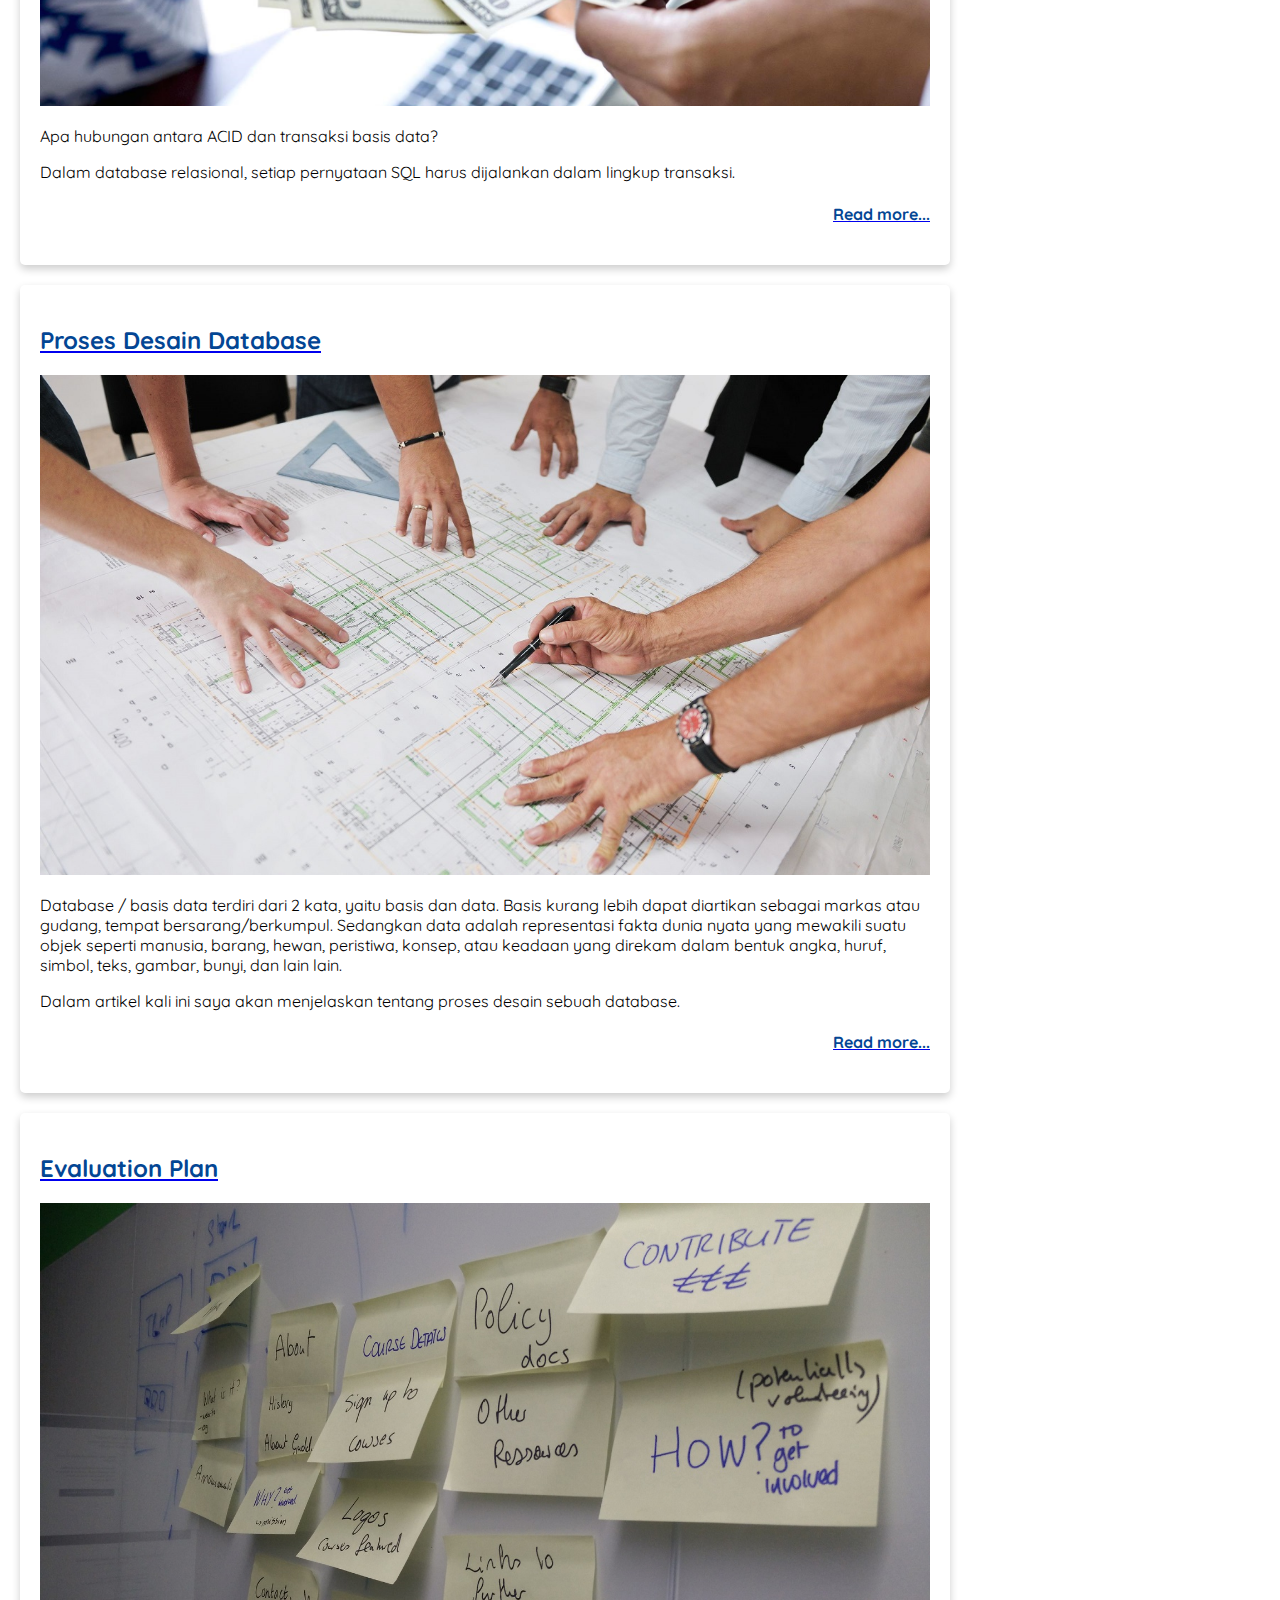
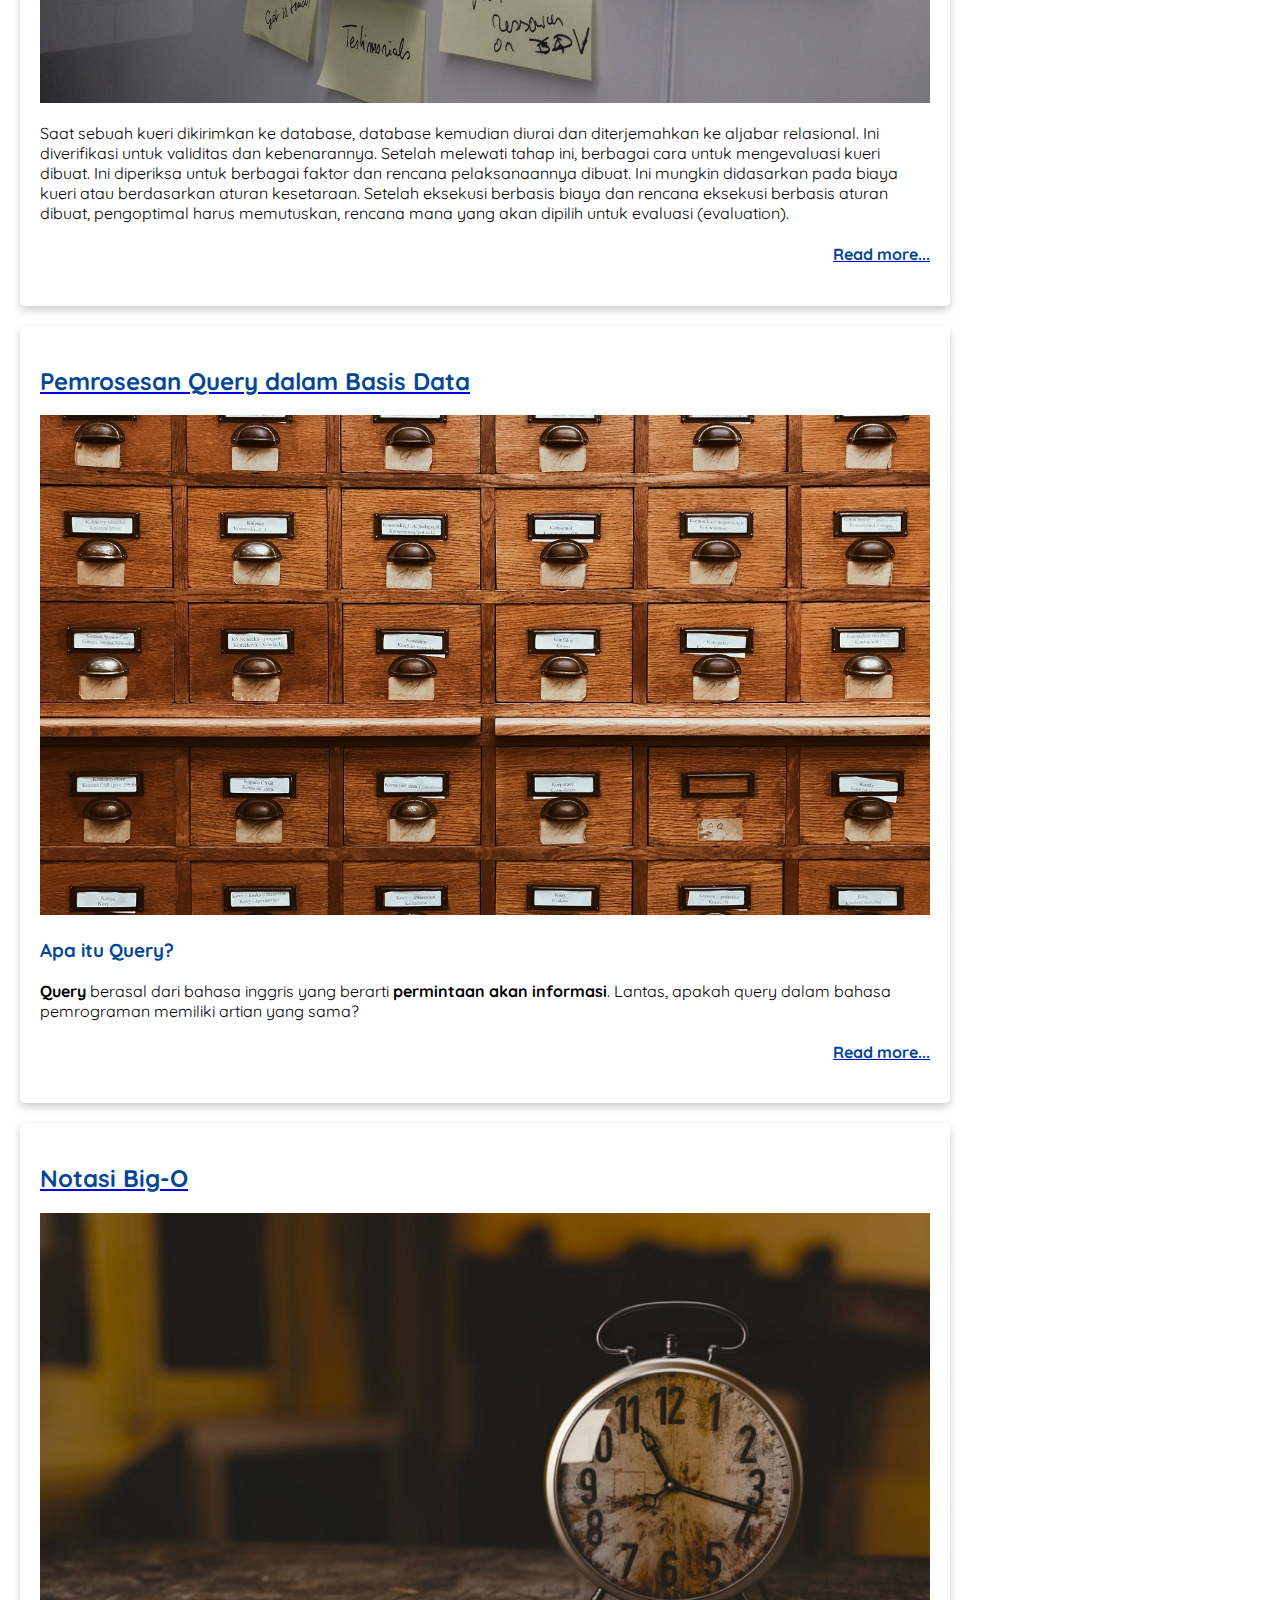
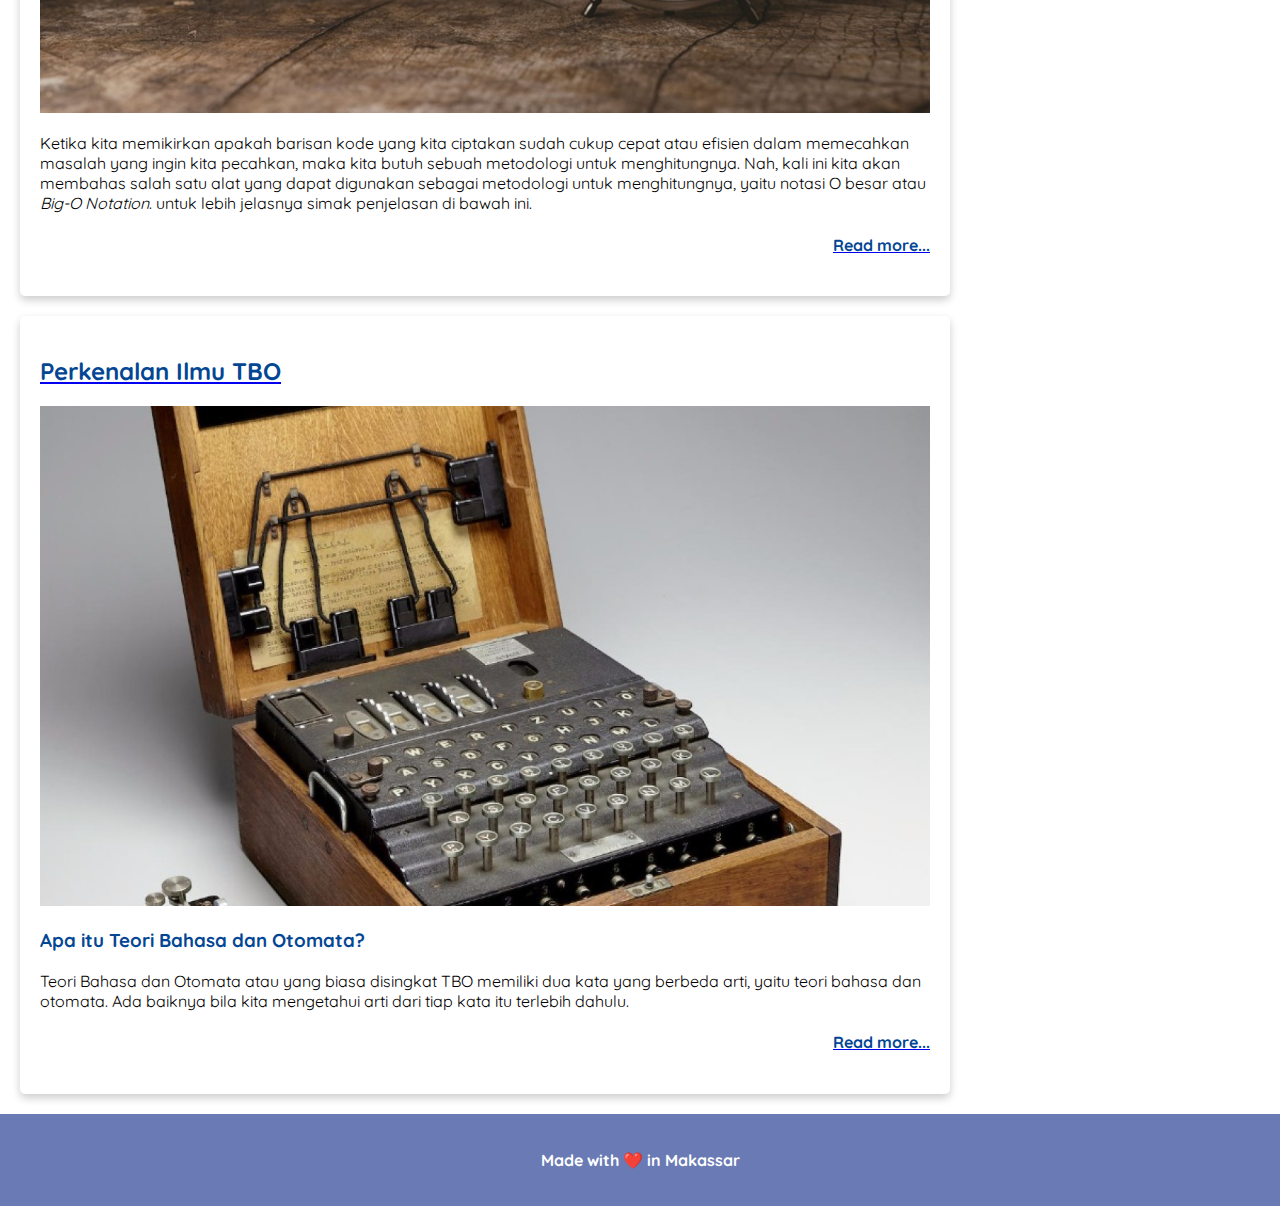
==== commit ba36a639: "mesin-turing" ====
--- a/index.html
+++ b/index.html
@@ -30,6 +30,27 @@
 
   <main>
     <div id="content">
+      <article id="mesin-turing" class="card">
+        <a href="article/mesin-turing/">
+          <h2>Mesin Turing</h2>
+        </a>
+        <img src="/assets/image/turing.jpg" class="featured-image" alt="turing" />
+
+        <p>
+          Mesin Turing adalah perangkat penerima yang menerima bahasa (kumpulan yang dapat dihitung secara
+          rekursif) yang dihasilkan oleh tata bahasa tipe 0. Mesin ini ditemukan pada tahun 1936 oleh Alan
+          Turing.
+          Mesin Turing adalah model matematika yang terdiri dari pita panjang tak terbatas yang dibagi
+          menjadi sel-sel tempat input diberikan.
+        </p>
+
+        <readmore>
+          <a href="article/mesin-turing/">
+            <h4>Read more...</h4>
+          </a>
+        </readmore>
+      </article>
+
       <article id="chomsky-hierarchy-terhadap-bahasa-grammar-komputasi" class="card">
         <a href="article/chomsky-hierarchy-terhadap-bahasa-grammar-komputasi/">
           <h2>Chomsky Hierarchy terhadap Bahasa / Grammar Komputasi</h2>
--- a/style.css
+++ b/style.css
@@ -171,6 +171,19 @@
   text-align: right;
 }
 
+table{
+	width: auto;
+	border: 5px solid #034694;
+	border-collapse: collapse;
+	margin-top: 20px;
+}
+
+tr, th, td{
+	border: 1px solid #034694;
+	line-height: 20pt;
+	padding:0 10px 0 10px;
+}
+
 @media screen and (max-width: 1024px) {
   #content,
   aside {
